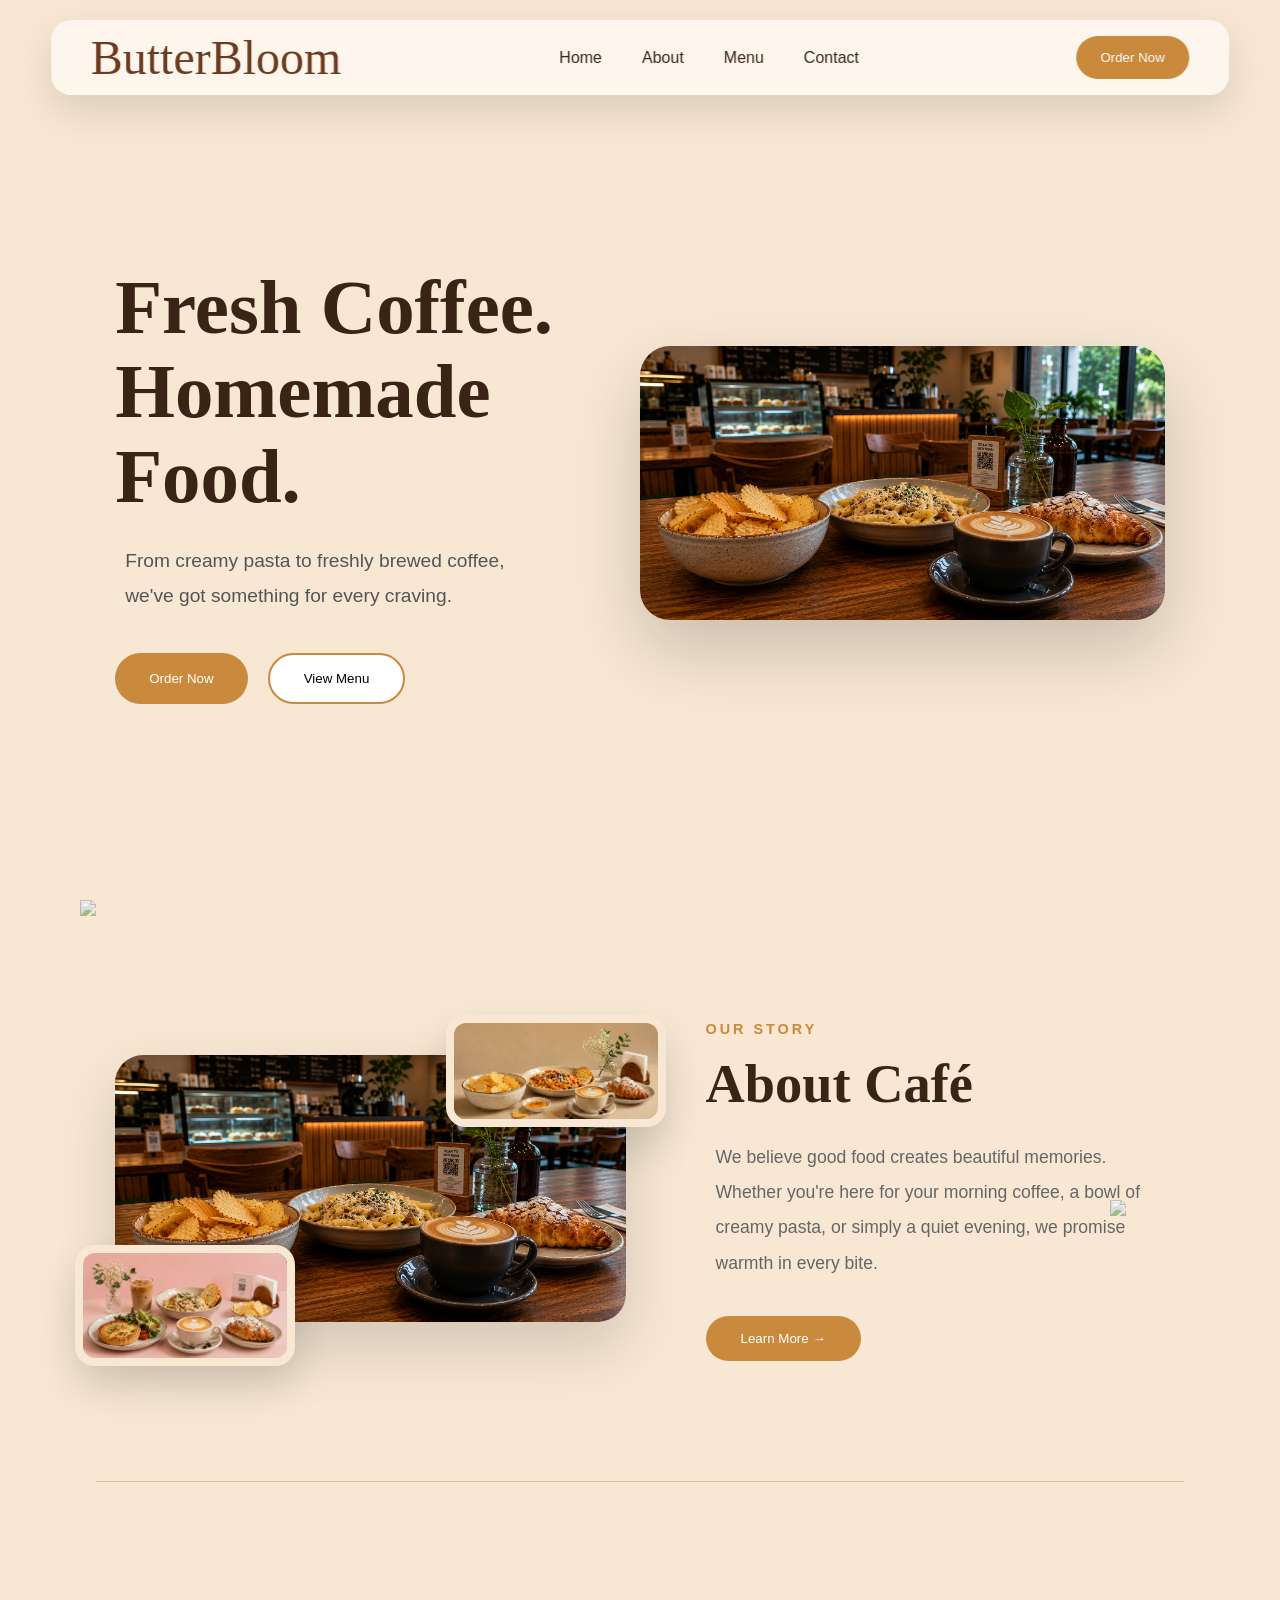
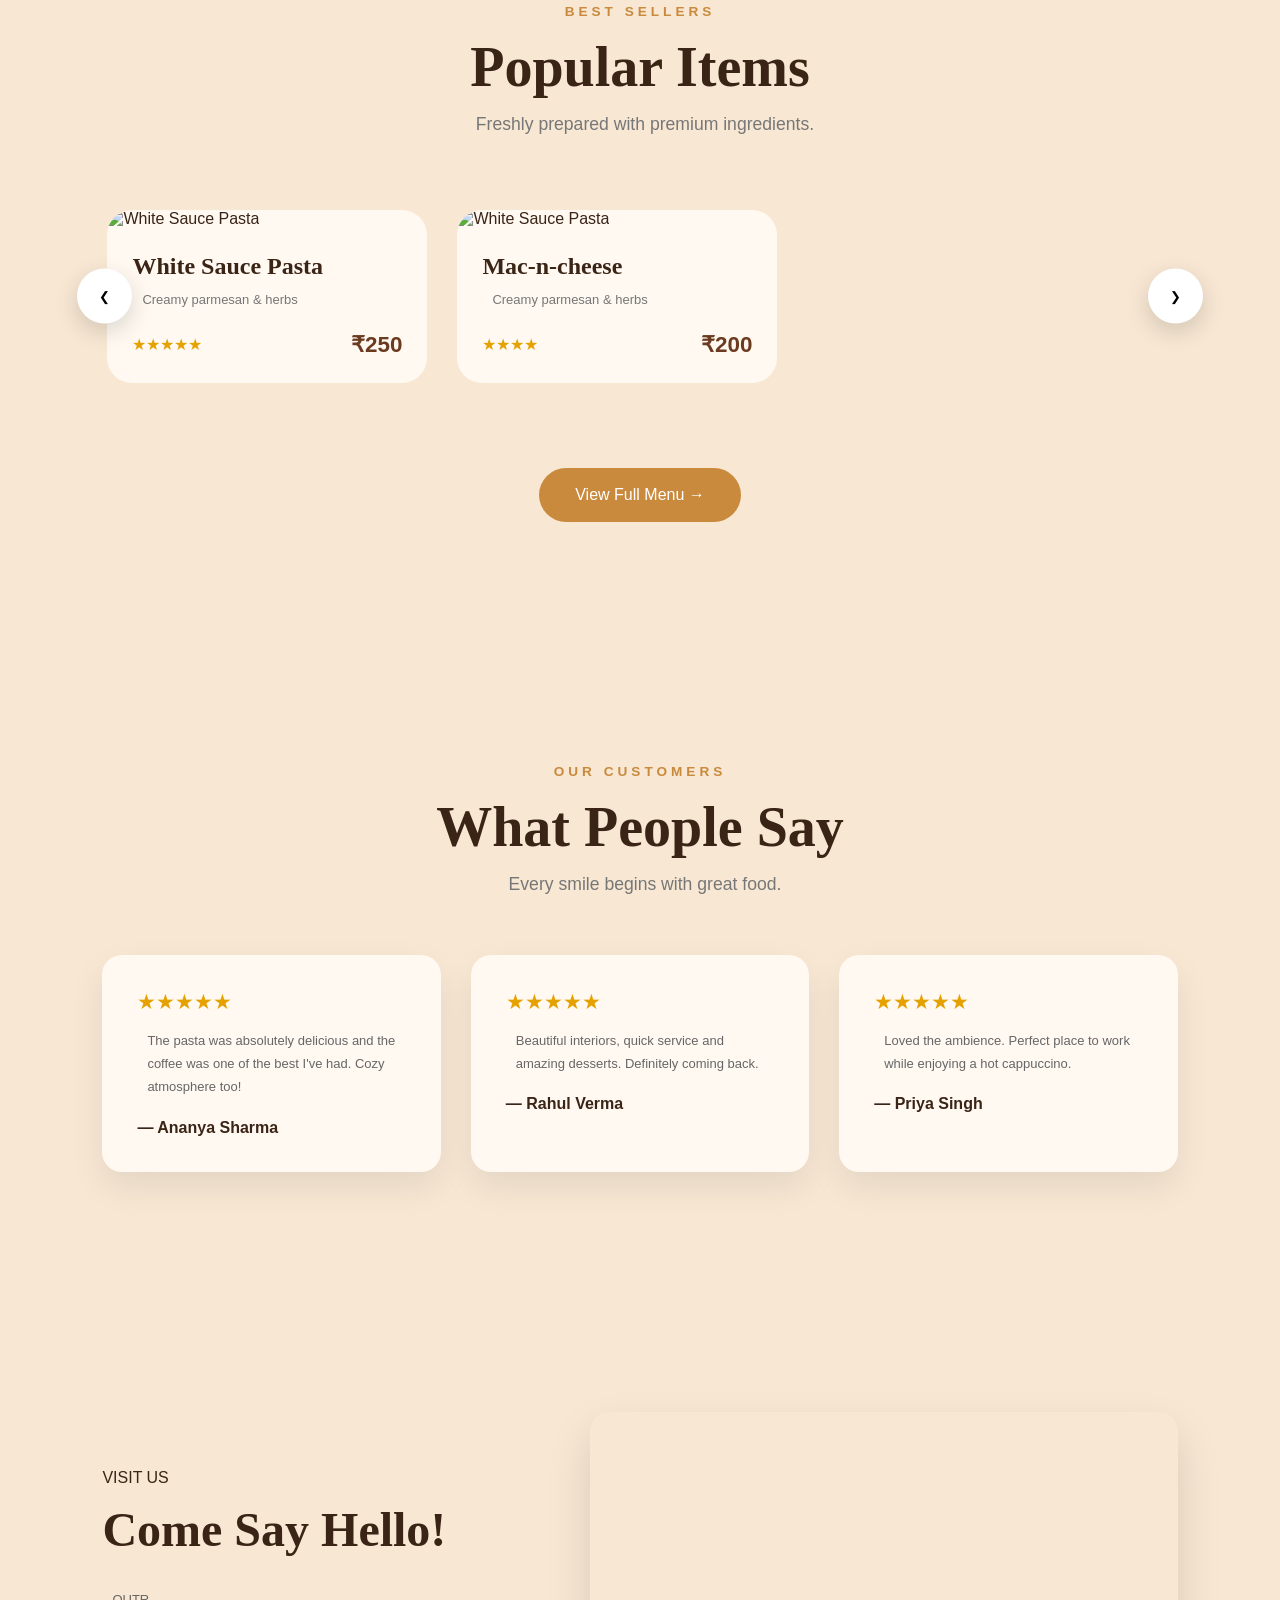
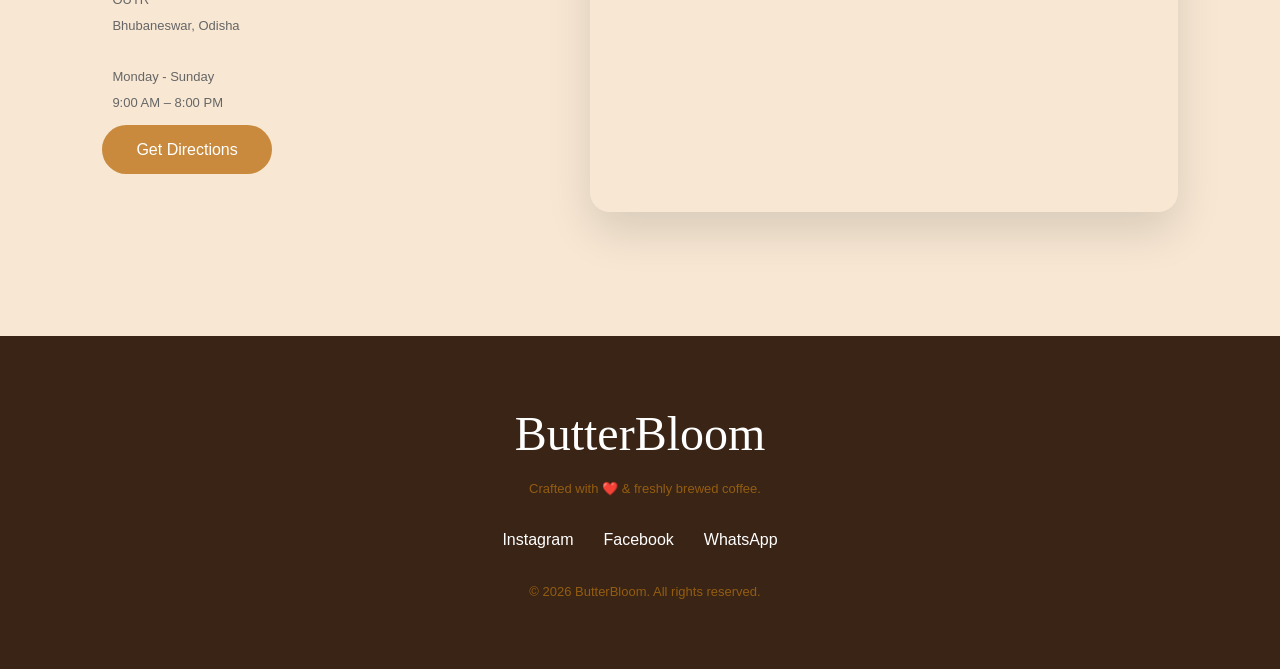
==== zairza-project/index.html @ 31ca37cb "merge anurag branch into menu" ====
<!DOCTYPE html>
<html lang="en">
<head>
    <meta charset="UTF-8">
    <meta name="viewport" content="width=device-width, initial-scale=1.0">
    <title>coffee peena hai yara</title>
    <link rel="preconnect" href="https://fonts.googleapis.com">
<link rel="preconnect" href="https://fonts.gstatic.com" crossorigin>
<link href="https://fonts.googleapis.com/css2?family=Lora:wght@400;500;600;700&display=swap" rel="stylesheet">
    <link rel="stylesheet" href="style.css">
</head>
<body>
    <nav class="navbar">

    <div class="logo">
        ButterBloom
    </div>

    <ul class="nav-links">
        <li><a href="#about">Home</a></li>
        <li><a href="#popular">About</a></li>
        <li><a href="menu.html">Menu</a></li>
        <li><a href="#contact">Contact</a></li>
    </ul>

    <button class="order-btn">
        Order Now
    </button>

</nav>



<section class="hero">

    <div class="hero-left">

        <h1>
            Fresh Coffee.<br>
            Homemade Food.
        </h1>

        <p>

            From creamy pasta to freshly brewed coffee,
            we've got something for every craving.

        </p>

        <div class="hero-buttons">

            <button class="primary">
                Order Now
            </button>

            <button class="secondary">
                View Menu
            </button>

        </div>

    </div>


    <div class="hero-right">

        <img src="images/img1.png">

    </div>

</section>

<section class="about" id="about">

    <div class="about-images reveal">

        <img src="images/img1.png" class="img-big">

        <img src="images/img2.jpeg" class="img-small top">

        <img src="images/img3.jpeg" class="img-small bottom">

    </div>


    <div class="about-content reveal">

        <span class="section-tag">
            OUR STORY
        </span>

        <h2>
            About Café
        </h2>

        <p>

            We believe good food creates beautiful memories.

            Whether you're here for your morning coffee,
            a bowl of creamy pasta,
            or simply a quiet evening,
            we promise warmth in every bite.

        </p>

        <button class="learn-btn">

            Learn More →

        </button>

    </div>

</section>

<div class="divider"></div>

<img src="https://cdn-icons-png.flaticon.com/512/924/924514.png"
class="bean bean1">

<img src="https://cdn-icons-png.flaticon.com/512/924/924514.png"
class="bean bean2">

<section class="popular-section reveal" id="popular">

    <div class="section-header">
        <span>BEST SELLERS</span>
        <h2>Popular Items</h2>
        <p>Freshly prepared with premium ingredients.</p>
    </div>

    <div class="carousel-container">

        <button id="left" class="carousel-nav">&#10094;</button>

        <div class="carousel">

            <div class="card">
                <img src="https://b2958125.smushcdn.com/2958125/wp-content/uploads/white-sauce-pasta-with-cheese.jpg?lossy=1&strip=1&webp=1" alt="White Sauce Pasta">

                <div class="card-content">
                    <h3>White Sauce Pasta</h3>
                    <p>Creamy parmesan & herbs</p>

                    <div class="price-row">
                        <span class="rating">★★★★★</span>
                        <span class="price">₹250</span>
                    </div>
                </div>
            </div>

            <div class="card">
                <img src="https://www.yummytummyaarthi.com/wp-content/uploads/2024/01/mac-and-cheese-1.jpg" alt="White Sauce Pasta">

                <div class="card-content">
                    <h3>Mac-n-cheese</h3>
                    <p>Creamy parmesan & herbs</p>

                    <div class="price-row">
                        <span class="rating">★★★★</span>
                        <span class="price">₹200</span>
                    </div>
                </div>
            </div>


        </div>

        <button id="right" class="carousel-nav">&#10095;</button>

    </div>

    <a href="menu.html" class="menu-btn">
        View Full Menu →
    </a>

</section>

<section class="testimonials reveal">

    <div class="section-header">
        <span>OUR CUSTOMERS</span>
        <h2>What People Say</h2>
        <p>Every smile begins with great food.</p>
    </div>

    <div class="testimonial-grid">

        <div class="testimonial-card">
            <div class="stars">★★★★★</div>

            <p>
                The pasta was absolutely delicious and the coffee was one of the
                best I've had. Cozy atmosphere too!
            </p>

            <h4>— Ananya Sharma</h4>
        </div>

        <div class="testimonial-card">
            <div class="stars">★★★★★</div>

            <p>
                Beautiful interiors, quick service and amazing desserts.
                Definitely coming back.
            </p>

            <h4>— Rahul Verma</h4>
        </div>

        <div class="testimonial-card">
            <div class="stars">★★★★★</div>

            <p>
                Loved the ambience. Perfect place to work while enjoying
                a hot cappuccino.
            </p>

            <h4>— Priya Singh</h4>
        </div>

    </div>

</section>

<section class="location reveal" id="find">

    <div class="location-text">

        <span>VISIT US</span>

        <h2>Come Say Hello!</h2>

        <p>
            OUTR<br>
            Bhubaneswar, Odisha
        </p>

        <p>
            Monday - Sunday<br>
            9:00 AM – 8:00 PM
        </p>

        <a href="https://maps.app.goo.gl/BBpHZrZ3RLoeZN6t5" target="_blank" class="primary">
            Get Directions
        </a>

    </div>

    <div class="location-map">

<iframe src="https://www.google.com/maps/embed?pb=!1m18!1m12!1m3!1d1185.2196387924635!2d85.77643682173945!3d20.27662476105991!2m3!1f0!2f0!3f0!3m2!1i1024!2i768!4f13.1!3m3!1m2!1s0x3a19a7001a814341%3A0x3f0c73b7deecc398!2sNesCafe%20OUTR!5e0!3m2!1sen!2sin!4v1782449483945!5m2!1sen!2sin" width="500" height="300" style="border:0;" allowfullscreen="" loading="lazy" referrerpolicy="strict-origin-when-cross-origin"></iframe>    </div>

</section>

<footer>

    <div class="footer-logo">
        ButterBloom
    </div>

    <p>
        Crafted with ❤️ & freshly brewed coffee.
    </p>

    <div class="footer-links">

        <a href="https://instagram.com" target="_blank">Instagram</a>
        <a href="https://facebook.com" target="_blank">Facebook</a>
        <a href="https://web.whatsapp.com" target="_blank">WhatsApp</a>

    </div>

    <p class="copyright">
        © 2026 ButterBloom. All rights reserved.
    </p>

</footer>

<button id="topBtn">
    ↑
</button>

</body>

<script src="script.js" defer></script>


</html>
---- zairza-project/style.css ----
*{
    margin:0;
    padding:0;
    box-sizing:border-box;
}

html{
    scroll-behavior:smooth;
}

body{

    background:#F7E7D3;

    font-family:'DM Sans',sans-serif;

    color:#3A2416;

    overflow-x:hidden;

}

/* nav bar */

.navbar{

    position:fixed;
    top:20px;
    left:50%;
    transform:translateX(-50%);
    width:92%;
    height:75px;

    display:flex;
    justify-content:space-between;
    align-items:center;
    
    padding:0 40px;
    background:rgba(255,248,240,.85);
    backdrop-filter:blur(5px);
    
    border-radius:20px;
    box-shadow: 0 15px 40px rgba(0,0,0,.12);
    
    z-index:1000;
    transition:.35s;
}

.navbar:hover{

    transform:
    translateX(-50%)
    translateY(-2px);
}

.logo{

    font-family:"Dancing Script",cursive;
    font-size:3rem;
    color:#6b3b20;
}

.nav-links{

    display:flex;
    list-style:none;
    gap:40px;
}

.nav-links a{

    text-decoration:none;
    color:#3A2416;
    font-weight:500;
    transition:.3s;
}

.nav-links a:hover{

    color:#C98A3D;
}

/* order button */

.order-btn{

    border:none;
    padding: 14px 24px;
    border-radius:30px;
    background:#C98A3D;
    color:white;
    cursor:pointer;
    transition:.3s;
}

.order-btn:hover{

    transform:translateY(-1px);
}

/* hero image*/

.hero{

    min-height:100vh;
    display:flex;
    align-items:center;
    justify-content:space-between;
    padding: 130px 9% 60px;
}

.hero-left{

    width:45%;
}

.hero-left h1{

    font-family:"Playfair Display";
    font-size:4.8rem;
    line-height:1.1;
    margin-bottom:25px;
}

.hero-left p{

    font-size:1.2rem;
    line-height:1.8;
    color:#555;
    width:90%;
}

/* buttons */

.hero-buttons{

    display:flex;
    gap:20px;
    margin-top:40px;
}

.primary{

    padding: 16px 34px;
    border:none;
    border-radius:35px;
    background:#C98A3D;
    color:white;
    cursor:pointer;
    text-decoration: none;
}

.secondary{

    padding: 16px 34px;
    border:2px solid #C98A3D;
    background:white;
    border-radius:35px;
    cursor:pointer;
}

.hero-right{

    width:50%;
}

.hero-right img{

    width:100%;
    border-radius:30px;
    box-shadow: 0 30px 70px rgba(0,0,0,.18);
}

/* About */

.about{

    display:flex;
    justify-content:space-between;
    align-items:center;
    padding:120px 9%;
    gap:80px;
}

.about-images{

    width:50%;
    position:relative;
}

.img-big{

    width:100%;
    border-radius:28px;
    box-shadow: 0 25px 60px rgba(0,0,0,.15);
}

.top{

    position:absolute;
    width:220px;
    top:-40px;
    right:-40px;
    border-radius:20px;
    border:8px solid #F7E7D3;
    box-shadow: 0 20px 40px rgba(0,0,0,.15);
}

.bottom{

    position:absolute;
    width:220px;
    bottom:-40px;
    left:-40px;
    border-radius:20px;
    border:8px solid #F7E7D3;
    box-shadow: 0 20px 40px rgba(0,0,0,.15);
}

.about-content{

    width:45%;
}

.section-tag{

    letter-spacing:3px;
    color:#C98A3D;
    font-size:.9rem;
    font-weight:bold;
}

.about-content h2{

    font-family:"Playfair Display";
    font-size:3.4rem;
    margin: 15px 0 25px;
}

.about-content p{

    font-size:1.1rem;
    line-height:2;
    color:#666;
    margin-bottom:35px;
}

.learn-btn{

    background:#C98A3D;
    color:white;
    border:none;
    padding: 15px 35px;
    border-radius:35px;
    cursor:pointer;
    transition:.35s;
}

.learn-btn:hover{

    transform:translateY(-5px);
    box-shadow: 0 15px 30px rgba(0,0,0,.15);
}

/* divider */

.divider{

    width:85%;
    height:1px;
    background:#d9c1a5;
    margin:auto;
}
.ourmenu{
    height:500px;
    display: flex; 
    flex-direction:column;
    align-items: center;
    padding-top:80px;
    background-color:#E3C39D;
}
#mwl{
    margin-bottom: 50px;
    font-family:"Dancing Script", cursive;
    font-size:20px;
}
.menu{
    display:flex;
    flex-direction:row;
    gap:10px;
    font-size:60px;
}
#our{
    font-family:"Playfair Display", serif;
    font-weight: Bold;
    color:black;
    font-size:larger;
}
#menu{
    font-family:"Dancing Script", cursive;
    color: #ff3960;
    font-size:larger;
}
#tagline{
    font-family: "Poppins", sans-serif;
    display:flex;
    flex-direction:column;
    align-items:center;
    margin-top:20px;
    color:#935d11;
    font-weight:normal;
}
#heart{
    height:50px;
    margin-left:10px;
    padding-top:30px;
    size:30px;
}
.header{
    background-color:#E3C39D;

}
.sparkles{
    display:flex;
    flex-direction:row;
    size:30px;
    gap:5px;
}
.buttons{
    display:flex;
    flex-direction:row;
    border-color:#935d11;
    padding-top: 50px;
    gap:50px;
    border-radius:30px;
}
#a{
    width:80px;
    height:40px;
    border-radius:30px;
    background-color:transparent;
    border: 2px solid #ee9a24;
    font-family: "Poppins", sans-serif;
    font-size:18px;
}
#b{
    width:120px;
    height:40px;
    border-radius:30px;
    background-color:transparent;
    border: 2px solid #ee9a24;
     font-family: "Poppins", sans-serif;
    font-size:18px;
}
#c{
    width:130px;
    height:40px;
    border-radius:30px;
    background-color:transparent;
    border: 2px solid #ee9a24;
     font-family: "Poppins", sans-serif;
    font-size:18px;
}#d{
    width:170px;
    height:40px;
    border-radius:30px;
    background-color:transparent;
    border: 2px solid #ee9a24;
     font-family: "Poppins", sans-serif;
    font-size:18px;
}
#e{
    width:120px;
    height:40px;
    border-radius:30px;
    background-color:transparent;
    border: 2px solid #ee9a24;
     font-family: "Poppins", sans-serif;
    font-size:18px;
}#f{
    width:120px;
    height:40px;
    border-radius:30px;
    background-color:transparent;
    border: 2px solid #ee9a24;
     font-family: "Poppins", sans-serif;
    font-size:18px;
}#g{
    width:120px;
    height:40px;
    border-radius:30px;
    background-color:transparent;
    border: 2px solid #ee9a24;
     font-family: "Poppins", sans-serif;
    font-size:18px;
}#h{
    width:130px;
    height:40px;
    border-radius:30px;
    background-color:transparent;
    border: 2px solid #ee9a24;
     font-family: "Poppins", sans-serif;
    font-size:18px;
}
#a:hover{
    background-color:#C98A3D;
    color:white;
}
#b:hover{
    background-color:#C98A3D;
    color:white;
}
#c:hover{
    background-color:#C98A3D;
    color:white;
}
#d:hover{
    background-color:#C98A3D;
    color:white;
}
#e:hover{
    background-color:#C98A3D;
    color:white;
}
#f:hover{
    background-color:#C98A3D;
    color:white;
}
#g:hover{
    background-color:#C98A3D;
    color:white;
}
#h:hover{
    background-color:#C98A3D;
    color:white;
}
#shine{
    height:30px;
}
 .drinks{
    display:flex;
    flex-direction:row;
    margin-top:80px;
    gap:2px;
    margin-left:30px;
    
 }
 #drinks{
    font-family: "Playfair Display", serif;
    color: black;
 }
 #sips{
    font-family:"Dancing Script", cursive;
    color:#ff3960;
 }
 #line{
    flex:1;
    height:1px;
    background-color:#E3C39D;
    margin-left:15px;
    margin-top:15px;
 }
 .drinksandsips{
    display:flex;
    gap:30px;
    flex-direction:row;
    flex-wrap:wrap;
    
 }

 .cappuccino{
    width:350px;
    height:350px;
    box-shadow: 0 10px 30px rgba(216,139,151,0.15);
    border-radius:10%;
    margin-left:30px;
    background-color:white;
    margin-top:30px;

 }
 #cappuccinoimg{
    height: 220px;
    width:350px;
    overflow: hidden;
    object-fit:cover;
    border-top-left-radius:10%;
    border-top-right-radius: 10%;
 }
 #cappuccinotext{
    margin-left:10px;
    font-family:"Playfair Display", serif;
    color:black;
 }
 p{
    color:#935d11;
    padding-left:10px;
    margin-top:10px;
    font-size:small;
 }
 #cappuccinoprice{
    margin-top:20px;
    margin-left:10px;
    color:#fe920e;
    font-weight: bold;
    display:flex;
    flex-direction:row;
    gap:250px;
    
 }
 #plus{
    height:30px;
    width:30px;
    border-radius:50%;
    background-color:#fe920e;
    color:white;
    padding-left: 10px;
    padding-top: 7px;
    padding-right:7px;
    padding-bottom:7px;
    margin-bottom:50px;
 }
 .masalachai{
    width:350px;
    height:350px;
    box-shadow: 0 10px 30px rgba(216,139,151,0.15);
    border-radius:10%;
    margin-left:30px;
    background-color:white;
    margin-top:30px;
 }
 #masalachaiimg{
    height: 220px;
    width:350px;
    overflow: hidden;
    object-fit:cover;
    border-top-left-radius:10%;
    border-top-right-radius: 10%;
 }
 #masalachaitext{
    margin-left:10px;
    font-family:"Playfair Display", serif;
    color:black;
 }
 p{
    color:#935d11;
    padding-left:10px;
    margin-top:10px;
    font-size:small;
 }
 #masalachaiprice{
    margin-top:20px;
    margin-left:10px;
    color:#fe920e;
    font-weight: bold;
    display:flex;
    flex-direction:row;
    gap:250px;
    
 }
 #plus{
    height:30px;
    width:30px;
    border-radius:50%;
    background-color:#fe920e;
    color:white;
    padding-left: 10px;
    padding-top: 7px;
    padding-right:7px;
    padding-bottom:7px;
    margin-bottom:50px;
 }
 .coldcoffee{
    width:350px;
    height:350px;
    box-shadow: 0 10px 30px rgba(216,139,151,0.15);
    border-radius:10%;
    margin-left:30px;
    background-color:white;
    margin-top:30px;
 }
 #coldcoffeeimg{
    height: 220px;
    width:350px;
    overflow: hidden;
    object-fit:cover;
    border-top-left-radius:10%;
    border-top-right-radius: 10%;
 }
 #coldcoffeetext{
    margin-left:10px;
    font-family:"Playfair Display", serif;
    color:black;
 }
 p{
    color:#935d11;
    padding-left:10px;
    margin-top:10px;
    font-size:small;
 }
 #coldcoffeeprice{
    margin-top:20px;
    margin-left:10px;
    color:#fe920e;
    font-weight: bold;
    display:flex;
    flex-direction:row;
    gap:250px;
    
 }
 #plus{
    height:30px;
    width:30px;
    border-radius:50%;
    background-color:#fe920e;
    color:white;
    padding-left: 10px;
    padding-top: 7px;
    padding-right:7px;
    padding-bottom:7px;
    margin-bottom:50px;
 }
 .matcha{
    width:350px;
    height:350px;
    box-shadow: 0 10px 30px rgba(216,139,151,0.15);
    border-radius:10%;
    margin-left:30px;
    background-color:white;
    margin-top:30px;
 }
 #matchaimg{
    height: 220px;
    width:350px;
    overflow: hidden;
    object-fit:cover;
    border-top-left-radius:10%;
    border-top-right-radius: 10%;
 }
 #matchatext{
    margin-left:10px;
    font-family:"Playfair Display", serif;
    color:black;
 }
 p{
    color:#935d11;
    padding-left:10px;
    margin-top:10px;
    font-size:small;
 }
 #matchaprice{
    margin-top:20px;
    margin-left:10px;
    color:#fe920e;
    font-weight: bold;
    display:flex;
    flex-direction:row;
    gap:250px;
    
 }
 #plus{
    height:30px;
    width:30px;
    border-radius:50%;
    background-color:#fe920e;
    color:white;
    padding-left: 10px;
    padding-top: 7px;
    padding-right:7px;
    padding-bottom:7px;
    margin-bottom:50px;
 }
 .americano{
    width:350px;
    height:350px;
    box-shadow: 0 10px 30px rgba(216,139,151,0.15);
    border-radius:10%;
    margin-left:30px;
    background-color:white;
    margin-top:30px;
 }
 #americanoimg{
    height: 220px;
    width:350px;
    overflow: hidden;
    object-fit:cover;
    border-top-left-radius:10%;
    border-top-right-radius: 10%;
 }
 #americanotext{
    margin-left:10px;
    font-family:"Playfair Display", serif;
    color:black;
 }
 p{
    color:#935d11;
    padding-left:10px;
    margin-top:10px;
    font-size:small;
 }
 #americanoprice{
    margin-top:20px;
    margin-left:10px;
    color:#fe920e;
    font-weight: bold;
    display:flex;
    flex-direction:row;
    gap:250px;
    
 }
 #plus{
    height:30px;
    width:30px;
    border-radius:50%;
    background-color:#fe920e;
    color:white;
    padding-left: 10px;
    padding-top: 7px;
    padding-right:7px;
    padding-bottom:7px;
    margin-bottom:50px;
 }
 .burgers{
    display:flex;
    flex-direction:row;
    margin-top:80px;
    gap:2px;
    margin-left:30px;
 }
  #burgers{
    font-family: "Playfair Display", serif;
    color: black;
 }
 #buns{
    font-family:"Dancing Script", cursive;
    color:#ff3960;
 }
 .footer{
    display:flex;
    flex-direction:column;
    align-items: center;
    background-color:#E3C39D;
    height:300px;
    margin-top:100px;

 }
 #hungry{
    margin-top: 30px;
    margin-bottom : 30px;
    font-family: "Dancing Script", cursive;
    font-size:20px;
 }
 #cat{
    margin-bottom:10px;
    font-family:"Display Playfair", serif;
    
 }
 .footerbutton{
    margin-top:30px;
    display:flex;
    flex-direction:row;
    gap:5px;
 }
 #ordernow{
    width:100px;
    height:50px;
    background-color:#C98A3D;
    color:white;
    border-radius:30px ;
 }
 #visitus{
    width:100px;
    height:50px;
    background-color:#C98A3D;
    color:white;
    border-radius:30px ;
 }

/* floating beans */

.bean{

    position:absolute;
    width:50px;
    opacity:.6;
}

.bean1{

    top:900px;
    left:80px;
}

.bean2{

    top:1200px;
    right:120px;
}

/* reveal animation */

.reveal{

    opacity:0;
    transform:translateY(80px);
    transition:1s;
}

.reveal.active{

    opacity:1;
    transform:translateY(0);
}

/* popular items */

.popular-section {
    padding: 120px 8%;
    background: #F7E7D3;
}

.section-header {
    text-align: center;
    margin-bottom: 60px;
}

.section-header span {
    color: #C98A3D;
    letter-spacing: 4px;
    font-size: .85rem;
    font-weight: 700;
}

.section-header h2 {
    font-family: "Playfair Display", serif;
    font-size: 3.5rem;
    margin: 15px 0;
}

.section-header p {
    color: #777;
    font-size: 1.1rem;
}

.carousel-container {
    position: relative;
}

.carousel {
    display: flex;
    gap: 30px;
    overflow-x: auto;
    scroll-behavior: smooth;
    scrollbar-width: none;
    padding: 15px 5px;
}

.carousel::-webkit-scrollbar {
    display: none;
}

.card {
    min-width: 320px;
    background: #FFF9F2;
    border-radius: 25px;
    overflow: hidden;
    flex-shrink: 0;
    /* box-shadow: 0 15px 35px rgba(0,0,0,.08); */
    transition: .35s;
}

.card:hover {
    transform: translateY(-12px);
    box-shadow: 0 10px 20px rgba(0,0,0,.18);
}

.card img {
    width: 100%;
    height: 230px;
    object-fit: cover;
    transition: .4s;
}

.card-content {
    padding: 25px;
}

.card-content h3 {
    font-family: "Playfair Display", serif;
    font-size: 1.5rem;
    margin-bottom: 10px;
}

.card-content p {
    color: #777;
    line-height: 1.6;
    margin-bottom: 20px;
}

.price-row {
    display: flex;
    justify-content: space-between;
    align-items: center;
}

.rating {
    color: #E5A100;
}

.price {
    color: #6B3B20;
    font-size: 1.4rem;
    font-weight: bold;
}

.carousel-nav {
    position: absolute;
    top: 50%;
    transform: translateY(-50%);
    width: 55px;
    height: 55px;
    border: none;
    border-radius: 50%;
    background: white;
    box-shadow: 0 8px 25px rgba(0,0,0,.15);
    cursor: pointer;
    transition: .3s;
    z-index: 10;
}

.carousel-nav:hover {
    background: #C98A3D;
    color: white;
}

#left {
    left: -25px;
}

#right {
    right: -25px;
}

.menu-btn {
    display: block;
    width: fit-content;
    margin: 70px auto 0;
    padding: 18px 36px;
    background: #C98A3D;
    color: white;
    text-decoration: none;
    border-radius: 40px;
    transition: .35s;
}

.menu-btn:hover {
    transform: translateY(-5px);
    box-shadow: 0 15px 30px rgba(0,0,0,.15);
}

/* testimonial */

.testimonials {
    padding: 120px 8%;
}

.testimonial-grid {
    display: flex;
    gap: 30px;
    margin-top: 60px;
}

.testimonial-card {
    flex: 1;
    background: #FFF9F2;
    padding: 35px;
    border-radius: 20px;
    box-shadow: 0 15px 35px rgba(0,0,0,.08);
    transition: .3s;
}

.testimonial-card:hover {
    transform: translateY(-10px);
    box-shadow: 0 20px 45px rgba(0,0,0,.15);
}

.stars {
    color: #E5A100;
    font-size: 1.3rem;
    margin-bottom: 15px;
}

.testimonial-card p {
    color: #666;
    line-height: 1.8;
}

.testimonial-card h4 {
    margin-top: 20px;
    color: #3A2416;
}

/* find us */

.location {
    display: flex;
    justify-content: space-between;
    align-items: center;
    gap: 60px;
    padding: 120px 8%;
}

.location-text {
    width: 40%;
}

.location-text h2 {
    font-family: "Playfair Display", serif;
    font-size: 3rem;
    margin: 15px 0 30px;
}

.location-text p {
    line-height: 2;
    margin-bottom: 25px;
    color: #666;
}

.location-map {
    width: 55%;
}

.location-map iframe {
    width: 100%;
    height: 400px;
    border: none;
    border-radius: 20px;
    box-shadow: 0 20px 45px rgba(0,0,0,.12);
}

/* footer */

footer {
    background: #3A2416;
    color: white;
    text-align: center;
    padding: 70px 20px;
}

.footer-logo {
    font-family: "Story Script";
    font-size: 3rem;
    margin-bottom: 20px;
}

.footer-links {
    display: flex;
    justify-content: center;
    gap: 30px;
    margin: 35px 0;
    cursor: pointer;
}

.footer-links a {
    color: white;
    text-decoration: none;
    transition: .3s;
}

.footer-links a:hover {
    color: #C98A3D;
}

/* back to top */

#topBtn {
    position: fixed;
    right: 30px;
    bottom: 30px;
    width: 55px;
    height: 55px;
    border: none;
    border-radius: 50%;
    background: #C98A3D;
    color: white;
    font-size: 1.4rem;
    cursor: pointer;
    display: none;
    box-shadow: 0 10px 30px rgba(0,0,0,.2);
    transition: 0.2s;
    opacity: 75%;
}

#topBtn:hover {
    opacity: 100%;
}
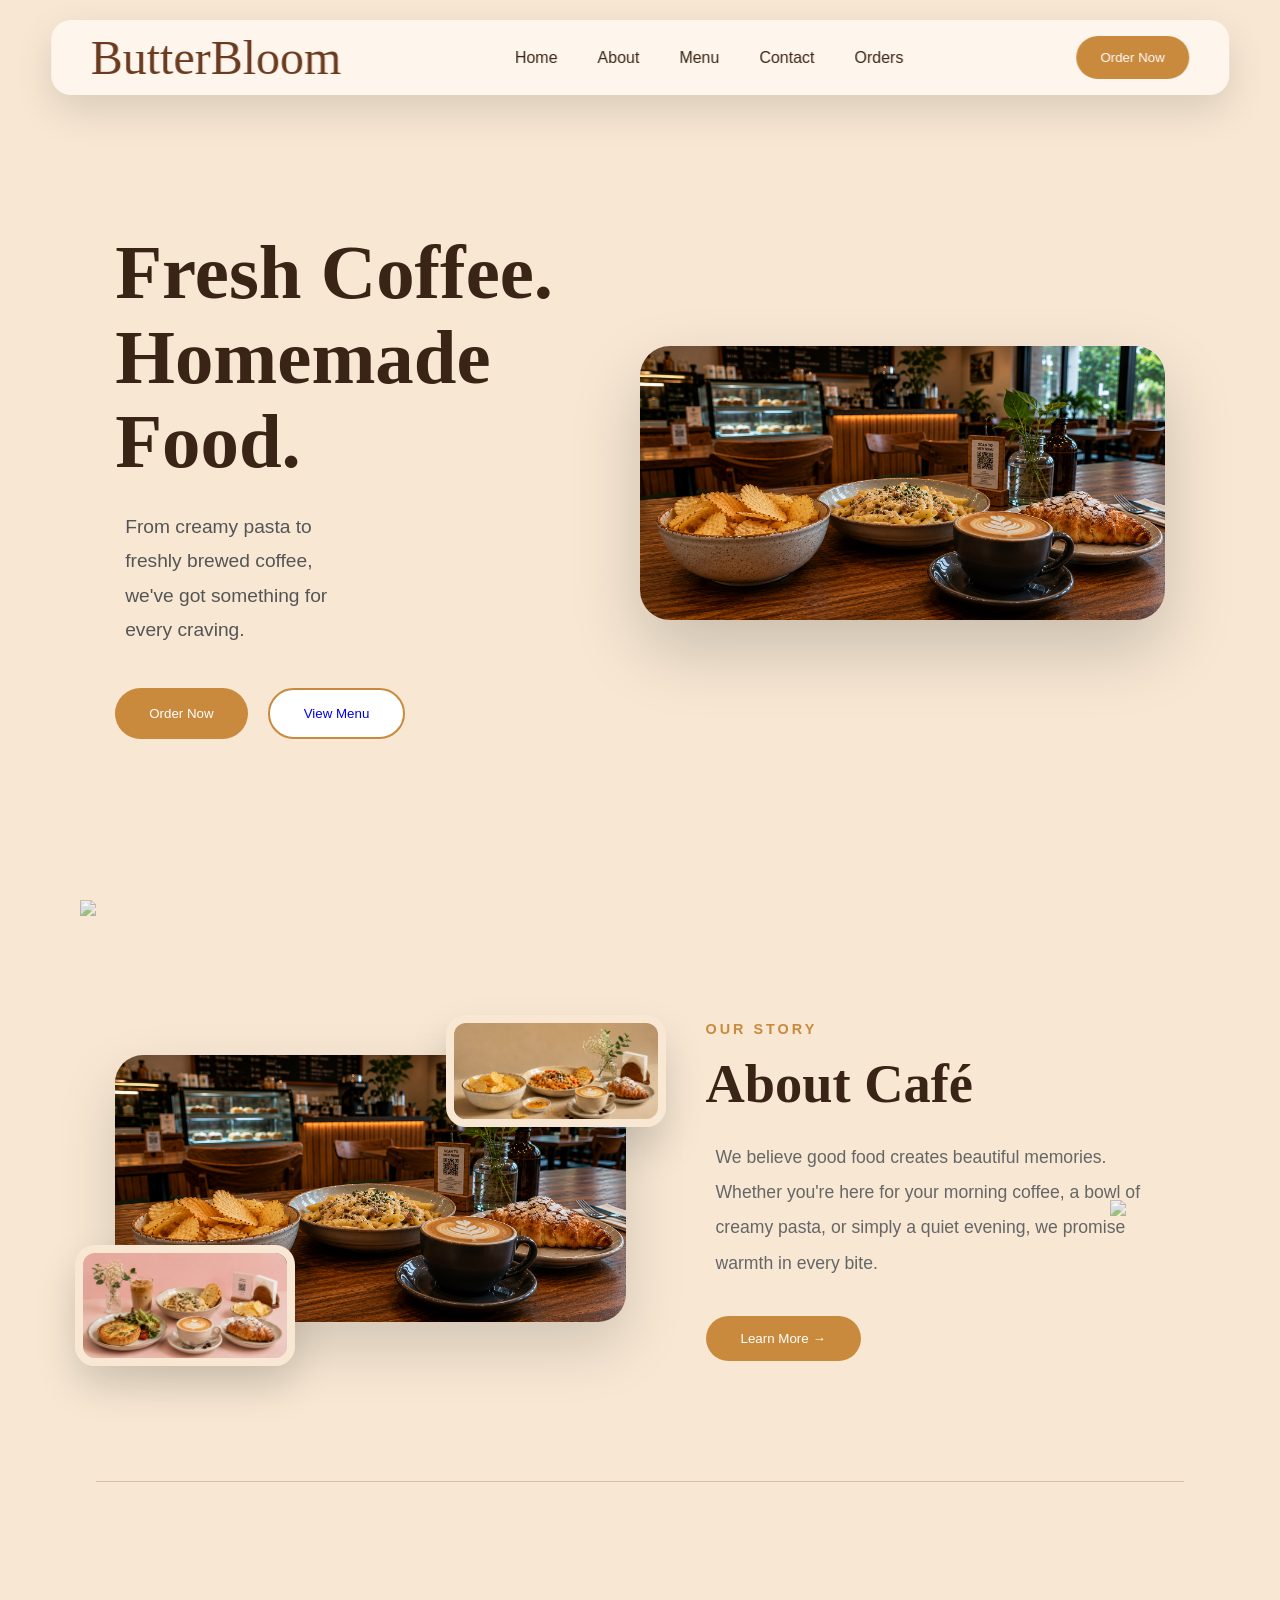
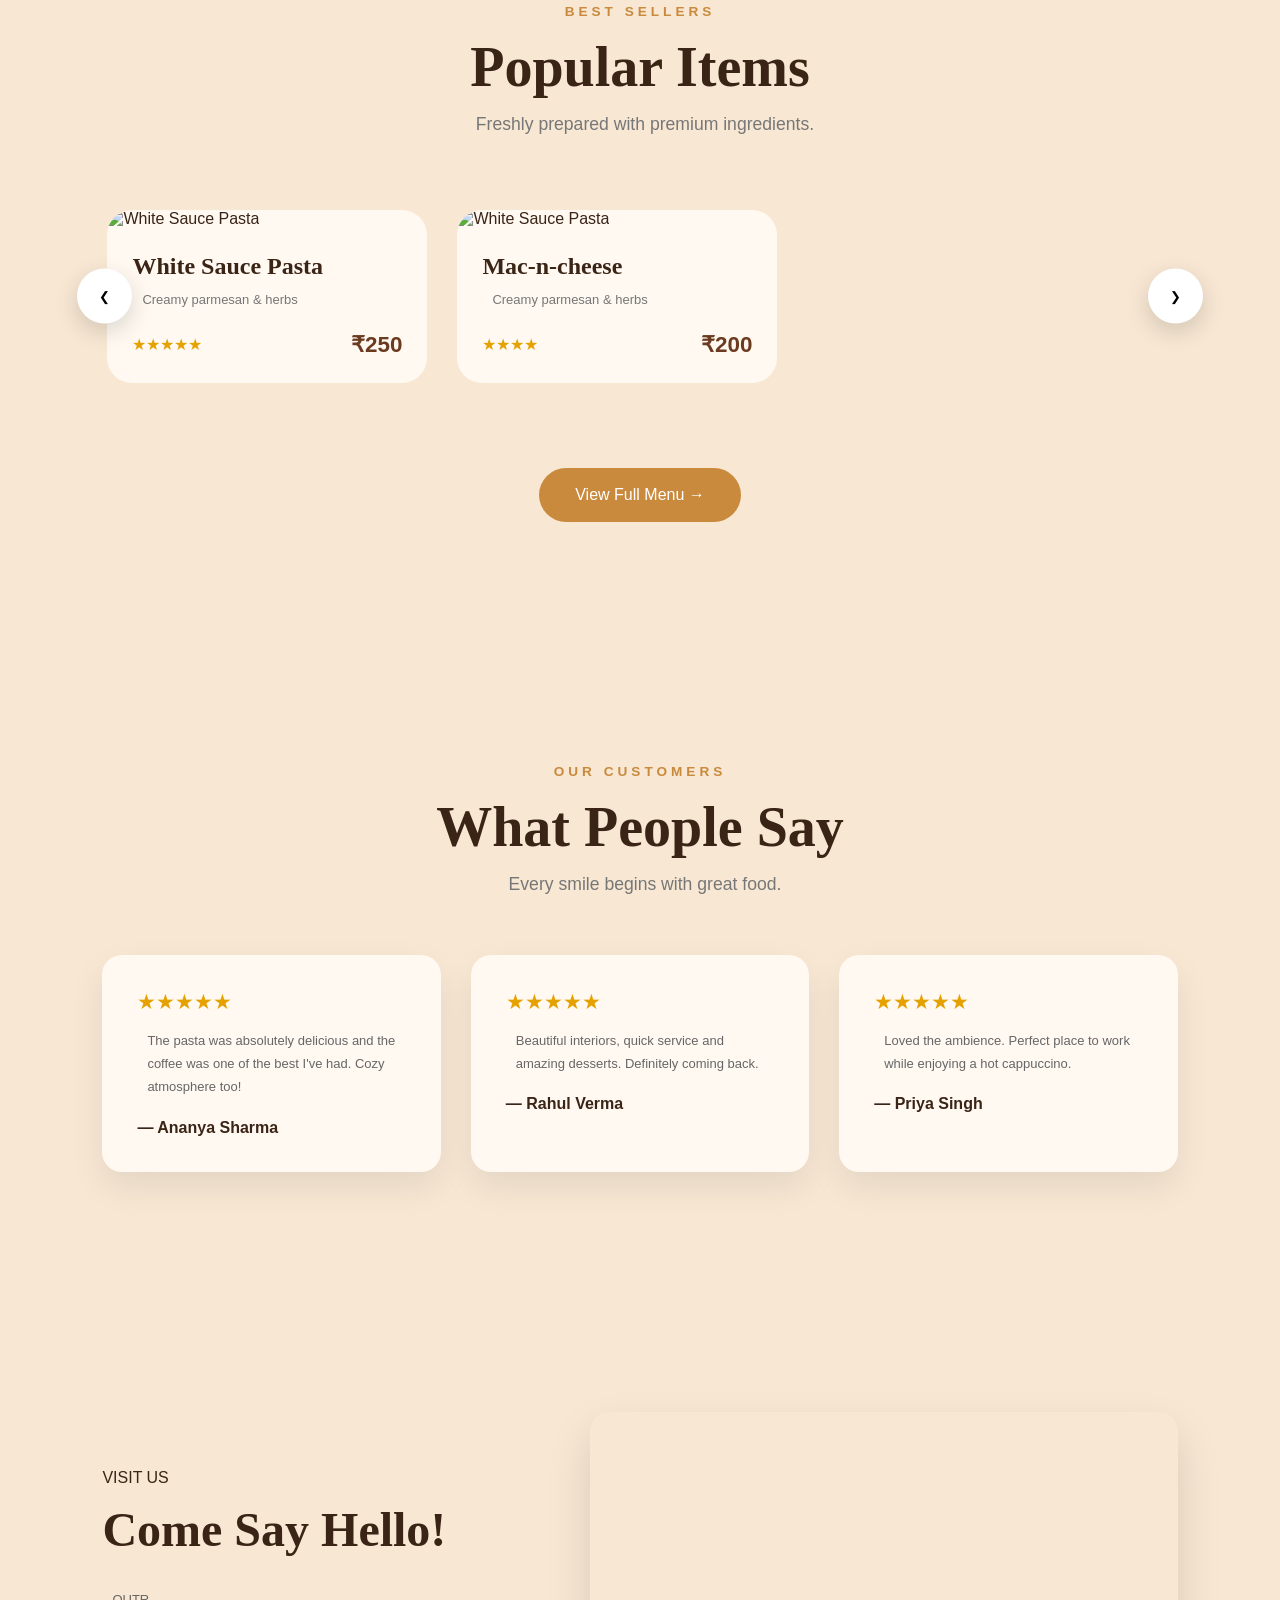
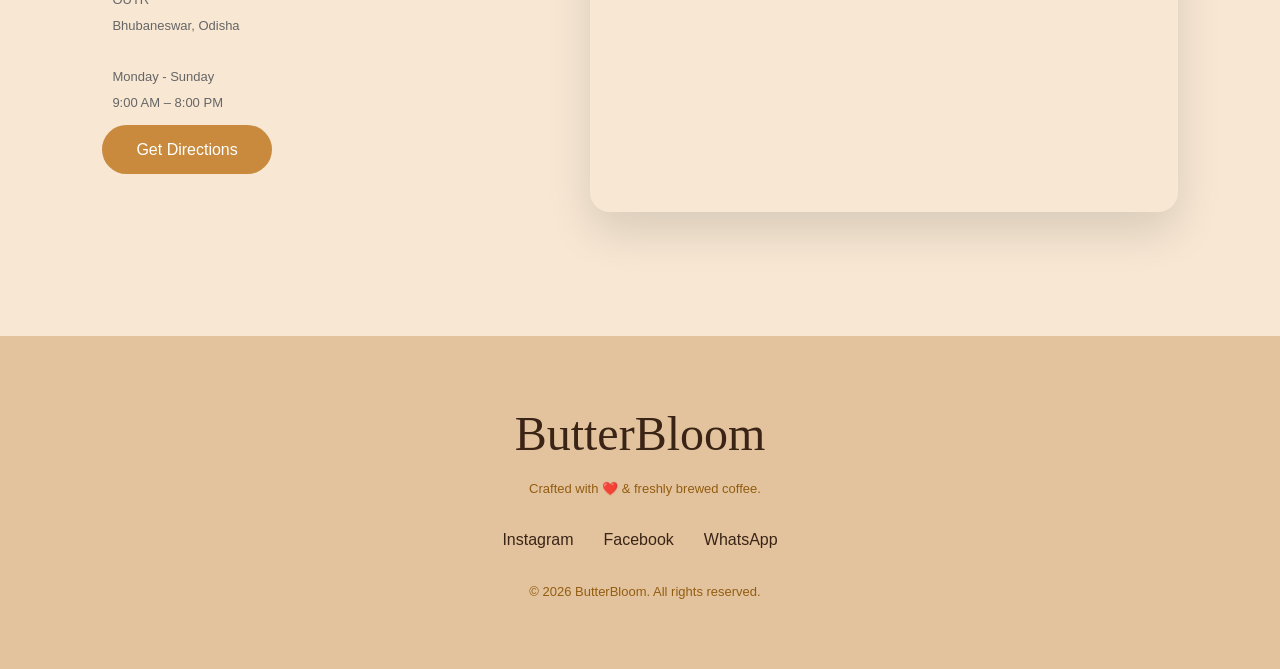
==== commit 400c5f67: "made the home page functional , changed the footer" ====
--- a/zairza-project/index.html
+++ b/zairza-project/index.html
@@ -17,14 +17,15 @@
     </div>
 
     <ul class="nav-links">
-        <li><a href="#about">Home</a></li>
-        <li><a href="#popular">About</a></li>
+        <li><a href="index.html">Home</a></li>
+        <li><a href="#about">About</a></li>
         <li><a href="menu.html">Menu</a></li>
         <li><a href="#contact">Contact</a></li>
+        <li><a href="#orders">Orders</a></li>
     </ul>
 
     <button class="order-btn">
-        Order Now
+      <a href="menu.html">  Order Now </a>
     </button>
 
 </nav>
@@ -33,7 +34,7 @@
 
 <section class="hero">
 
-    <div class="hero-left">
+    <div class="hero-content" >
 
         <h1>
             Fresh Coffee.<br>
@@ -50,11 +51,11 @@
         <div class="hero-buttons">
 
             <button class="primary">
-                Order Now
+             <a href="menu.html"> Order Now</a>
             </button>
 
             <button class="secondary">
-                View Menu
+               <a href="menu.html" >View Menu</a>
             </button>
 
         </div>
@@ -254,7 +255,7 @@
 
 </section>
 
-<footer>
+<footer id="contact">
 
     <div class="footer-logo">
         ButterBloom
--- a/zairza-project/style.css
+++ b/zairza-project/style.css
@@ -55,7 +55,7 @@
 
 .logo{
 
-    font-family:"Dancing Script",cursive;
+    font-family:"Dancing Script";
     font-size:3rem;
     color:#6b3b20;
 }
@@ -91,6 +91,7 @@
     color:white;
     cursor:pointer;
     transition:.3s;
+    text-decoration:none;
 }
 
 .order-btn:hover{
@@ -107,14 +108,16 @@
     align-items:center;
     justify-content:space-between;
     padding: 130px 9% 60px;
-}
-
-.hero-left{
+    position:relative;
+    overflow:hidden;
+}
+
+.hero-content{
 
     width:45%;
 }
 
-.hero-left h1{
+.hero-content h1{
 
     font-family:"Playfair Display";
     font-size:4.8rem;
@@ -122,12 +125,12 @@
     margin-bottom:25px;
 }
 
-.hero-left p{
+.hero-content p{
 
     font-size:1.2rem;
     line-height:1.8;
     color:#555;
-    width:90%;
+    width:50%;
 }
 
 /* buttons */
@@ -163,9 +166,14 @@
 
     width:50%;
 }
+.hero-right{
+    
+    width:50%
+    
+}
 
 .hero-right img{
-
+    
     width:100%;
     border-radius:30px;
     box-shadow: 0 30px 70px rgba(0,0,0,.18);
@@ -1040,16 +1048,17 @@
 /* footer */
 
 footer {
-    background: #3A2416;
+    background-color:#E3C39D;
     color: white;
     text-align: center;
     padding: 70px 20px;
 }
 
 .footer-logo {
-    font-family: "Story Script";
+    font-family: "Dancing Script",cursive;
     font-size: 3rem;
     margin-bottom: 20px;
+    color:#3A2416;
 }
 
 .footer-links {
@@ -1064,6 +1073,7 @@
     color: white;
     text-decoration: none;
     transition: .3s;
+    color:#3A2416;
 }
 
 .footer-links a:hover {
@@ -1093,3 +1103,15 @@
 #topBtn:hover {
     opacity: 100%;
 }
+.order-btn a{
+    text-decoration:none;
+    color:white;
+}
+.primary a{
+    text-decoration:none;
+    color:white;
+}
+.secondary a{
+    text-decoration:none;
+    
+}
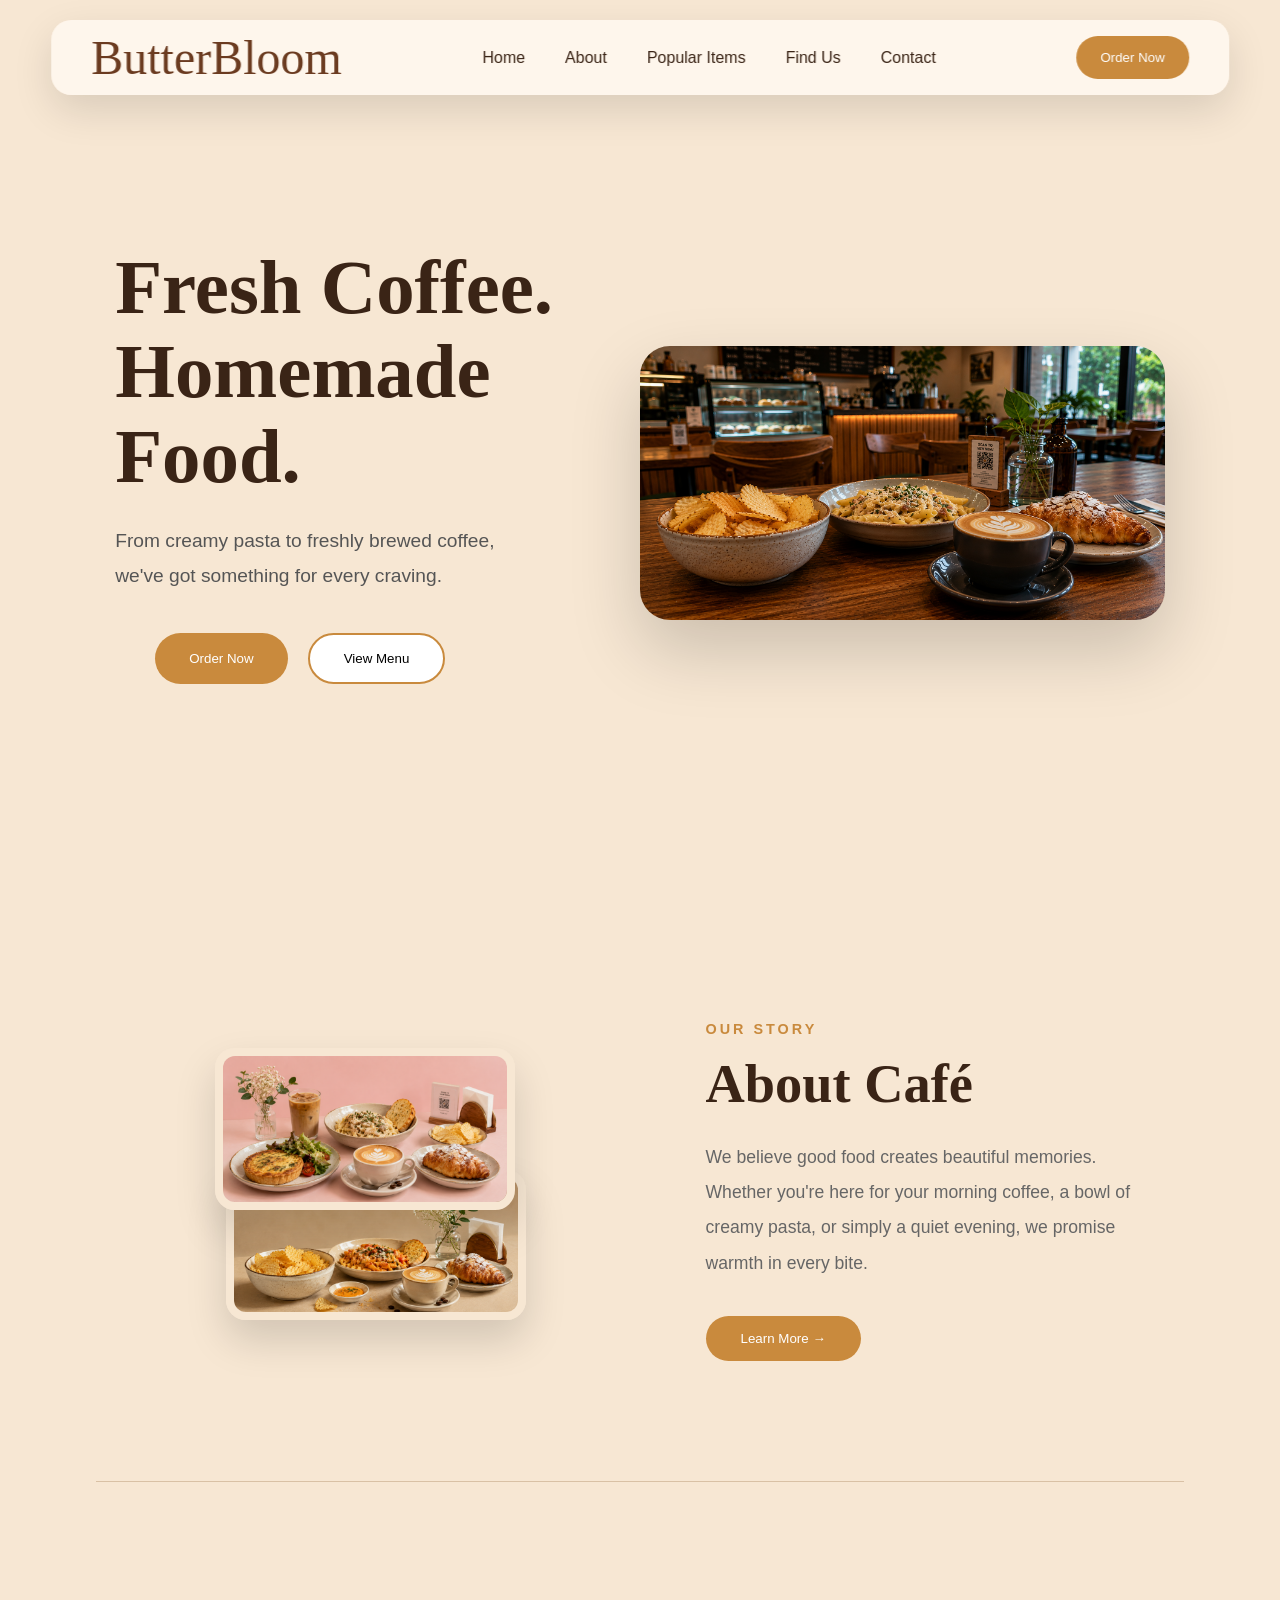
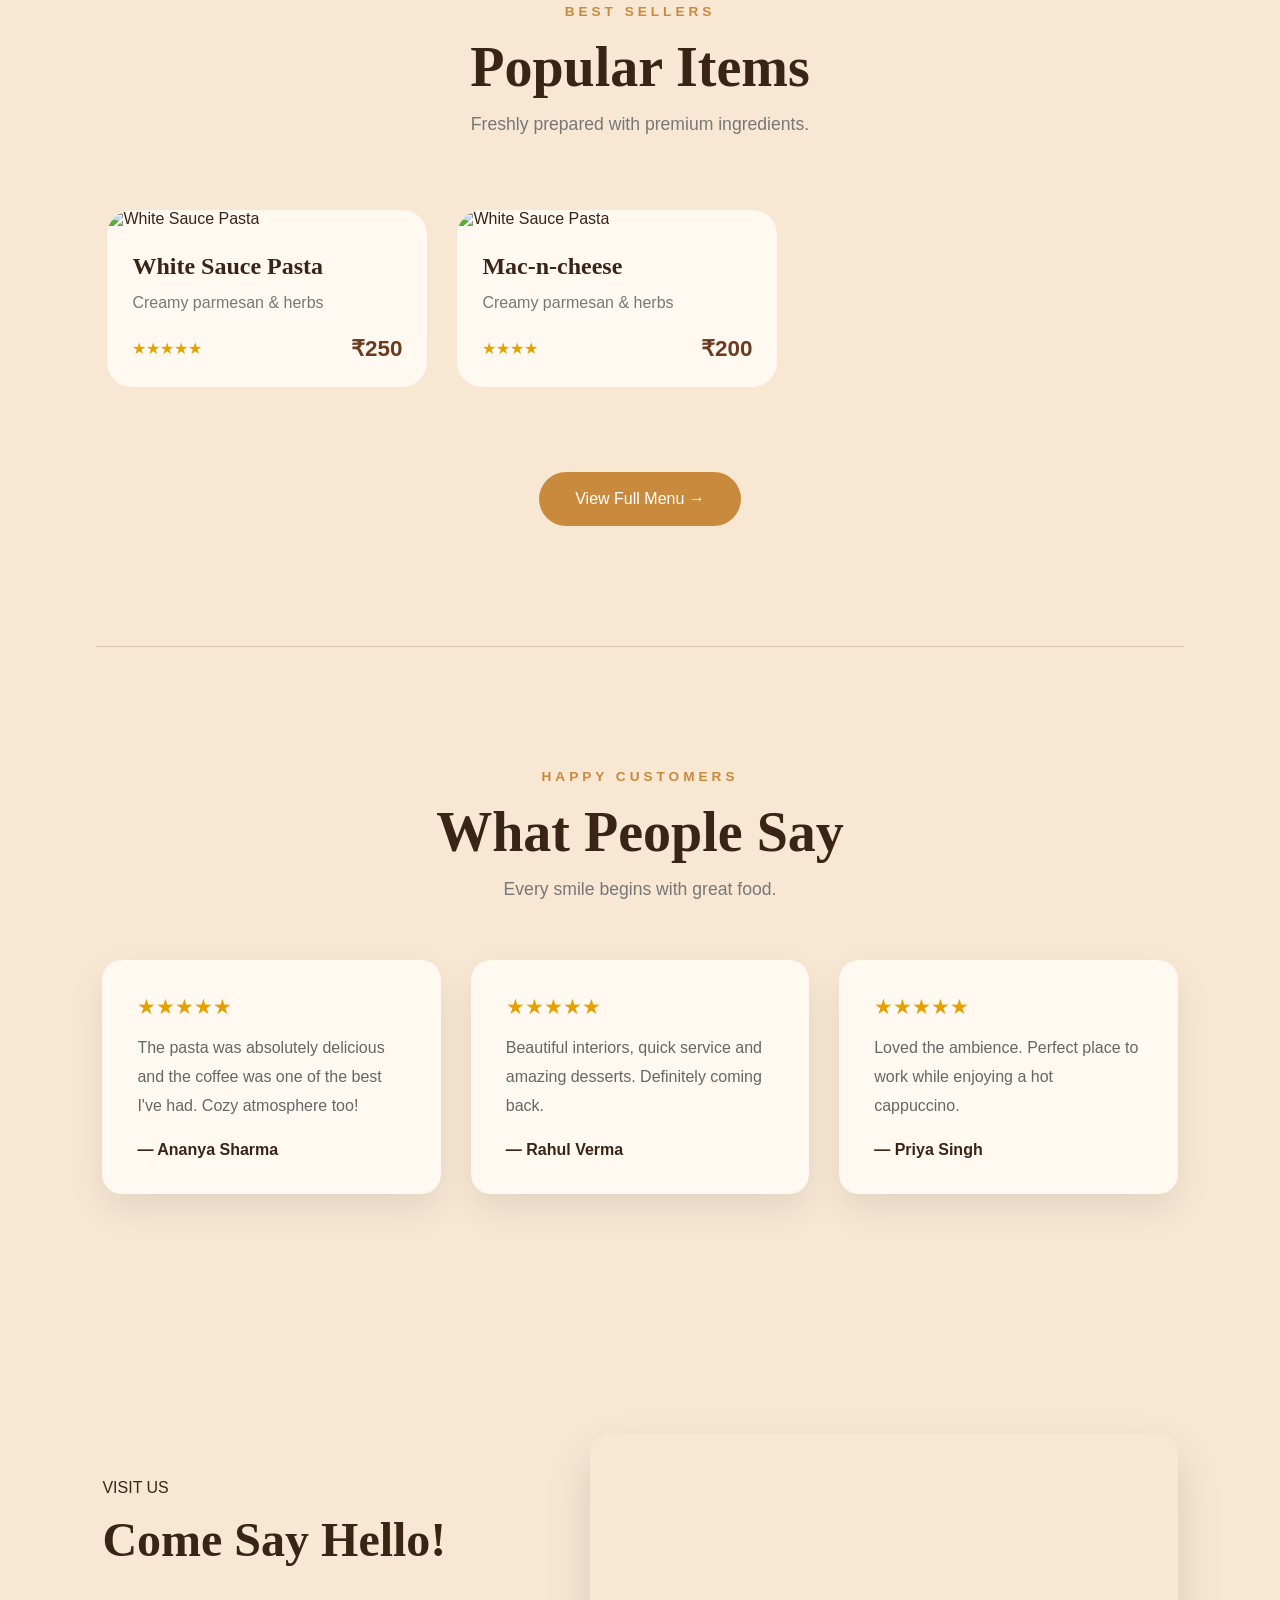
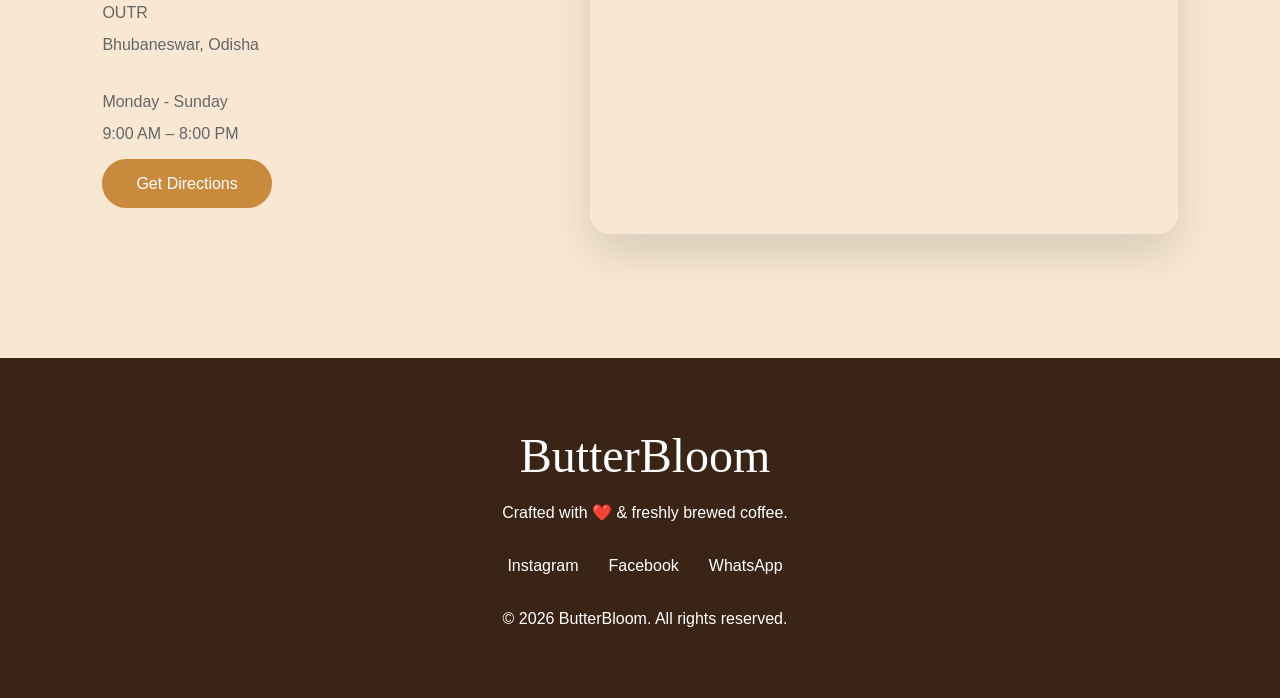
==== commit ca8573d3: "About image - big image removed; improved responsiveness - hamburger menu added, hero image size adj" ====
--- a/zairza-project/index.html
+++ b/zairza-project/index.html
@@ -10,6 +10,8 @@
     <link rel="stylesheet" href="style.css">
 </head>
 <body>
+
+<!-- NAV BAR -->
     <nav class="navbar">
 
     <div class="logo">
@@ -17,24 +19,43 @@
     </div>
 
     <ul class="nav-links">
-        <li><a href="index.html">Home</a></li>
+        <li><a href="#hero">Home</a></li>
         <li><a href="#about">About</a></li>
-        <li><a href="menu.html">Menu</a></li>
+        <li><a href="#popular">Popular Items</a></li>
+        <li><a href="#find">Find Us</a></li>
         <li><a href="#contact">Contact</a></li>
-        <li><a href="#orders">Orders</a></li>
     </ul>
 
     <button class="order-btn">
-      <a href="menu.html">  Order Now </a>
+        Order Now
     </button>
 
 </nav>
 
-
+<!-- HAMBURGER -->
+
+<nav class="hamburger" id="hamburger">
+    <!-- <div class="logo2">ButterBloom</div> -->
+    <button class="hamburger-btn" id="menuToggle" aria-label="Toggle Navigation">
+    <span class="bar"></span>
+    <span class="bar"></span>
+    <span class="bar"></span>
+  </button>
+
+    <!-- <button class="hamburger-btn">☰</button> -->
+    <ul class="ham-nav-links" id="ham-nav-links">
+        <li><a href="#about">About</a></li>
+        <li><a href="#popular">Popular Items</a></li>
+        <li><a href="#find">Find Us</a></li>
+        <li><a href="#contact">Contact</a></li>
+    </ul>
+</nav>
+
+<!-- HERO SECTION -->
 
 <section class="hero">
 
-    <div class="hero-content" >
+    <div class="hero-left">
 
         <h1>
             Fresh Coffee.<br>
@@ -51,11 +72,11 @@
         <div class="hero-buttons">
 
             <button class="primary">
-             <a href="menu.html"> Order Now</a>
+                Order Now
             </button>
 
             <button class="secondary">
-               <a href="menu.html" >View Menu</a>
+                View Menu
             </button>
 
         </div>
@@ -71,11 +92,15 @@
 
 </section>
 
+<div class="divider hero-about-div"></div>
+
+<!-- ABOUT -->
+
 <section class="about" id="about">
 
     <div class="about-images reveal">
 
-        <img src="images/img1.png" class="img-big">
+        <!-- <img src="images/img1.png" class="img-big"> -->
 
         <img src="images/img2.jpeg" class="img-small top">
 
@@ -117,11 +142,15 @@
 
 <div class="divider"></div>
 
-<img src="https://cdn-icons-png.flaticon.com/512/924/924514.png"
+
+<!-- <img src="https://cdn-icons-png.flaticon.com/512/924/924514.png"
 class="bean bean1">
 
-<img src="https://cdn-icons-png.flaticon.com/512/924/924514.png"
-class="bean bean2">
+<img src="https://cdn-icons-png.flaticon.com/512/924/924514.png" 
+class="bean bean2">-->
+
+
+<!-- POPULAR ITEMS -->
 
 <section class="popular-section reveal" id="popular">
 
@@ -133,7 +162,7 @@
 
     <div class="carousel-container">
 
-        <button id="left" class="carousel-nav">&#10094;</button>
+        <!-- <button id="left" class="carousel-nav">&#10094;</button> -->
 
         <div class="carousel">
 
@@ -168,7 +197,7 @@
 
         </div>
 
-        <button id="right" class="carousel-nav">&#10095;</button>
+        <!-- <button id="right" class="carousel-nav">&#10095;</button> -->
 
     </div>
 
@@ -178,10 +207,14 @@
 
 </section>
 
+<div class="divider"></div>
+
+<!-- TESTIMONIALS -->
+
 <section class="testimonials reveal">
 
     <div class="section-header">
-        <span>OUR CUSTOMERS</span>
+        <span>HAPPY CUSTOMERS</span>
         <h2>What People Say</h2>
         <p>Every smile begins with great food.</p>
     </div>
@@ -225,6 +258,8 @@
 
 </section>
 
+<!-- VISIT US -->
+
 <section class="location reveal" id="find">
 
     <div class="location-text">
@@ -255,7 +290,9 @@
 
 </section>
 
-<footer id="contact">
+<!-- FOOTER -->
+
+<footer>
 
     <div class="footer-logo">
         ButterBloom
--- a/zairza-project/style.css
+++ b/zairza-project/style.css
@@ -55,7 +55,7 @@
 
 .logo{
 
-    font-family:"Dancing Script";
+    font-family:"Story Script";
     font-size:3rem;
     color:#6b3b20;
 }
@@ -78,6 +78,39 @@
 .nav-links a:hover{
 
     color:#C98A3D;
+}
+
+@media (max-width: 1000px) {
+    .nav-links {
+        display: none;
+    }
+
+    .order-btn {
+        display: none;
+    }
+
+    .navbar {
+        padding: 0px 20px;
+        height: 70px;
+        width: auto;
+    }
+    
+}
+
+.ham-nav-links {
+    display: none;
+    flex-direction: column;
+}
+
+.ham-nav-links.active {
+    display: flex;
+}
+
+@media (min-width: 1000px) {
+    .hamburger {
+        display: none;
+    }   
+
 }
 
 /* order button */
@@ -91,7 +124,6 @@
     color:white;
     cursor:pointer;
     transition:.3s;
-    text-decoration:none;
 }
 
 .order-btn:hover{
@@ -108,16 +140,14 @@
     align-items:center;
     justify-content:space-between;
     padding: 130px 9% 60px;
-    position:relative;
-    overflow:hidden;
-}
-
-.hero-content{
+}
+
+.hero-left{
 
     width:45%;
 }
 
-.hero-content h1{
+.hero-left h1{
 
     font-family:"Playfair Display";
     font-size:4.8rem;
@@ -125,12 +155,74 @@
     margin-bottom:25px;
 }
 
-.hero-content p{
+.hero-left p{
 
     font-size:1.2rem;
     line-height:1.8;
     color:#555;
+    width:90%;
+}
+
+.hero-right{
+
     width:50%;
+}
+
+.hero-right img{
+
+    width:100%;
+    border-radius:30px;
+    box-shadow: 0 30px 70px rgba(0,0,0,.18);
+}
+
+.hero-about-div {
+    display: none;
+}
+
+@media (max-width: 1000px) {
+
+    .hero {
+        flex-direction: column;
+        text-align: center;
+        gap: 30px;
+        min-width: auto;
+        padding: 120px 30px 60px;
+    }
+
+    .hero-left, .hero-right {
+        width: 100%;
+    }
+
+    .hero-left p{
+        width: 100%;
+    }
+
+    .hero-left h1{
+        font-size: 3rem;
+        justify-content: center;
+    }
+
+    .hero-right {
+        width: 80%;
+    }
+
+    .hero-buttons{
+        flex-direction:row;
+        width:100%;
+        justify-content: center;
+    }
+
+    .primary,
+    .secondary{
+        width:40%;
+        justify-content: center;
+
+    }
+
+    .hero-about-div {
+        display: flex;
+    }
+
 }
 
 /* buttons */
@@ -139,7 +231,7 @@
 
     display:flex;
     gap:20px;
-    margin-top:40px;
+    margin:40px;
 }
 
 .primary{
@@ -162,23 +254,6 @@
     cursor:pointer;
 }
 
-.hero-right{
-
-    width:50%;
-}
-.hero-right{
-    
-    width:50%
-    
-}
-
-.hero-right img{
-    
-    width:100%;
-    border-radius:30px;
-    box-shadow: 0 30px 70px rgba(0,0,0,.18);
-}
-
 /* About */
 
 .about{
@@ -206,9 +281,9 @@
 .top{
 
     position:absolute;
-    width:220px;
-    top:-40px;
-    right:-40px;
+    width:300px;
+    top: -20px;
+    right:100px;
     border-radius:20px;
     border:8px solid #F7E7D3;
     box-shadow: 0 20px 40px rgba(0,0,0,.15);
@@ -217,9 +292,9 @@
 .bottom{
 
     position:absolute;
-    width:220px;
-    bottom:-40px;
-    left:-40px;
+    width:300px;
+    bottom:-20px;
+    left: 100px;
     border-radius:20px;
     border:8px solid #F7E7D3;
     box-shadow: 0 20px 40px rgba(0,0,0,.15);
@@ -270,6 +345,37 @@
     box-shadow: 0 15px 30px rgba(0,0,0,.15);
 }
 
+@media (max-width:1000px){
+
+    .about{
+        flex-direction:column;
+    }
+
+    .about-images,
+    .about-content{
+        width:100%;
+    }
+
+    .about-content{
+        text-align:center;
+    }
+
+    .top, .bottom {
+        position: static;
+        width: 45%;
+        border: none;
+        margin-top: 20px;
+    }
+
+    .about-images {
+        display: flex;
+        flex-direction: column;
+        align-items: center;
+        gap: 20px;
+    }
+
+}
+
 /* divider */
 
 .divider{
@@ -279,513 +385,10 @@
     background:#d9c1a5;
     margin:auto;
 }
-.ourmenu{
-    height:500px;
-    display: flex; 
-    flex-direction:column;
-    align-items: center;
-    padding-top:80px;
-    background-color:#E3C39D;
-}
-#mwl{
-    margin-bottom: 50px;
-    font-family:"Dancing Script", cursive;
-    font-size:20px;
-}
-.menu{
-    display:flex;
-    flex-direction:row;
-    gap:10px;
-    font-size:60px;
-}
-#our{
-    font-family:"Playfair Display", serif;
-    font-weight: Bold;
-    color:black;
-    font-size:larger;
-}
-#menu{
-    font-family:"Dancing Script", cursive;
-    color: #ff3960;
-    font-size:larger;
-}
-#tagline{
-    font-family: "Poppins", sans-serif;
-    display:flex;
-    flex-direction:column;
-    align-items:center;
-    margin-top:20px;
-    color:#935d11;
-    font-weight:normal;
-}
-#heart{
-    height:50px;
-    margin-left:10px;
-    padding-top:30px;
-    size:30px;
-}
-.header{
-    background-color:#E3C39D;
-
-}
-.sparkles{
-    display:flex;
-    flex-direction:row;
-    size:30px;
-    gap:5px;
-}
-.buttons{
-    display:flex;
-    flex-direction:row;
-    border-color:#935d11;
-    padding-top: 50px;
-    gap:50px;
-    border-radius:30px;
-}
-#a{
-    width:80px;
-    height:40px;
-    border-radius:30px;
-    background-color:transparent;
-    border: 2px solid #ee9a24;
-    font-family: "Poppins", sans-serif;
-    font-size:18px;
-}
-#b{
-    width:120px;
-    height:40px;
-    border-radius:30px;
-    background-color:transparent;
-    border: 2px solid #ee9a24;
-     font-family: "Poppins", sans-serif;
-    font-size:18px;
-}
-#c{
-    width:130px;
-    height:40px;
-    border-radius:30px;
-    background-color:transparent;
-    border: 2px solid #ee9a24;
-     font-family: "Poppins", sans-serif;
-    font-size:18px;
-}#d{
-    width:170px;
-    height:40px;
-    border-radius:30px;
-    background-color:transparent;
-    border: 2px solid #ee9a24;
-     font-family: "Poppins", sans-serif;
-    font-size:18px;
-}
-#e{
-    width:120px;
-    height:40px;
-    border-radius:30px;
-    background-color:transparent;
-    border: 2px solid #ee9a24;
-     font-family: "Poppins", sans-serif;
-    font-size:18px;
-}#f{
-    width:120px;
-    height:40px;
-    border-radius:30px;
-    background-color:transparent;
-    border: 2px solid #ee9a24;
-     font-family: "Poppins", sans-serif;
-    font-size:18px;
-}#g{
-    width:120px;
-    height:40px;
-    border-radius:30px;
-    background-color:transparent;
-    border: 2px solid #ee9a24;
-     font-family: "Poppins", sans-serif;
-    font-size:18px;
-}#h{
-    width:130px;
-    height:40px;
-    border-radius:30px;
-    background-color:transparent;
-    border: 2px solid #ee9a24;
-     font-family: "Poppins", sans-serif;
-    font-size:18px;
-}
-#a:hover{
-    background-color:#C98A3D;
-    color:white;
-}
-#b:hover{
-    background-color:#C98A3D;
-    color:white;
-}
-#c:hover{
-    background-color:#C98A3D;
-    color:white;
-}
-#d:hover{
-    background-color:#C98A3D;
-    color:white;
-}
-#e:hover{
-    background-color:#C98A3D;
-    color:white;
-}
-#f:hover{
-    background-color:#C98A3D;
-    color:white;
-}
-#g:hover{
-    background-color:#C98A3D;
-    color:white;
-}
-#h:hover{
-    background-color:#C98A3D;
-    color:white;
-}
-#shine{
-    height:30px;
-}
- .drinks{
-    display:flex;
-    flex-direction:row;
-    margin-top:80px;
-    gap:2px;
-    margin-left:30px;
-    
- }
- #drinks{
-    font-family: "Playfair Display", serif;
-    color: black;
- }
- #sips{
-    font-family:"Dancing Script", cursive;
-    color:#ff3960;
- }
- #line{
-    flex:1;
-    height:1px;
-    background-color:#E3C39D;
-    margin-left:15px;
-    margin-top:15px;
- }
- .drinksandsips{
-    display:flex;
-    gap:30px;
-    flex-direction:row;
-    flex-wrap:wrap;
-    
- }
-
- .cappuccino{
-    width:350px;
-    height:350px;
-    box-shadow: 0 10px 30px rgba(216,139,151,0.15);
-    border-radius:10%;
-    margin-left:30px;
-    background-color:white;
-    margin-top:30px;
-
- }
- #cappuccinoimg{
-    height: 220px;
-    width:350px;
-    overflow: hidden;
-    object-fit:cover;
-    border-top-left-radius:10%;
-    border-top-right-radius: 10%;
- }
- #cappuccinotext{
-    margin-left:10px;
-    font-family:"Playfair Display", serif;
-    color:black;
- }
- p{
-    color:#935d11;
-    padding-left:10px;
-    margin-top:10px;
-    font-size:small;
- }
- #cappuccinoprice{
-    margin-top:20px;
-    margin-left:10px;
-    color:#fe920e;
-    font-weight: bold;
-    display:flex;
-    flex-direction:row;
-    gap:250px;
-    
- }
- #plus{
-    height:30px;
-    width:30px;
-    border-radius:50%;
-    background-color:#fe920e;
-    color:white;
-    padding-left: 10px;
-    padding-top: 7px;
-    padding-right:7px;
-    padding-bottom:7px;
-    margin-bottom:50px;
- }
- .masalachai{
-    width:350px;
-    height:350px;
-    box-shadow: 0 10px 30px rgba(216,139,151,0.15);
-    border-radius:10%;
-    margin-left:30px;
-    background-color:white;
-    margin-top:30px;
- }
- #masalachaiimg{
-    height: 220px;
-    width:350px;
-    overflow: hidden;
-    object-fit:cover;
-    border-top-left-radius:10%;
-    border-top-right-radius: 10%;
- }
- #masalachaitext{
-    margin-left:10px;
-    font-family:"Playfair Display", serif;
-    color:black;
- }
- p{
-    color:#935d11;
-    padding-left:10px;
-    margin-top:10px;
-    font-size:small;
- }
- #masalachaiprice{
-    margin-top:20px;
-    margin-left:10px;
-    color:#fe920e;
-    font-weight: bold;
-    display:flex;
-    flex-direction:row;
-    gap:250px;
-    
- }
- #plus{
-    height:30px;
-    width:30px;
-    border-radius:50%;
-    background-color:#fe920e;
-    color:white;
-    padding-left: 10px;
-    padding-top: 7px;
-    padding-right:7px;
-    padding-bottom:7px;
-    margin-bottom:50px;
- }
- .coldcoffee{
-    width:350px;
-    height:350px;
-    box-shadow: 0 10px 30px rgba(216,139,151,0.15);
-    border-radius:10%;
-    margin-left:30px;
-    background-color:white;
-    margin-top:30px;
- }
- #coldcoffeeimg{
-    height: 220px;
-    width:350px;
-    overflow: hidden;
-    object-fit:cover;
-    border-top-left-radius:10%;
-    border-top-right-radius: 10%;
- }
- #coldcoffeetext{
-    margin-left:10px;
-    font-family:"Playfair Display", serif;
-    color:black;
- }
- p{
-    color:#935d11;
-    padding-left:10px;
-    margin-top:10px;
-    font-size:small;
- }
- #coldcoffeeprice{
-    margin-top:20px;
-    margin-left:10px;
-    color:#fe920e;
-    font-weight: bold;
-    display:flex;
-    flex-direction:row;
-    gap:250px;
-    
- }
- #plus{
-    height:30px;
-    width:30px;
-    border-radius:50%;
-    background-color:#fe920e;
-    color:white;
-    padding-left: 10px;
-    padding-top: 7px;
-    padding-right:7px;
-    padding-bottom:7px;
-    margin-bottom:50px;
- }
- .matcha{
-    width:350px;
-    height:350px;
-    box-shadow: 0 10px 30px rgba(216,139,151,0.15);
-    border-radius:10%;
-    margin-left:30px;
-    background-color:white;
-    margin-top:30px;
- }
- #matchaimg{
-    height: 220px;
-    width:350px;
-    overflow: hidden;
-    object-fit:cover;
-    border-top-left-radius:10%;
-    border-top-right-radius: 10%;
- }
- #matchatext{
-    margin-left:10px;
-    font-family:"Playfair Display", serif;
-    color:black;
- }
- p{
-    color:#935d11;
-    padding-left:10px;
-    margin-top:10px;
-    font-size:small;
- }
- #matchaprice{
-    margin-top:20px;
-    margin-left:10px;
-    color:#fe920e;
-    font-weight: bold;
-    display:flex;
-    flex-direction:row;
-    gap:250px;
-    
- }
- #plus{
-    height:30px;
-    width:30px;
-    border-radius:50%;
-    background-color:#fe920e;
-    color:white;
-    padding-left: 10px;
-    padding-top: 7px;
-    padding-right:7px;
-    padding-bottom:7px;
-    margin-bottom:50px;
- }
- .americano{
-    width:350px;
-    height:350px;
-    box-shadow: 0 10px 30px rgba(216,139,151,0.15);
-    border-radius:10%;
-    margin-left:30px;
-    background-color:white;
-    margin-top:30px;
- }
- #americanoimg{
-    height: 220px;
-    width:350px;
-    overflow: hidden;
-    object-fit:cover;
-    border-top-left-radius:10%;
-    border-top-right-radius: 10%;
- }
- #americanotext{
-    margin-left:10px;
-    font-family:"Playfair Display", serif;
-    color:black;
- }
- p{
-    color:#935d11;
-    padding-left:10px;
-    margin-top:10px;
-    font-size:small;
- }
- #americanoprice{
-    margin-top:20px;
-    margin-left:10px;
-    color:#fe920e;
-    font-weight: bold;
-    display:flex;
-    flex-direction:row;
-    gap:250px;
-    
- }
- #plus{
-    height:30px;
-    width:30px;
-    border-radius:50%;
-    background-color:#fe920e;
-    color:white;
-    padding-left: 10px;
-    padding-top: 7px;
-    padding-right:7px;
-    padding-bottom:7px;
-    margin-bottom:50px;
- }
- .burgers{
-    display:flex;
-    flex-direction:row;
-    margin-top:80px;
-    gap:2px;
-    margin-left:30px;
- }
-  #burgers{
-    font-family: "Playfair Display", serif;
-    color: black;
- }
- #buns{
-    font-family:"Dancing Script", cursive;
-    color:#ff3960;
- }
- .footer{
-    display:flex;
-    flex-direction:column;
-    align-items: center;
-    background-color:#E3C39D;
-    height:300px;
-    margin-top:100px;
-
- }
- #hungry{
-    margin-top: 30px;
-    margin-bottom : 30px;
-    font-family: "Dancing Script", cursive;
-    font-size:20px;
- }
- #cat{
-    margin-bottom:10px;
-    font-family:"Display Playfair", serif;
-    
- }
- .footerbutton{
-    margin-top:30px;
-    display:flex;
-    flex-direction:row;
-    gap:5px;
- }
- #ordernow{
-    width:100px;
-    height:50px;
-    background-color:#C98A3D;
-    color:white;
-    border-radius:30px ;
- }
- #visitus{
-    width:100px;
-    height:50px;
-    background-color:#C98A3D;
-    color:white;
-    border-radius:30px ;
- }
 
 /* floating beans */
 
-.bean{
+/* .bean{
 
     position:absolute;
     width:50px;
@@ -802,7 +405,7 @@
 
     top:1200px;
     right:120px;
-}
+} */
 
 /* reveal animation */
 
@@ -965,6 +568,14 @@
     box-shadow: 0 15px 30px rgba(0,0,0,.15);
 }
 
+@media (max-width:600px){
+
+    .card{
+        min-width:85%;
+    }
+
+}
+
 /* testimonial */
 
 .testimonials {
@@ -1007,6 +618,14 @@
     color: #3A2416;
 }
 
+@media (max-width:900px){
+
+    .testimonial-grid{
+        flex-direction:column;
+    }
+
+}
+
 /* find us */
 
 .location {
@@ -1045,20 +664,33 @@
     box-shadow: 0 20px 45px rgba(0,0,0,.12);
 }
 
+@media (max-width:900px){
+
+    .location{
+        flex-direction:column;
+    }
+
+    .location-text,
+    .location-map{
+        width:100%;
+    }
+
+}
+
 /* footer */
 
 footer {
-    background-color:#E3C39D;
+    background: #3A2416;
     color: white;
     text-align: center;
     padding: 70px 20px;
+    margin-right: -10px;
 }
 
 .footer-logo {
-    font-family: "Dancing Script",cursive;
+    font-family: "Story Script";
     font-size: 3rem;
     margin-bottom: 20px;
-    color:#3A2416;
 }
 
 .footer-links {
@@ -1073,11 +705,19 @@
     color: white;
     text-decoration: none;
     transition: .3s;
-    color:#3A2416;
 }
 
 .footer-links a:hover {
     color: #C98A3D;
+}
+
+@media (max-width:600px){
+
+    .footer-links{
+        flex-direction:column;
+        gap:15px;
+    }
+
 }
 
 /* back to top */
@@ -1103,15 +743,33 @@
 #topBtn:hover {
     opacity: 100%;
 }
-.order-btn a{
-    text-decoration:none;
-    color:white;
-}
-.primary a{
-    text-decoration:none;
-    color:white;
-}
-.secondary a{
-    text-decoration:none;
-    
+
+
+/* for all sections */
+@media (max-width:768px){
+
+    h1{
+        font-size:2.8rem;
+    }
+
+    h2{
+        font-size:2rem;
+    }
+
+}
+
+@media (max-width:1000px){
+
+    section{
+        padding:80px 20px;
+    }
+
+    button{
+
+        min-height:48px;
+        padding:14px 28px;
+    }
+
+
+
 }
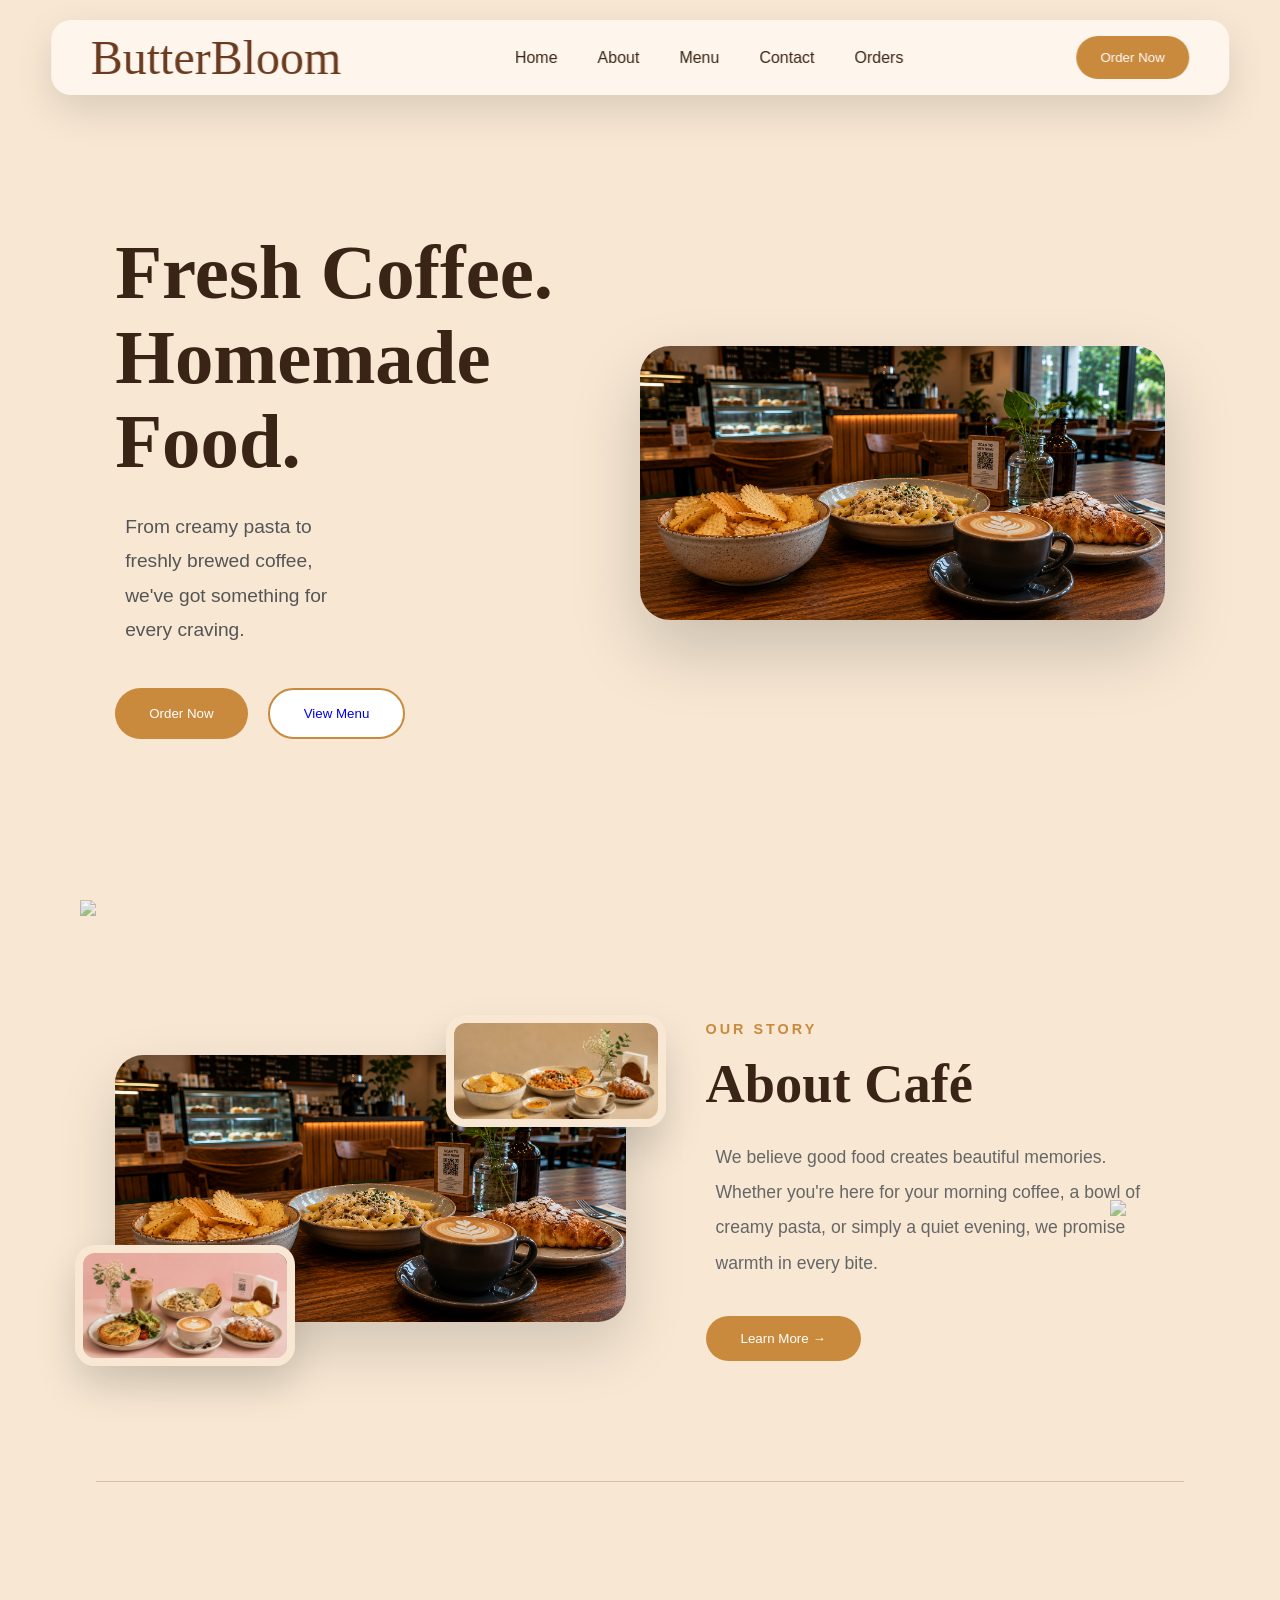
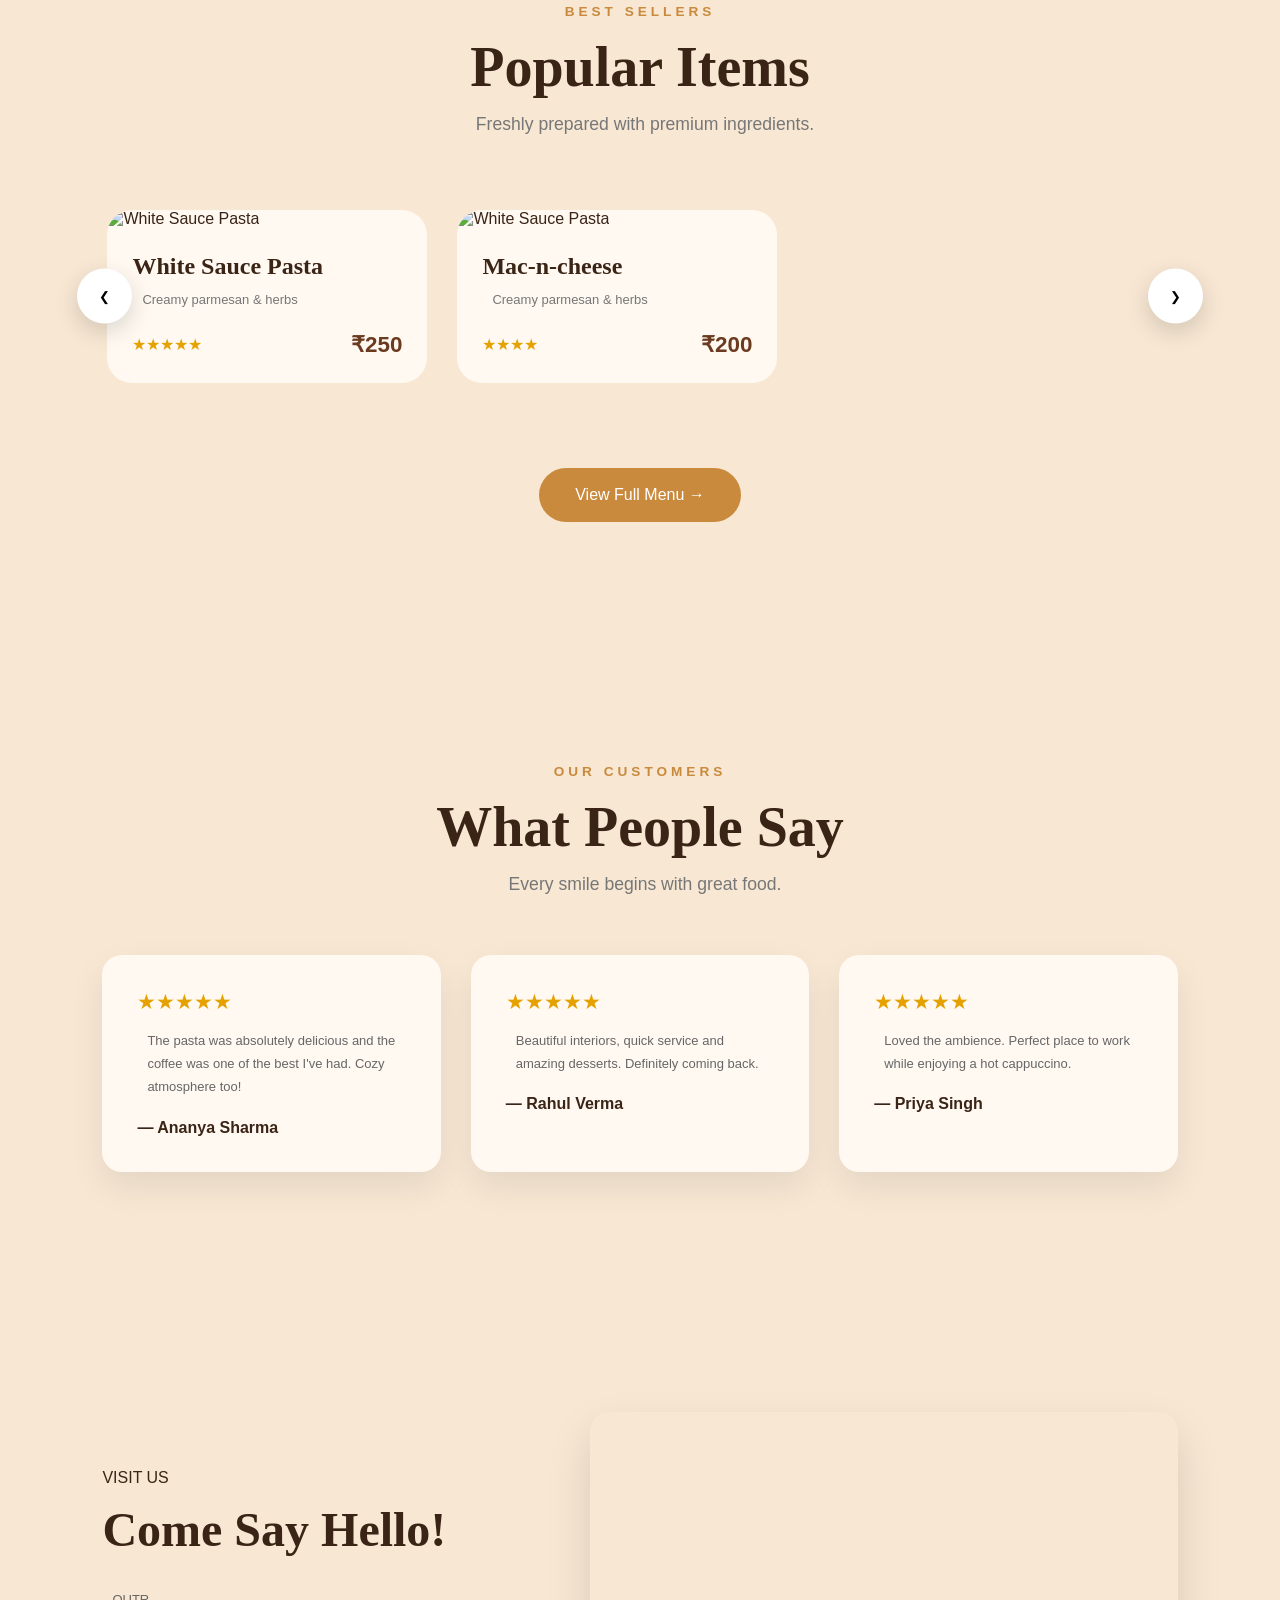
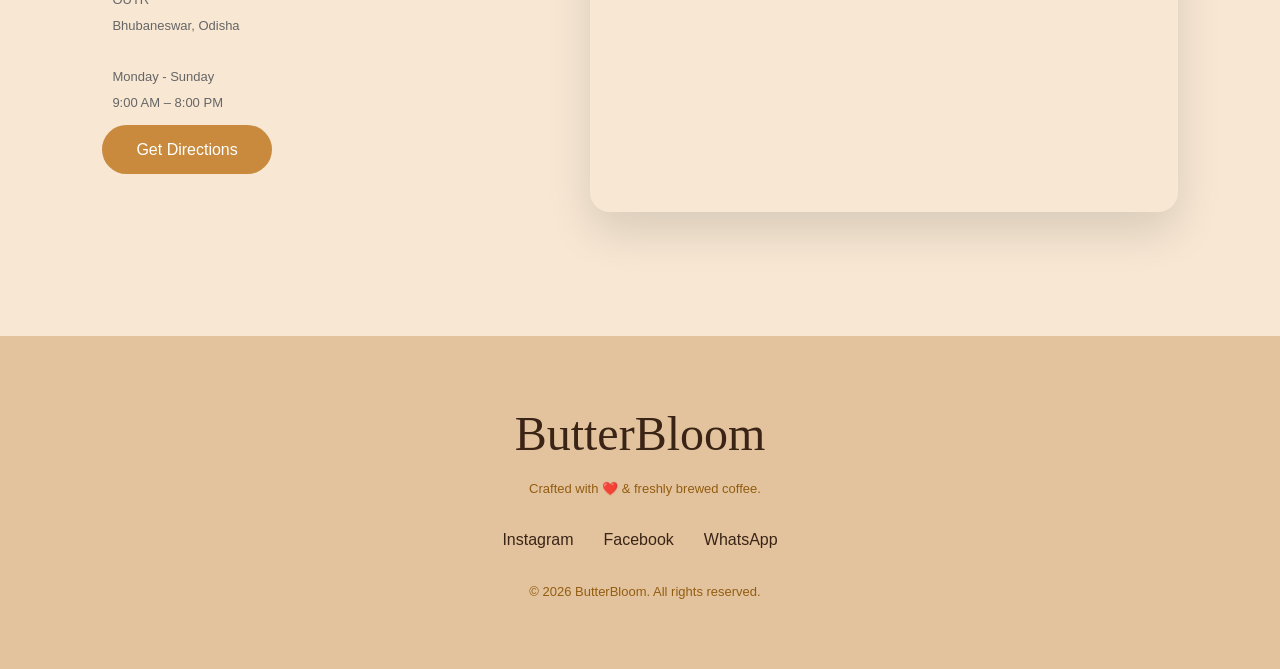
==== commit 27d05717: "made changes in the navbar" ====
--- a/zairza-project/index.html
+++ b/zairza-project/index.html
@@ -10,8 +10,6 @@
     <link rel="stylesheet" href="style.css">
 </head>
 <body>
-
-<!-- NAV BAR -->
     <nav class="navbar">
 
     <div class="logo">
@@ -19,43 +17,24 @@
     </div>
 
     <ul class="nav-links">
-        <li><a href="#hero">Home</a></li>
+        <li><a class="active" href="index.html">Home</a></li>
         <li><a href="#about">About</a></li>
-        <li><a href="#popular">Popular Items</a></li>
-        <li><a href="#find">Find Us</a></li>
+        <li><a  href="menu.html">Menu</a></li>
         <li><a href="#contact">Contact</a></li>
+        <li><a href="orders.html">Orders</a></li>
     </ul>
 
     <button class="order-btn">
-        Order Now
+      <a href="menu.html">  Order Now </a>
     </button>
 
 </nav>
 
-<!-- HAMBURGER -->
-
-<nav class="hamburger" id="hamburger">
-    <!-- <div class="logo2">ButterBloom</div> -->
-    <button class="hamburger-btn" id="menuToggle" aria-label="Toggle Navigation">
-    <span class="bar"></span>
-    <span class="bar"></span>
-    <span class="bar"></span>
-  </button>
-
-    <!-- <button class="hamburger-btn">☰</button> -->
-    <ul class="ham-nav-links" id="ham-nav-links">
-        <li><a href="#about">About</a></li>
-        <li><a href="#popular">Popular Items</a></li>
-        <li><a href="#find">Find Us</a></li>
-        <li><a href="#contact">Contact</a></li>
-    </ul>
-</nav>
-
-<!-- HERO SECTION -->
+
 
 <section class="hero">
 
-    <div class="hero-left">
+    <div class="hero-content" >
 
         <h1>
             Fresh Coffee.<br>
@@ -72,11 +51,11 @@
         <div class="hero-buttons">
 
             <button class="primary">
-                Order Now
+             <a href="menu.html"> Order Now</a>
             </button>
 
             <button class="secondary">
-                View Menu
+               <a href="menu.html" >View Menu</a>
             </button>
 
         </div>
@@ -92,15 +71,11 @@
 
 </section>
 
-<div class="divider hero-about-div"></div>
-
-<!-- ABOUT -->
-
 <section class="about" id="about">
 
     <div class="about-images reveal">
 
-        <!-- <img src="images/img1.png" class="img-big"> -->
+        <img src="images/img1.png" class="img-big">
 
         <img src="images/img2.jpeg" class="img-small top">
 
@@ -142,15 +117,11 @@
 
 <div class="divider"></div>
 
-
-<!-- <img src="https://cdn-icons-png.flaticon.com/512/924/924514.png"
+<img src="https://cdn-icons-png.flaticon.com/512/924/924514.png"
 class="bean bean1">
 
-<img src="https://cdn-icons-png.flaticon.com/512/924/924514.png" 
-class="bean bean2">-->
-
-
-<!-- POPULAR ITEMS -->
+<img src="https://cdn-icons-png.flaticon.com/512/924/924514.png"
+class="bean bean2">
 
 <section class="popular-section reveal" id="popular">
 
@@ -162,7 +133,7 @@
 
     <div class="carousel-container">
 
-        <!-- <button id="left" class="carousel-nav">&#10094;</button> -->
+        <button id="left" class="carousel-nav">&#10094;</button>
 
         <div class="carousel">
 
@@ -197,7 +168,7 @@
 
         </div>
 
-        <!-- <button id="right" class="carousel-nav">&#10095;</button> -->
+        <button id="right" class="carousel-nav">&#10095;</button>
 
     </div>
 
@@ -207,14 +178,10 @@
 
 </section>
 
-<div class="divider"></div>
-
-<!-- TESTIMONIALS -->
-
 <section class="testimonials reveal">
 
     <div class="section-header">
-        <span>HAPPY CUSTOMERS</span>
+        <span>OUR CUSTOMERS</span>
         <h2>What People Say</h2>
         <p>Every smile begins with great food.</p>
     </div>
@@ -258,8 +225,6 @@
 
 </section>
 
-<!-- VISIT US -->
-
 <section class="location reveal" id="find">
 
     <div class="location-text">
@@ -289,10 +254,8 @@
 <iframe src="https://www.google.com/maps/embed?pb=!1m18!1m12!1m3!1d1185.2196387924635!2d85.77643682173945!3d20.27662476105991!2m3!1f0!2f0!3f0!3m2!1i1024!2i768!4f13.1!3m3!1m2!1s0x3a19a7001a814341%3A0x3f0c73b7deecc398!2sNesCafe%20OUTR!5e0!3m2!1sen!2sin!4v1782449483945!5m2!1sen!2sin" width="500" height="300" style="border:0;" allowfullscreen="" loading="lazy" referrerpolicy="strict-origin-when-cross-origin"></iframe>    </div>
 
 </section>
-
-<!-- FOOTER -->
-
-<footer>
+<section id="contact">
+<footer >
 
     <div class="footer-logo">
         ButterBloom
@@ -315,14 +278,47 @@
     </p>
 
 </footer>
-
+</section>
 <button id="topBtn">
     ↑
 </button>
 
+<script src="script.js"></script>
+<script>
+const sections = document.querySelectorAll("section");
+const navLinks = document.querySelectorAll(".nav-links a");
+
+window.addEventListener("scroll", () => {
+
+    let current = "";
+
+    sections.forEach(section => {
+
+        const sectionTop = section.offsetTop - 200;
+        const sectionHeight = section.offsetHeight;
+
+        if (scrollY +300 >= sectionTop && scrollY < sectionTop + sectionHeight) {
+            current = section.id;
+        }
+
+    });
+
+    navLinks.forEach(link => {
+
+        link.classList.remove("active");
+
+        if(link.getAttribute("href") === "#" + current){
+            link.classList.add("active");
+        }
+
+    });
+
+});
+</script>
+
 </body>
 
-<script src="script.js" defer></script>
+
 
 
 </html>
--- a/zairza-project/style.css
+++ b/zairza-project/style.css
@@ -55,7 +55,7 @@
 
 .logo{
 
-    font-family:"Story Script";
+    font-family:"Dancing Script";
     font-size:3rem;
     color:#6b3b20;
 }
@@ -80,39 +80,6 @@
     color:#C98A3D;
 }
 
-@media (max-width: 1000px) {
-    .nav-links {
-        display: none;
-    }
-
-    .order-btn {
-        display: none;
-    }
-
-    .navbar {
-        padding: 0px 20px;
-        height: 70px;
-        width: auto;
-    }
-    
-}
-
-.ham-nav-links {
-    display: none;
-    flex-direction: column;
-}
-
-.ham-nav-links.active {
-    display: flex;
-}
-
-@media (min-width: 1000px) {
-    .hamburger {
-        display: none;
-    }   
-
-}
-
 /* order button */
 
 .order-btn{
@@ -124,6 +91,7 @@
     color:white;
     cursor:pointer;
     transition:.3s;
+    text-decoration:none;
 }
 
 .order-btn:hover{
@@ -140,14 +108,16 @@
     align-items:center;
     justify-content:space-between;
     padding: 130px 9% 60px;
-}
-
-.hero-left{
+    position:relative;
+    overflow:hidden;
+}
+
+.hero-content{
 
     width:45%;
 }
 
-.hero-left h1{
+.hero-content h1{
 
     font-family:"Playfair Display";
     font-size:4.8rem;
@@ -155,83 +125,21 @@
     margin-bottom:25px;
 }
 
-.hero-left p{
+.hero-content p{
 
     font-size:1.2rem;
     line-height:1.8;
     color:#555;
-    width:90%;
-}
-
-.hero-right{
-
     width:50%;
 }
 
-.hero-right img{
-
-    width:100%;
-    border-radius:30px;
-    box-shadow: 0 30px 70px rgba(0,0,0,.18);
-}
-
-.hero-about-div {
-    display: none;
-}
-
-@media (max-width: 1000px) {
-
-    .hero {
-        flex-direction: column;
-        text-align: center;
-        gap: 30px;
-        min-width: auto;
-        padding: 120px 30px 60px;
-    }
-
-    .hero-left, .hero-right {
-        width: 100%;
-    }
-
-    .hero-left p{
-        width: 100%;
-    }
-
-    .hero-left h1{
-        font-size: 3rem;
-        justify-content: center;
-    }
-
-    .hero-right {
-        width: 80%;
-    }
-
-    .hero-buttons{
-        flex-direction:row;
-        width:100%;
-        justify-content: center;
-    }
-
-    .primary,
-    .secondary{
-        width:40%;
-        justify-content: center;
-
-    }
-
-    .hero-about-div {
-        display: flex;
-    }
-
-}
-
 /* buttons */
 
 .hero-buttons{
 
     display:flex;
     gap:20px;
-    margin:40px;
+    margin-top:40px;
 }
 
 .primary{
@@ -254,6 +162,23 @@
     cursor:pointer;
 }
 
+.hero-right{
+
+    width:50%;
+}
+.hero-right{
+    
+    width:50%
+    
+}
+
+.hero-right img{
+    
+    width:100%;
+    border-radius:30px;
+    box-shadow: 0 30px 70px rgba(0,0,0,.18);
+}
+
 /* About */
 
 .about{
@@ -281,9 +206,9 @@
 .top{
 
     position:absolute;
-    width:300px;
-    top: -20px;
-    right:100px;
+    width:220px;
+    top:-40px;
+    right:-40px;
     border-radius:20px;
     border:8px solid #F7E7D3;
     box-shadow: 0 20px 40px rgba(0,0,0,.15);
@@ -292,9 +217,9 @@
 .bottom{
 
     position:absolute;
-    width:300px;
-    bottom:-20px;
-    left: 100px;
+    width:220px;
+    bottom:-40px;
+    left:-40px;
     border-radius:20px;
     border:8px solid #F7E7D3;
     box-shadow: 0 20px 40px rgba(0,0,0,.15);
@@ -345,37 +270,6 @@
     box-shadow: 0 15px 30px rgba(0,0,0,.15);
 }
 
-@media (max-width:1000px){
-
-    .about{
-        flex-direction:column;
-    }
-
-    .about-images,
-    .about-content{
-        width:100%;
-    }
-
-    .about-content{
-        text-align:center;
-    }
-
-    .top, .bottom {
-        position: static;
-        width: 45%;
-        border: none;
-        margin-top: 20px;
-    }
-
-    .about-images {
-        display: flex;
-        flex-direction: column;
-        align-items: center;
-        gap: 20px;
-    }
-
-}
-
 /* divider */
 
 .divider{
@@ -385,10 +279,513 @@
     background:#d9c1a5;
     margin:auto;
 }
+.ourmenu{
+    height:500px;
+    display: flex; 
+    flex-direction:column;
+    align-items: center;
+    padding-top:80px;
+    background-color:#E3C39D;
+}
+#mwl{
+    margin-bottom: 50px;
+    font-family:"Dancing Script", cursive;
+    font-size:20px;
+}
+.menu{
+    display:flex;
+    flex-direction:row;
+    gap:10px;
+    font-size:60px;
+}
+#our{
+    font-family:"Playfair Display", serif;
+    font-weight: Bold;
+    color:black;
+    font-size:larger;
+}
+#menu{
+    font-family:"Dancing Script", cursive;
+    color: #ff3960;
+    font-size:larger;
+}
+#tagline{
+    font-family: "Poppins", sans-serif;
+    display:flex;
+    flex-direction:column;
+    align-items:center;
+    margin-top:20px;
+    color:#935d11;
+    font-weight:normal;
+}
+#heart{
+    height:50px;
+    margin-left:10px;
+    padding-top:30px;
+    size:30px;
+}
+.header{
+    background-color:#E3C39D;
+
+}
+.sparkles{
+    display:flex;
+    flex-direction:row;
+    size:30px;
+    gap:5px;
+}
+.buttons{
+    display:flex;
+    flex-direction:row;
+    border-color:#935d11;
+    padding-top: 50px;
+    gap:50px;
+    border-radius:30px;
+}
+#a{
+    width:80px;
+    height:40px;
+    border-radius:30px;
+    background-color:transparent;
+    border: 2px solid #ee9a24;
+    font-family: "Poppins", sans-serif;
+    font-size:18px;
+}
+#b{
+    width:120px;
+    height:40px;
+    border-radius:30px;
+    background-color:transparent;
+    border: 2px solid #ee9a24;
+     font-family: "Poppins", sans-serif;
+    font-size:18px;
+}
+#c{
+    width:130px;
+    height:40px;
+    border-radius:30px;
+    background-color:transparent;
+    border: 2px solid #ee9a24;
+     font-family: "Poppins", sans-serif;
+    font-size:18px;
+}#d{
+    width:170px;
+    height:40px;
+    border-radius:30px;
+    background-color:transparent;
+    border: 2px solid #ee9a24;
+     font-family: "Poppins", sans-serif;
+    font-size:18px;
+}
+#e{
+    width:120px;
+    height:40px;
+    border-radius:30px;
+    background-color:transparent;
+    border: 2px solid #ee9a24;
+     font-family: "Poppins", sans-serif;
+    font-size:18px;
+}#f{
+    width:120px;
+    height:40px;
+    border-radius:30px;
+    background-color:transparent;
+    border: 2px solid #ee9a24;
+     font-family: "Poppins", sans-serif;
+    font-size:18px;
+}#g{
+    width:120px;
+    height:40px;
+    border-radius:30px;
+    background-color:transparent;
+    border: 2px solid #ee9a24;
+     font-family: "Poppins", sans-serif;
+    font-size:18px;
+}#h{
+    width:130px;
+    height:40px;
+    border-radius:30px;
+    background-color:transparent;
+    border: 2px solid #ee9a24;
+     font-family: "Poppins", sans-serif;
+    font-size:18px;
+}
+#a:hover{
+    background-color:#C98A3D;
+    color:white;
+}
+#b:hover{
+    background-color:#C98A3D;
+    color:white;
+}
+#c:hover{
+    background-color:#C98A3D;
+    color:white;
+}
+#d:hover{
+    background-color:#C98A3D;
+    color:white;
+}
+#e:hover{
+    background-color:#C98A3D;
+    color:white;
+}
+#f:hover{
+    background-color:#C98A3D;
+    color:white;
+}
+#g:hover{
+    background-color:#C98A3D;
+    color:white;
+}
+#h:hover{
+    background-color:#C98A3D;
+    color:white;
+}
+#shine{
+    height:30px;
+}
+ .drinks{
+    display:flex;
+    flex-direction:row;
+    margin-top:80px;
+    gap:2px;
+    margin-left:30px;
+    
+ }
+ #drinks{
+    font-family: "Playfair Display", serif;
+    color: black;
+ }
+ #sips{
+    font-family:"Dancing Script", cursive;
+    color:#ff3960;
+ }
+ #line{
+    flex:1;
+    height:1px;
+    background-color:#E3C39D;
+    margin-left:15px;
+    margin-top:15px;
+ }
+ .drinksandsips{
+    display:flex;
+    gap:30px;
+    flex-direction:row;
+    flex-wrap:wrap;
+    
+ }
+
+ .cappuccino{
+    width:350px;
+    height:350px;
+    box-shadow: 0 10px 30px rgba(216,139,151,0.15);
+    border-radius:10%;
+    margin-left:30px;
+    background-color:white;
+    margin-top:30px;
+
+ }
+ #cappuccinoimg{
+    height: 220px;
+    width:350px;
+    overflow: hidden;
+    object-fit:cover;
+    border-top-left-radius:10%;
+    border-top-right-radius: 10%;
+ }
+ #cappuccinotext{
+    margin-left:10px;
+    font-family:"Playfair Display", serif;
+    color:black;
+ }
+ p{
+    color:#935d11;
+    padding-left:10px;
+    margin-top:10px;
+    font-size:small;
+ }
+ #cappuccinoprice{
+    margin-top:20px;
+    margin-left:10px;
+    color:#fe920e;
+    font-weight: bold;
+    display:flex;
+    flex-direction:row;
+    gap:250px;
+    
+ }
+ #plus{
+    height:30px;
+    width:30px;
+    border-radius:50%;
+    background-color:#fe920e;
+    color:white;
+    padding-left: 10px;
+    padding-top: 7px;
+    padding-right:7px;
+    padding-bottom:7px;
+    margin-bottom:50px;
+ }
+ .masalachai{
+    width:350px;
+    height:350px;
+    box-shadow: 0 10px 30px rgba(216,139,151,0.15);
+    border-radius:10%;
+    margin-left:30px;
+    background-color:white;
+    margin-top:30px;
+ }
+ #masalachaiimg{
+    height: 220px;
+    width:350px;
+    overflow: hidden;
+    object-fit:cover;
+    border-top-left-radius:10%;
+    border-top-right-radius: 10%;
+ }
+ #masalachaitext{
+    margin-left:10px;
+    font-family:"Playfair Display", serif;
+    color:black;
+ }
+ p{
+    color:#935d11;
+    padding-left:10px;
+    margin-top:10px;
+    font-size:small;
+ }
+ #masalachaiprice{
+    margin-top:20px;
+    margin-left:10px;
+    color:#fe920e;
+    font-weight: bold;
+    display:flex;
+    flex-direction:row;
+    gap:250px;
+    
+ }
+ #plus{
+    height:30px;
+    width:30px;
+    border-radius:50%;
+    background-color:#fe920e;
+    color:white;
+    padding-left: 10px;
+    padding-top: 7px;
+    padding-right:7px;
+    padding-bottom:7px;
+    margin-bottom:50px;
+ }
+ .coldcoffee{
+    width:350px;
+    height:350px;
+    box-shadow: 0 10px 30px rgba(216,139,151,0.15);
+    border-radius:10%;
+    margin-left:30px;
+    background-color:white;
+    margin-top:30px;
+ }
+ #coldcoffeeimg{
+    height: 220px;
+    width:350px;
+    overflow: hidden;
+    object-fit:cover;
+    border-top-left-radius:10%;
+    border-top-right-radius: 10%;
+ }
+ #coldcoffeetext{
+    margin-left:10px;
+    font-family:"Playfair Display", serif;
+    color:black;
+ }
+ p{
+    color:#935d11;
+    padding-left:10px;
+    margin-top:10px;
+    font-size:small;
+ }
+ #coldcoffeeprice{
+    margin-top:20px;
+    margin-left:10px;
+    color:#fe920e;
+    font-weight: bold;
+    display:flex;
+    flex-direction:row;
+    gap:250px;
+    
+ }
+ #plus{
+    height:30px;
+    width:30px;
+    border-radius:50%;
+    background-color:#fe920e;
+    color:white;
+    padding-left: 10px;
+    padding-top: 7px;
+    padding-right:7px;
+    padding-bottom:7px;
+    margin-bottom:50px;
+ }
+ .matcha{
+    width:350px;
+    height:350px;
+    box-shadow: 0 10px 30px rgba(216,139,151,0.15);
+    border-radius:10%;
+    margin-left:30px;
+    background-color:white;
+    margin-top:30px;
+ }
+ #matchaimg{
+    height: 220px;
+    width:350px;
+    overflow: hidden;
+    object-fit:cover;
+    border-top-left-radius:10%;
+    border-top-right-radius: 10%;
+ }
+ #matchatext{
+    margin-left:10px;
+    font-family:"Playfair Display", serif;
+    color:black;
+ }
+ p{
+    color:#935d11;
+    padding-left:10px;
+    margin-top:10px;
+    font-size:small;
+ }
+ #matchaprice{
+    margin-top:20px;
+    margin-left:10px;
+    color:#fe920e;
+    font-weight: bold;
+    display:flex;
+    flex-direction:row;
+    gap:250px;
+    
+ }
+ #plus{
+    height:30px;
+    width:30px;
+    border-radius:50%;
+    background-color:#fe920e;
+    color:white;
+    padding-left: 10px;
+    padding-top: 7px;
+    padding-right:7px;
+    padding-bottom:7px;
+    margin-bottom:50px;
+ }
+ .americano{
+    width:350px;
+    height:350px;
+    box-shadow: 0 10px 30px rgba(216,139,151,0.15);
+    border-radius:10%;
+    margin-left:30px;
+    background-color:white;
+    margin-top:30px;
+ }
+ #americanoimg{
+    height: 220px;
+    width:350px;
+    overflow: hidden;
+    object-fit:cover;
+    border-top-left-radius:10%;
+    border-top-right-radius: 10%;
+ }
+ #americanotext{
+    margin-left:10px;
+    font-family:"Playfair Display", serif;
+    color:black;
+ }
+ p{
+    color:#935d11;
+    padding-left:10px;
+    margin-top:10px;
+    font-size:small;
+ }
+ #americanoprice{
+    margin-top:20px;
+    margin-left:10px;
+    color:#fe920e;
+    font-weight: bold;
+    display:flex;
+    flex-direction:row;
+    gap:250px;
+    
+ }
+ #plus{
+    height:30px;
+    width:30px;
+    border-radius:50%;
+    background-color:#fe920e;
+    color:white;
+    padding-left: 10px;
+    padding-top: 7px;
+    padding-right:7px;
+    padding-bottom:7px;
+    margin-bottom:50px;
+ }
+ .burgers{
+    display:flex;
+    flex-direction:row;
+    margin-top:80px;
+    gap:2px;
+    margin-left:30px;
+ }
+  #burgers{
+    font-family: "Playfair Display", serif;
+    color: black;
+ }
+ #buns{
+    font-family:"Dancing Script", cursive;
+    color:#ff3960;
+ }
+ .footer{
+    display:flex;
+    flex-direction:column;
+    align-items: center;
+    background-color:#E3C39D;
+    height:300px;
+    margin-top:100px;
+
+ }
+ #hungry{
+    margin-top: 30px;
+    margin-bottom : 30px;
+    font-family: "Dancing Script", cursive;
+    font-size:20px;
+ }
+ #cat{
+    margin-bottom:10px;
+    font-family:"Display Playfair", serif;
+    
+ }
+ .footerbutton{
+    margin-top:30px;
+    display:flex;
+    flex-direction:row;
+    gap:5px;
+ }
+ #ordernow{
+    width:100px;
+    height:50px;
+    background-color:#C98A3D;
+    color:white;
+    border-radius:30px ;
+ }
+ #visitus{
+    width:100px;
+    height:50px;
+    background-color:#C98A3D;
+    color:white;
+    border-radius:30px ;
+ }
 
 /* floating beans */
 
-/* .bean{
+.bean{
 
     position:absolute;
     width:50px;
@@ -405,7 +802,7 @@
 
     top:1200px;
     right:120px;
-} */
+}
 
 /* reveal animation */
 
@@ -568,14 +965,6 @@
     box-shadow: 0 15px 30px rgba(0,0,0,.15);
 }
 
-@media (max-width:600px){
-
-    .card{
-        min-width:85%;
-    }
-
-}
-
 /* testimonial */
 
 .testimonials {
@@ -618,14 +1007,6 @@
     color: #3A2416;
 }
 
-@media (max-width:900px){
-
-    .testimonial-grid{
-        flex-direction:column;
-    }
-
-}
-
 /* find us */
 
 .location {
@@ -664,33 +1045,20 @@
     box-shadow: 0 20px 45px rgba(0,0,0,.12);
 }
 
-@media (max-width:900px){
-
-    .location{
-        flex-direction:column;
-    }
-
-    .location-text,
-    .location-map{
-        width:100%;
-    }
-
-}
-
 /* footer */
 
 footer {
-    background: #3A2416;
+    background-color:#E3C39D;
     color: white;
     text-align: center;
     padding: 70px 20px;
-    margin-right: -10px;
 }
 
 .footer-logo {
-    font-family: "Story Script";
+    font-family: "Dancing Script",cursive;
     font-size: 3rem;
     margin-bottom: 20px;
+    color:#3A2416;
 }
 
 .footer-links {
@@ -705,19 +1073,11 @@
     color: white;
     text-decoration: none;
     transition: .3s;
+    color:#3A2416;
 }
 
 .footer-links a:hover {
     color: #C98A3D;
-}
-
-@media (max-width:600px){
-
-    .footer-links{
-        flex-direction:column;
-        gap:15px;
-    }
-
 }
 
 /* back to top */
@@ -743,33 +1103,39 @@
 #topBtn:hover {
     opacity: 100%;
 }
-
-
-/* for all sections */
-@media (max-width:768px){
-
-    h1{
-        font-size:2.8rem;
-    }
-
-    h2{
-        font-size:2rem;
-    }
-
-}
-
-@media (max-width:1000px){
-
-    section{
-        padding:80px 20px;
-    }
-
-    button{
-
-        min-height:48px;
-        padding:14px 28px;
-    }
-
-
-
+.order-btn a{
+    text-decoration:none;
+    color:white;
+}
+.primary a{
+    text-decoration:none;
+    color:white;
+}
+.secondary a{
+    text-decoration:none;
+    
+}
+.filter-btn {
+  padding: 10px 16px;
+  border: none;
+  background: transparent;
+  cursor: pointer;
+  transition: 0.3s;
+  border: 2px solid #C98A3D;
+  border-radius:20px;
+}
+
+.filter-btn:hover {
+  color: #C98A3D; ; /*  order-now color */
+}
+
+.filter-btn.active {
+  background-color:#C98A3D;
+  color: white;
+  border-radius: 20px;
+}
+.nav-links a.active{
+    color: #B65E3C;
+    font-weight:600;
+    position:relative;
 }
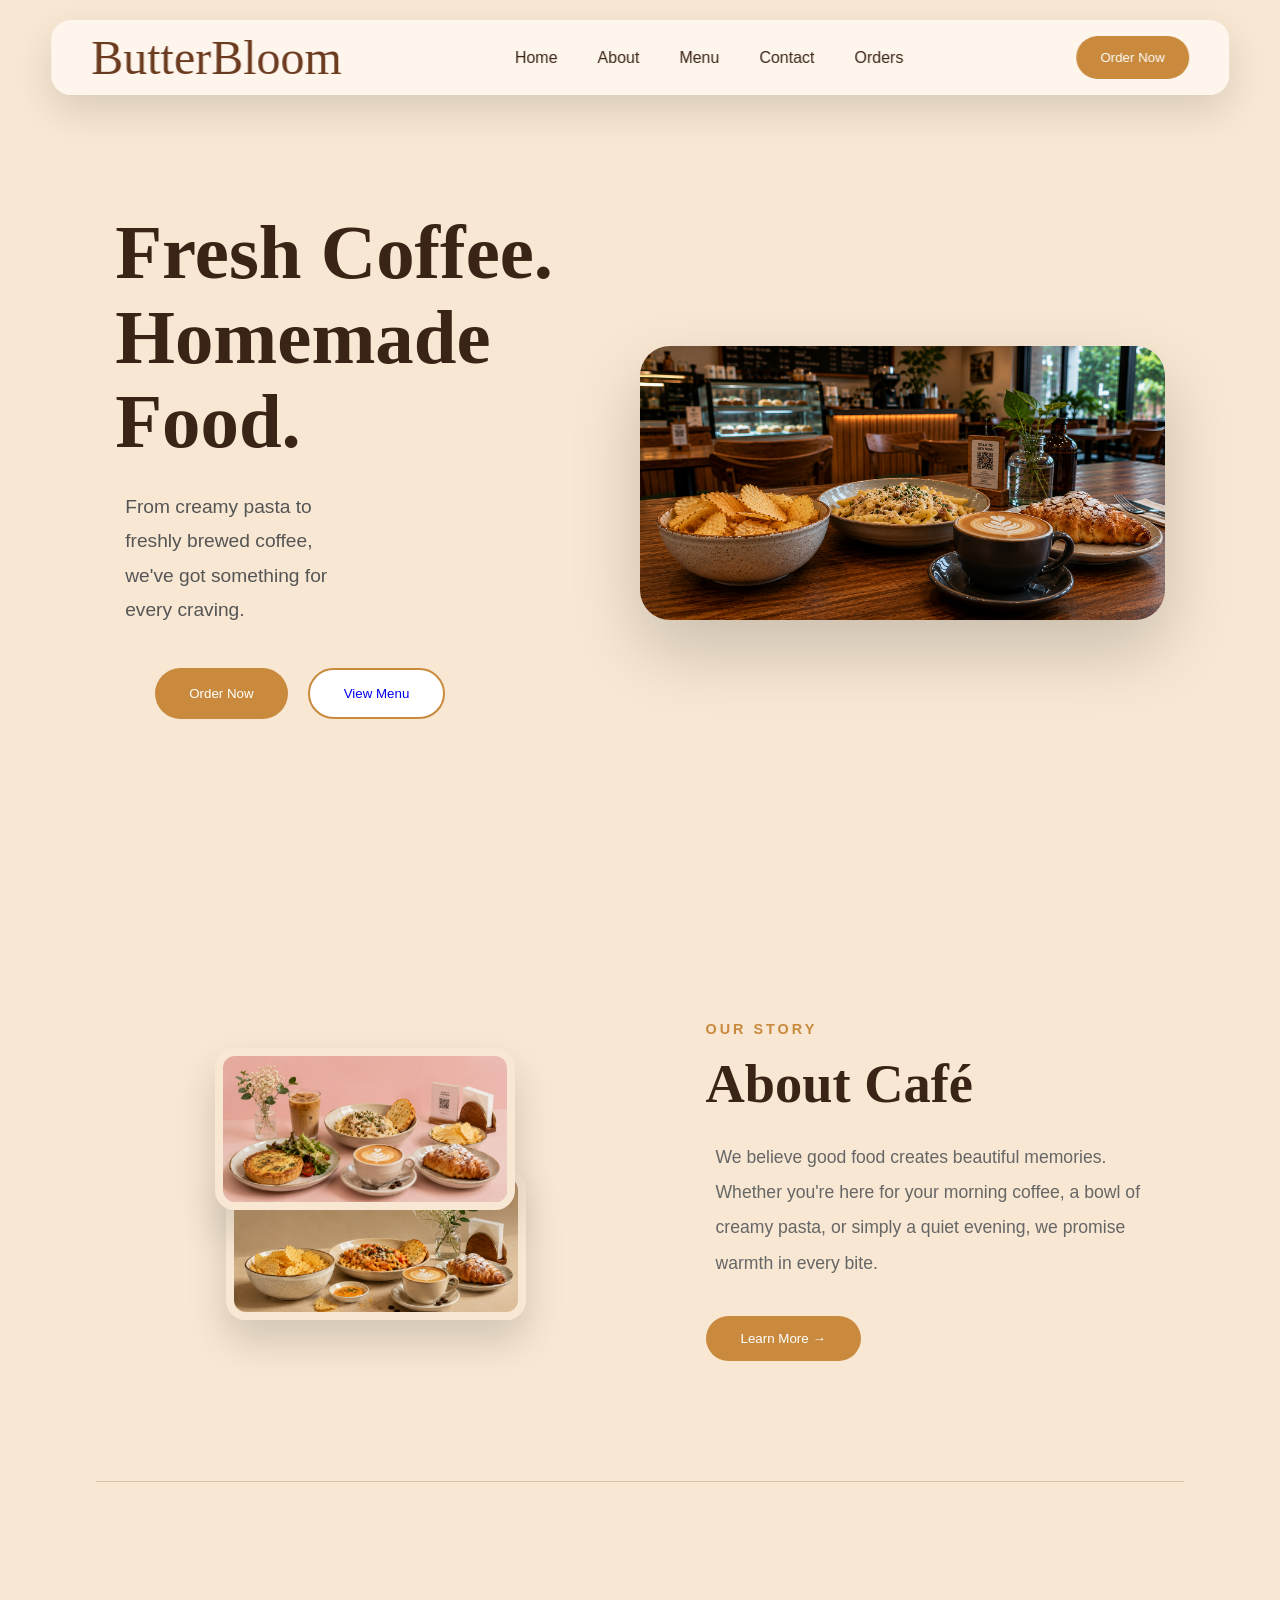
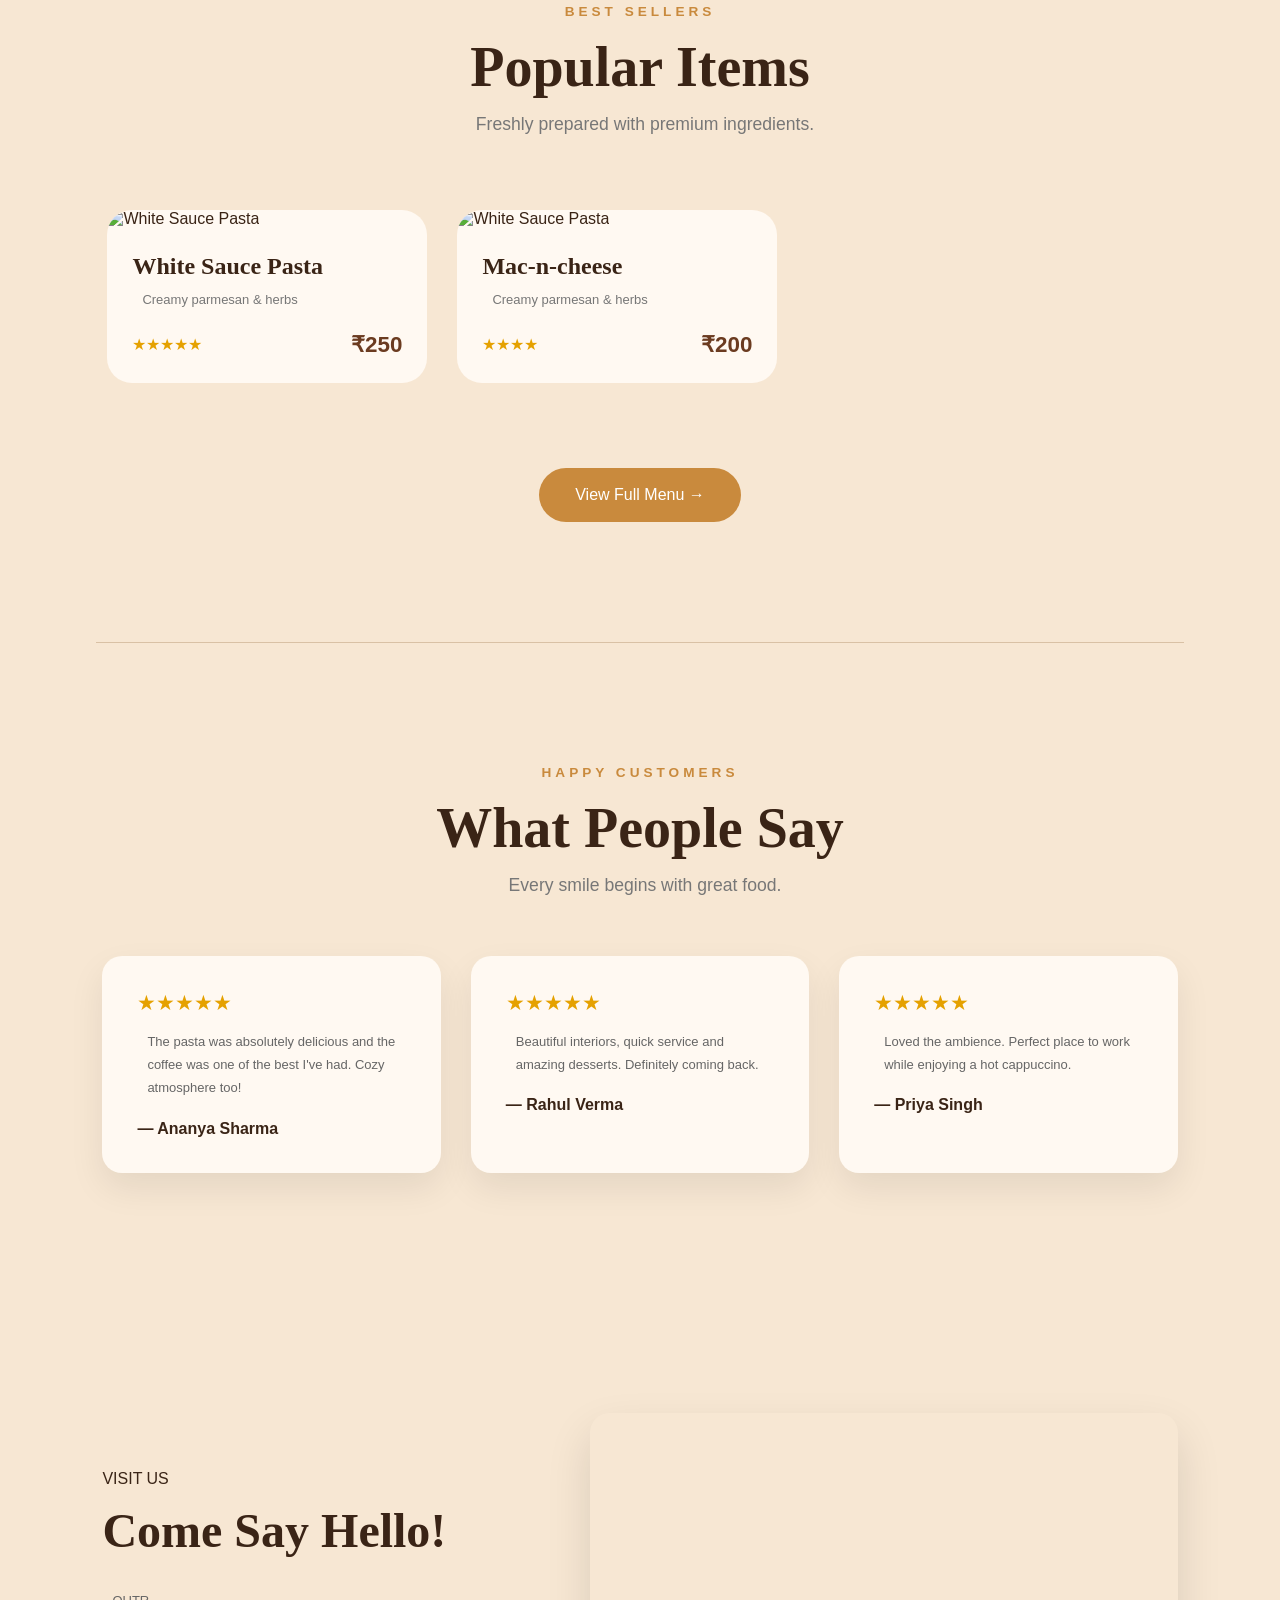
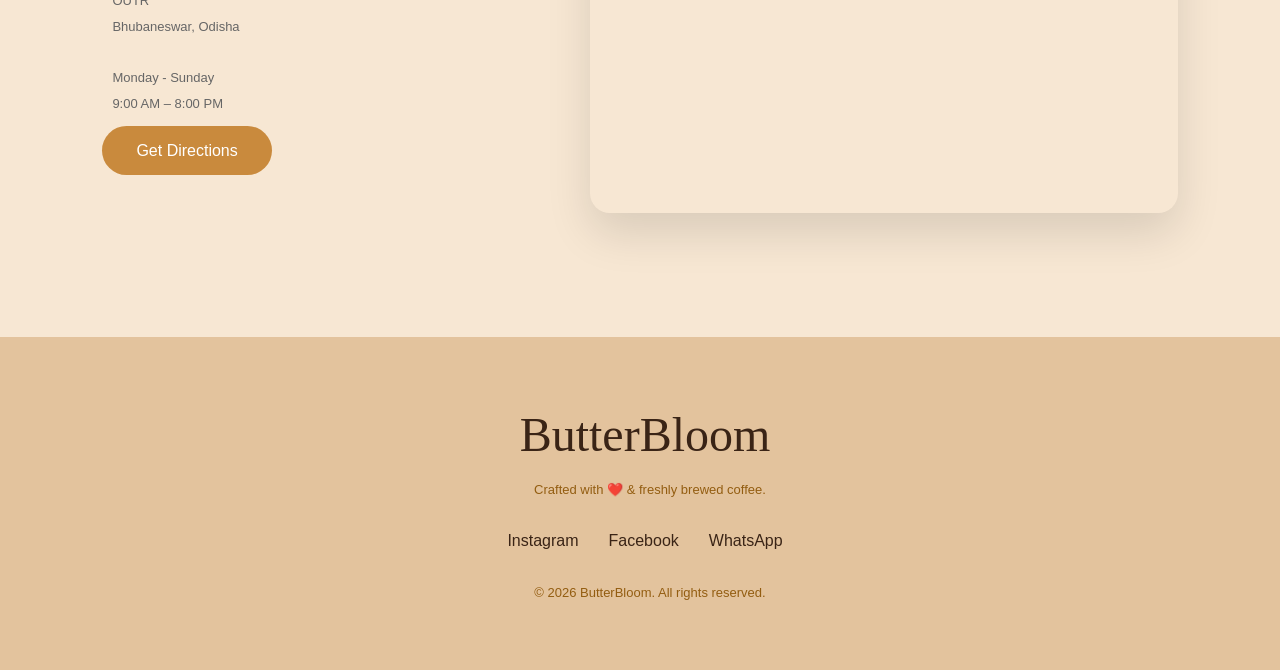
==== commit f07c67c4: "Merge branch 'anurag' into main" ====
--- a/zairza-project/index.html
+++ b/zairza-project/index.html
@@ -10,6 +10,8 @@
     <link rel="stylesheet" href="style.css">
 </head>
 <body>
+
+<!-- NAV BAR -->
     <nav class="navbar">
 
     <div class="logo">
@@ -30,7 +32,26 @@
 
 </nav>
 
-
+<!-- HAMBURGER -->
+
+<nav class="hamburger" id="hamburger">
+    <!-- <div class="logo2">ButterBloom</div> -->
+    <button class="hamburger-btn" id="menuToggle" aria-label="Toggle Navigation">
+    <span class="bar"></span>
+    <span class="bar"></span>
+    <span class="bar"></span>
+  </button>
+
+    <!-- <button class="hamburger-btn">☰</button> -->
+    <ul class="ham-nav-links" id="ham-nav-links">
+        <li><a href="#about">About</a></li>
+        <li><a href="#popular">Popular Items</a></li>
+        <li><a href="#find">Find Us</a></li>
+        <li><a href="#contact">Contact</a></li>
+    </ul>
+</nav>
+
+<!-- HERO SECTION -->
 
 <section class="hero">
 
@@ -71,11 +92,15 @@
 
 </section>
 
+<div class="divider hero-about-div"></div>
+
+<!-- ABOUT -->
+
 <section class="about" id="about">
 
     <div class="about-images reveal">
 
-        <img src="images/img1.png" class="img-big">
+        <!-- <img src="images/img1.png" class="img-big"> -->
 
         <img src="images/img2.jpeg" class="img-small top">
 
@@ -117,11 +142,15 @@
 
 <div class="divider"></div>
 
-<img src="https://cdn-icons-png.flaticon.com/512/924/924514.png"
+
+<!-- <img src="https://cdn-icons-png.flaticon.com/512/924/924514.png"
 class="bean bean1">
 
-<img src="https://cdn-icons-png.flaticon.com/512/924/924514.png"
-class="bean bean2">
+<img src="https://cdn-icons-png.flaticon.com/512/924/924514.png" 
+class="bean bean2">-->
+
+
+<!-- POPULAR ITEMS -->
 
 <section class="popular-section reveal" id="popular">
 
@@ -133,7 +162,7 @@
 
     <div class="carousel-container">
 
-        <button id="left" class="carousel-nav">&#10094;</button>
+        <!-- <button id="left" class="carousel-nav">&#10094;</button> -->
 
         <div class="carousel">
 
@@ -168,7 +197,7 @@
 
         </div>
 
-        <button id="right" class="carousel-nav">&#10095;</button>
+        <!-- <button id="right" class="carousel-nav">&#10095;</button> -->
 
     </div>
 
@@ -178,10 +207,14 @@
 
 </section>
 
+<div class="divider"></div>
+
+<!-- TESTIMONIALS -->
+
 <section class="testimonials reveal">
 
     <div class="section-header">
-        <span>OUR CUSTOMERS</span>
+        <span>HAPPY CUSTOMERS</span>
         <h2>What People Say</h2>
         <p>Every smile begins with great food.</p>
     </div>
@@ -225,6 +258,8 @@
 
 </section>
 
+<!-- VISIT US -->
+
 <section class="location reveal" id="find">
 
     <div class="location-text">
@@ -254,8 +289,10 @@
 <iframe src="https://www.google.com/maps/embed?pb=!1m18!1m12!1m3!1d1185.2196387924635!2d85.77643682173945!3d20.27662476105991!2m3!1f0!2f0!3f0!3m2!1i1024!2i768!4f13.1!3m3!1m2!1s0x3a19a7001a814341%3A0x3f0c73b7deecc398!2sNesCafe%20OUTR!5e0!3m2!1sen!2sin!4v1782449483945!5m2!1sen!2sin" width="500" height="300" style="border:0;" allowfullscreen="" loading="lazy" referrerpolicy="strict-origin-when-cross-origin"></iframe>    </div>
 
 </section>
-<section id="contact">
-<footer >
+
+<!-- FOOTER -->
+
+<footer>
 
     <div class="footer-logo">
         ButterBloom
--- a/zairza-project/style.css
+++ b/zairza-project/style.css
@@ -80,6 +80,39 @@
     color:#C98A3D;
 }
 
+@media (max-width: 1000px) {
+    .nav-links {
+        display: none;
+    }
+
+    .order-btn {
+        display: none;
+    }
+
+    .navbar {
+        padding: 0px 20px;
+        height: 70px;
+        width: auto;
+    }
+    
+}
+
+.ham-nav-links {
+    display: none;
+    flex-direction: column;
+}
+
+.ham-nav-links.active {
+    display: flex;
+}
+
+@media (min-width: 1000px) {
+    .hamburger {
+        display: none;
+    }   
+
+}
+
 /* order button */
 
 .order-btn{
@@ -133,13 +166,75 @@
     width:50%;
 }
 
+.hero-right{
+
+    width:50%;
+}
+
+.hero-right img{
+
+    width:100%;
+    border-radius:30px;
+    box-shadow: 0 30px 70px rgba(0,0,0,.18);
+}
+
+.hero-about-div {
+    display: none;
+}
+
+@media (max-width: 1000px) {
+
+    .hero {
+        flex-direction: column;
+        text-align: center;
+        gap: 30px;
+        min-width: auto;
+        padding: 120px 30px 60px;
+    }
+
+    .hero-left, .hero-right {
+        width: 100%;
+    }
+
+    .hero-left p{
+        width: 100%;
+    }
+
+    .hero-left h1{
+        font-size: 3rem;
+        justify-content: center;
+    }
+
+    .hero-right {
+        width: 80%;
+    }
+
+    .hero-buttons{
+        flex-direction:row;
+        width:100%;
+        justify-content: center;
+    }
+
+    .primary,
+    .secondary{
+        width:40%;
+        justify-content: center;
+
+    }
+
+    .hero-about-div {
+        display: flex;
+    }
+
+}
+
 /* buttons */
 
 .hero-buttons{
 
     display:flex;
     gap:20px;
-    margin-top:40px;
+    margin:40px;
 }
 
 .primary{
@@ -162,23 +257,6 @@
     cursor:pointer;
 }
 
-.hero-right{
-
-    width:50%;
-}
-.hero-right{
-    
-    width:50%
-    
-}
-
-.hero-right img{
-    
-    width:100%;
-    border-radius:30px;
-    box-shadow: 0 30px 70px rgba(0,0,0,.18);
-}
-
 /* About */
 
 .about{
@@ -206,9 +284,9 @@
 .top{
 
     position:absolute;
-    width:220px;
-    top:-40px;
-    right:-40px;
+    width:300px;
+    top: -20px;
+    right:100px;
     border-radius:20px;
     border:8px solid #F7E7D3;
     box-shadow: 0 20px 40px rgba(0,0,0,.15);
@@ -217,9 +295,9 @@
 .bottom{
 
     position:absolute;
-    width:220px;
-    bottom:-40px;
-    left:-40px;
+    width:300px;
+    bottom:-20px;
+    left: 100px;
     border-radius:20px;
     border:8px solid #F7E7D3;
     box-shadow: 0 20px 40px rgba(0,0,0,.15);
@@ -268,6 +346,37 @@
 
     transform:translateY(-5px);
     box-shadow: 0 15px 30px rgba(0,0,0,.15);
+}
+
+@media (max-width:1000px){
+
+    .about{
+        flex-direction:column;
+    }
+
+    .about-images,
+    .about-content{
+        width:100%;
+    }
+
+    .about-content{
+        text-align:center;
+    }
+
+    .top, .bottom {
+        position: static;
+        width: 45%;
+        border: none;
+        margin-top: 20px;
+    }
+
+    .about-images {
+        display: flex;
+        flex-direction: column;
+        align-items: center;
+        gap: 20px;
+    }
+
 }
 
 /* divider */
@@ -785,7 +894,7 @@
 
 /* floating beans */
 
-.bean{
+/* .bean{
 
     position:absolute;
     width:50px;
@@ -802,7 +911,7 @@
 
     top:1200px;
     right:120px;
-}
+} */
 
 /* reveal animation */
 
@@ -965,6 +1074,14 @@
     box-shadow: 0 15px 30px rgba(0,0,0,.15);
 }
 
+@media (max-width:600px){
+
+    .card{
+        min-width:85%;
+    }
+
+}
+
 /* testimonial */
 
 .testimonials {
@@ -1007,6 +1124,14 @@
     color: #3A2416;
 }
 
+@media (max-width:900px){
+
+    .testimonial-grid{
+        flex-direction:column;
+    }
+
+}
+
 /* find us */
 
 .location {
@@ -1045,6 +1170,19 @@
     box-shadow: 0 20px 45px rgba(0,0,0,.12);
 }
 
+@media (max-width:900px){
+
+    .location{
+        flex-direction:column;
+    }
+
+    .location-text,
+    .location-map{
+        width:100%;
+    }
+
+}
+
 /* footer */
 
 footer {
@@ -1052,6 +1190,7 @@
     color: white;
     text-align: center;
     padding: 70px 20px;
+    margin-right: -10px;
 }
 
 .footer-logo {
@@ -1078,6 +1217,15 @@
 
 .footer-links a:hover {
     color: #C98A3D;
+}
+
+@media (max-width:600px){
+
+    .footer-links{
+        flex-direction:column;
+        gap:15px;
+    }
+
 }
 
 /* back to top */
@@ -1138,4 +1286,33 @@
     color: #B65E3C;
     font-weight:600;
     position:relative;
+
+
+/* for all sections */
+@media (max-width:768px){
+
+    h1{
+        font-size:2.8rem;
+    }
+
+    h2{
+        font-size:2rem;
+    }
+
+}
+
+@media (max-width:1000px){
+
+    section{
+        padding:80px 20px;
+    }
+
+    button{
+
+        min-height:48px;
+        padding:14px 28px;
+    }
+
+
+
 }
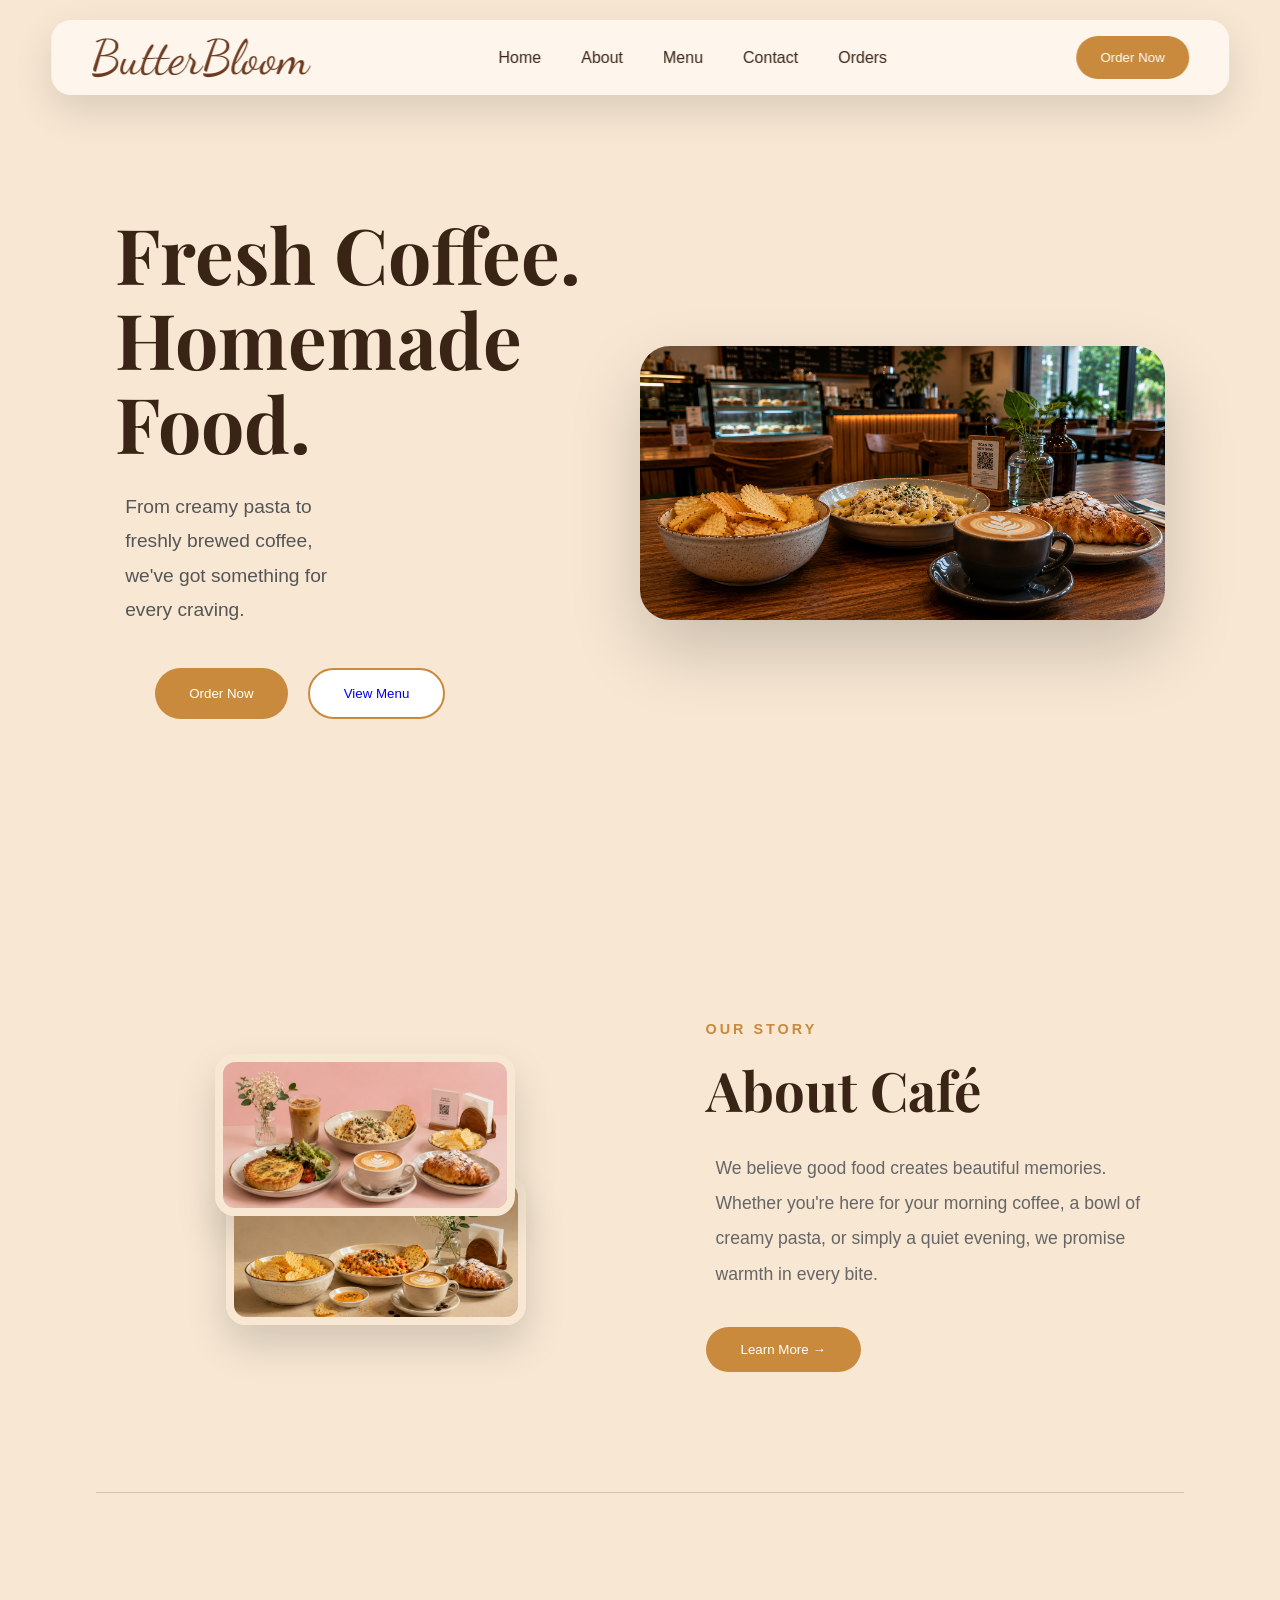
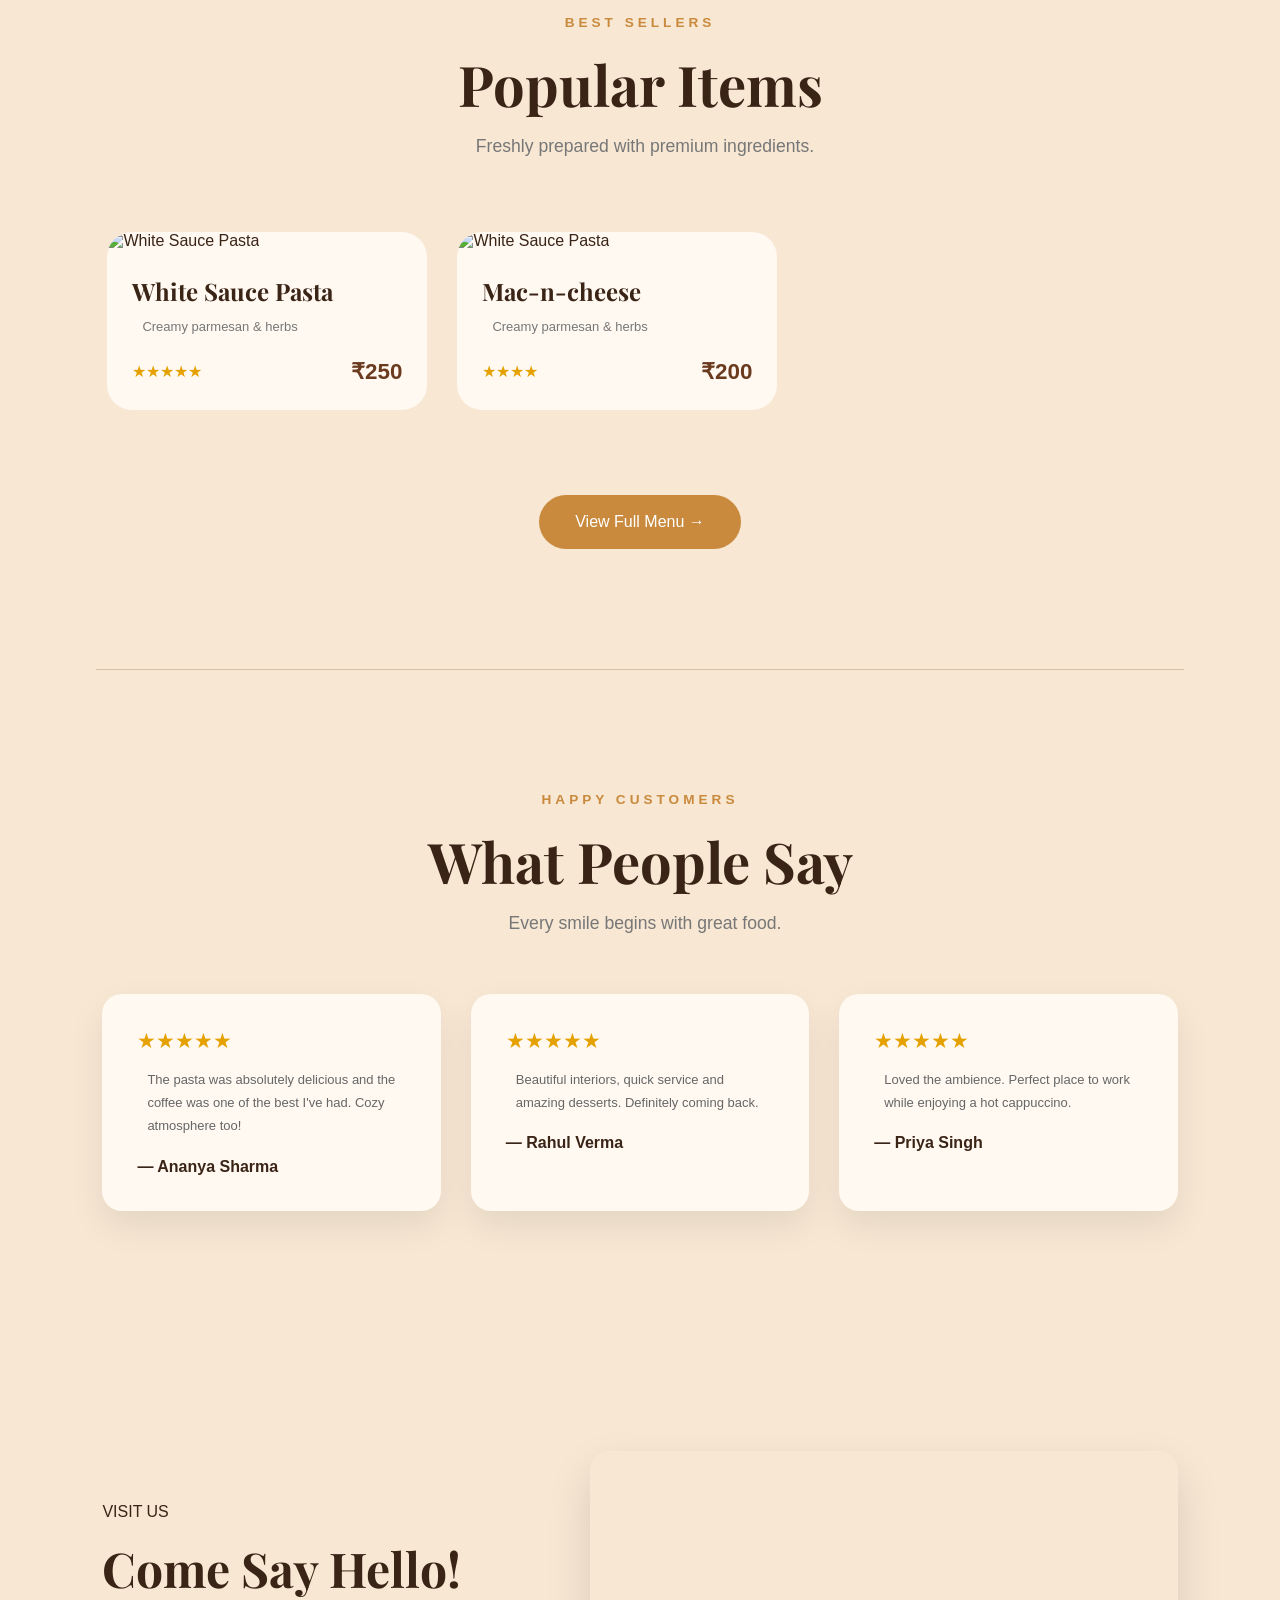
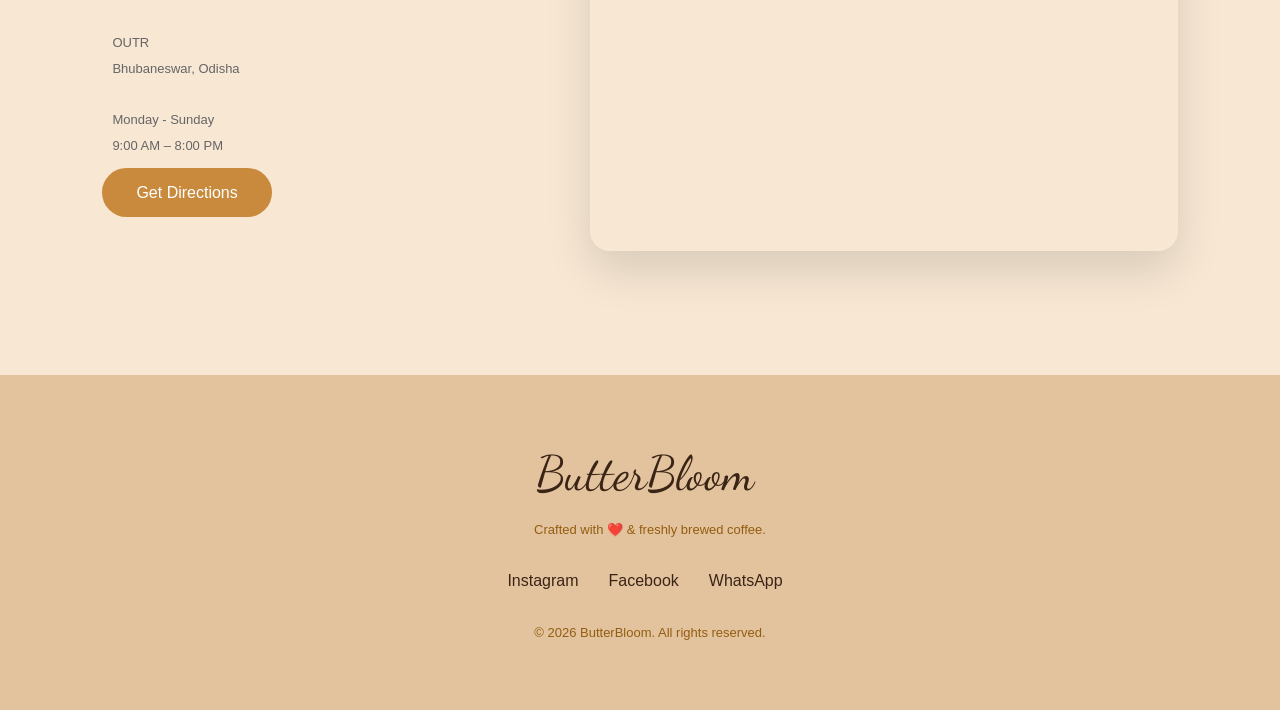
==== commit b720ea6d: "added missing google font links in index.html" ====
--- a/zairza-project/index.html
+++ b/zairza-project/index.html
@@ -8,6 +8,20 @@
 <link rel="preconnect" href="https://fonts.gstatic.com" crossorigin>
 <link href="https://fonts.googleapis.com/css2?family=Lora:wght@400;500;600;700&display=swap" rel="stylesheet">
     <link rel="stylesheet" href="style.css">
+    
+   <link rel="preconnect" href="https://fonts.googleapis.com">
+<link rel="preconnect" href="https://fonts.gstatic.com" crossorigin>
+<link href="https://fonts.googleapis.com/css2?family=Lora:wght@400;500;600;700&display=swap" rel="stylesheet">
+    <link rel="stylesheet" href="style.css">
+    <link rel="preconnect" href="https://fonts.googleapis.com">
+<link rel="preconnect" href="https://fonts.gstatic.com" crossorigin>
+<link href="https://fonts.googleapis.com/css2?family=Playfair+Display:ital,wght@0,400..900;1,400..900&display=swap" rel="stylesheet">
+<link rel="preconnect" href="https://fonts.googleapis.com">
+<link rel="preconnect" href="https://fonts.gstatic.com" crossorigin>
+<link href="https://fonts.googleapis.com/css2?family=Dancing+Script:wght@400..700&display=swap" rel="stylesheet">
+<link rel="preconnect" href="https://fonts.googleapis.com">
+<link rel="preconnect" href="https://fonts.gstatic.com" crossorigin>
+<link href="https://fonts.googleapis.com/css2?family=Poppins:ital,wght@0,100;0,200;0,300;0,400;0,500;0,600;0,700;0,800;0,900;1,100;1,200;1,300;1,400;1,500;1,600;1,700;1,800;1,900&display=swap" rel="stylesheet">
 </head>
 <body>
 
--- a/zairza-project/style.css
+++ b/zairza-project/style.css
@@ -55,7 +55,7 @@
 
 .logo{
 
-    font-family:"Dancing Script";
+    font-family:"Dancing Script",cursive;
     font-size:3rem;
     color:#6b3b20;
 }
@@ -1287,7 +1287,7 @@
     font-weight:600;
     position:relative;
 
-
+}
 /* for all sections */
 @media (max-width:768px){
 
@@ -1315,4 +1315,125 @@
 
 
 
+}
+.top-two{
+    display:flex;
+    flex-direction:row;
+    gap:80px;
+}
+.top-left{
+display:flex;
+flex-direction:column;
+height:500px;
+width:330px;
+margin-top:200px;
+margin-left:70px;
+}
+.top-left h1{
+    color: #3A2416;
+    font-family:"Playfair Display", sans-serif;
+    font-size:40px;
+}
+.need-help{
+    display:flex;
+    flex-direction:column;
+    background-color:white;
+    color:black;
+    margin-top:30px;
+    width:280px;
+    height:140px;
+    border-radius:20px;
+    box-shadow: 0 10px 30px rgba(0,0,0,.2);
+    padding-top:30px;
+    align-items:center;
+    font-family:"Playfair Display", sans-serif;
+    font-weight: bold;
+}
+#contact-us{
+    margin-top:20px;
+    border-radius:30px;
+    background-color:#f6d2a5;
+    color : #C98A3D;
+    width:120px;
+    height:40px;
+    font-weight:bolder;
+    border-color: #ffebd2;
+}
+#top-left-tag{
+    font-family:"Poppins", serif;
+}
+.top-right{
+    margin-top:200px;
+    background-color:transparent;
+    box-shadow: 0 10px 30px rgba(0,0,0,.2);
+    width:1200px;
+    height:600px;
+    border-radius:20px;
+}
+.top-right-btn{
+    display:flex;
+    flex-direction:row;
+    gap:20px;
+    margin-top:10px;
+    margin-left:30px;
+}
+.tab{
+    border-radius:30px;
+    background-color:transparent;
+    color : rgb(149, 145, 145);
+    width:120px;
+    height:40px;
+    font-weight:bolder;
+    border-color:transparent;
+}
+.tab:hover{
+    color:#ec8f1d;
+}
+.tab.active{
+    background:#c6730e;
+    color:white;
+    box-shadow:0 4px 12px rgba(201,110,47,0.25);
+}
+.last{
+    width:1350px;
+    height:300px;
+    box-shadow: 0 10px 30px rgba(0,0,0,.2);
+    background-color:transparent;
+    display:flex;
+    flex-direction:row;
+    margin-top:50px;
+    margin-left:90px;
+    border-radius:20px;
+}
+#last-img{
+    width:600px;
+    object-fit:cover;
+    height:300px;
+    border-radius:5px;
+    padding:20px;
+}
+.last-right{
+    display:flex;
+    flex-direction:column;
+    gap:20px;
+    padding-top:100px;
+    margin-left:50px;
+}
+#good-food{
+    font-family:"Playfair Display", sans-serif;
+    font-size:35px;
+}
+#last-tagline{
+    font-size:medium;
+    font-weight:light;
+    font-family:"Poppins",serif;
+}
+.order-button{
+  background-color:#c6730e;
+  color:white;
+  width:100px;
+  height:50px;
+  border-radius:30px;
+   box-shadow: 0 10px 30px rgba(0,0,0,.2);
+   border-color:transparent;
 }
--- a/zairza-project/style.css
+++ b/zairza-project/style.css
@@ -55,7 +55,7 @@
 
 .logo{
 
-    font-family:"Dancing Script";
+    font-family:"Dancing Script",cursive;
     font-size:3rem;
     color:#6b3b20;
 }
@@ -1287,7 +1287,7 @@
     font-weight:600;
     position:relative;
 
-
+}
 /* for all sections */
 @media (max-width:768px){
 
@@ -1315,4 +1315,125 @@
 
 
 
+}
+.top-two{
+    display:flex;
+    flex-direction:row;
+    gap:80px;
+}
+.top-left{
+display:flex;
+flex-direction:column;
+height:500px;
+width:330px;
+margin-top:200px;
+margin-left:70px;
+}
+.top-left h1{
+    color: #3A2416;
+    font-family:"Playfair Display", sans-serif;
+    font-size:40px;
+}
+.need-help{
+    display:flex;
+    flex-direction:column;
+    background-color:white;
+    color:black;
+    margin-top:30px;
+    width:280px;
+    height:140px;
+    border-radius:20px;
+    box-shadow: 0 10px 30px rgba(0,0,0,.2);
+    padding-top:30px;
+    align-items:center;
+    font-family:"Playfair Display", sans-serif;
+    font-weight: bold;
+}
+#contact-us{
+    margin-top:20px;
+    border-radius:30px;
+    background-color:#f6d2a5;
+    color : #C98A3D;
+    width:120px;
+    height:40px;
+    font-weight:bolder;
+    border-color: #ffebd2;
+}
+#top-left-tag{
+    font-family:"Poppins", serif;
+}
+.top-right{
+    margin-top:200px;
+    background-color:transparent;
+    box-shadow: 0 10px 30px rgba(0,0,0,.2);
+    width:1200px;
+    height:600px;
+    border-radius:20px;
+}
+.top-right-btn{
+    display:flex;
+    flex-direction:row;
+    gap:20px;
+    margin-top:10px;
+    margin-left:30px;
+}
+.tab{
+    border-radius:30px;
+    background-color:transparent;
+    color : rgb(149, 145, 145);
+    width:120px;
+    height:40px;
+    font-weight:bolder;
+    border-color:transparent;
+}
+.tab:hover{
+    color:#ec8f1d;
+}
+.tab.active{
+    background:#c6730e;
+    color:white;
+    box-shadow:0 4px 12px rgba(201,110,47,0.25);
+}
+.last{
+    width:1350px;
+    height:300px;
+    box-shadow: 0 10px 30px rgba(0,0,0,.2);
+    background-color:transparent;
+    display:flex;
+    flex-direction:row;
+    margin-top:50px;
+    margin-left:90px;
+    border-radius:20px;
+}
+#last-img{
+    width:600px;
+    object-fit:cover;
+    height:300px;
+    border-radius:5px;
+    padding:20px;
+}
+.last-right{
+    display:flex;
+    flex-direction:column;
+    gap:20px;
+    padding-top:100px;
+    margin-left:50px;
+}
+#good-food{
+    font-family:"Playfair Display", sans-serif;
+    font-size:35px;
+}
+#last-tagline{
+    font-size:medium;
+    font-weight:light;
+    font-family:"Poppins",serif;
+}
+.order-button{
+  background-color:#c6730e;
+  color:white;
+  width:100px;
+  height:50px;
+  border-radius:30px;
+   box-shadow: 0 10px 30px rgba(0,0,0,.2);
+   border-color:transparent;
 }
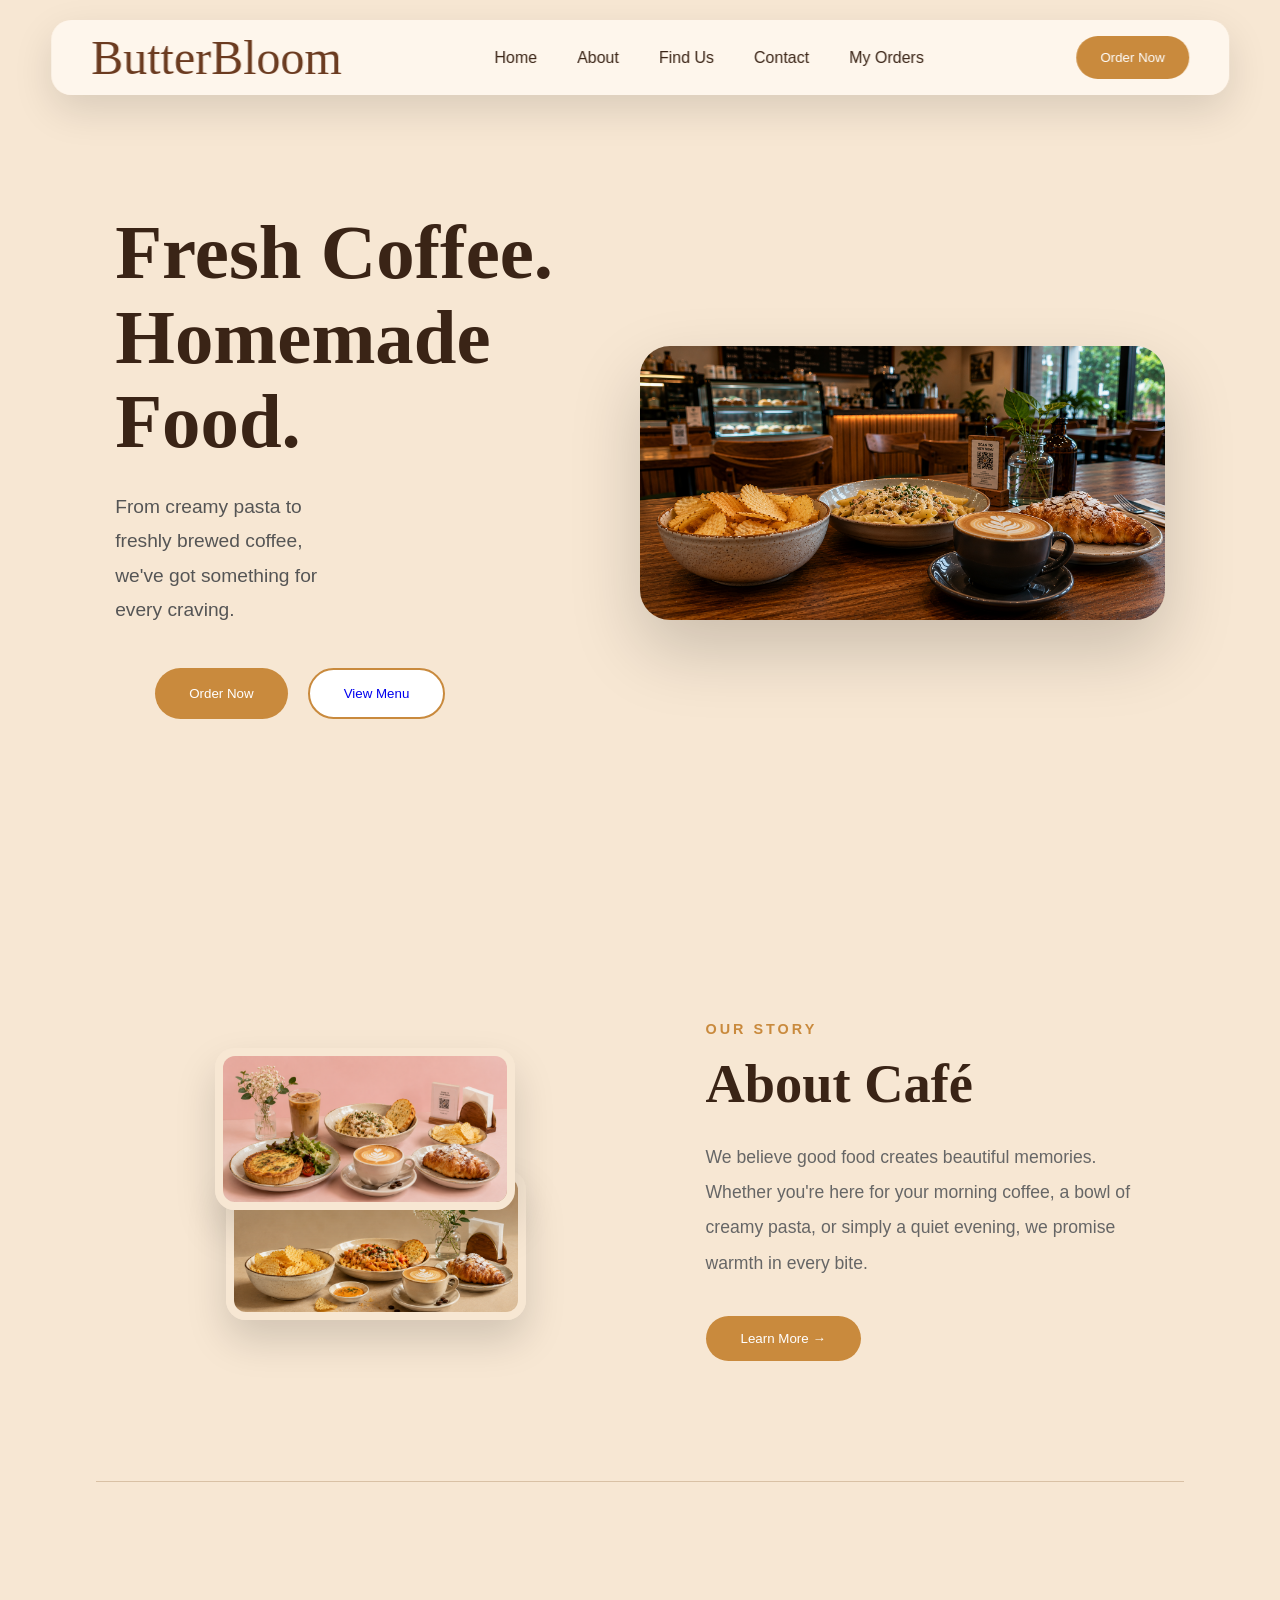
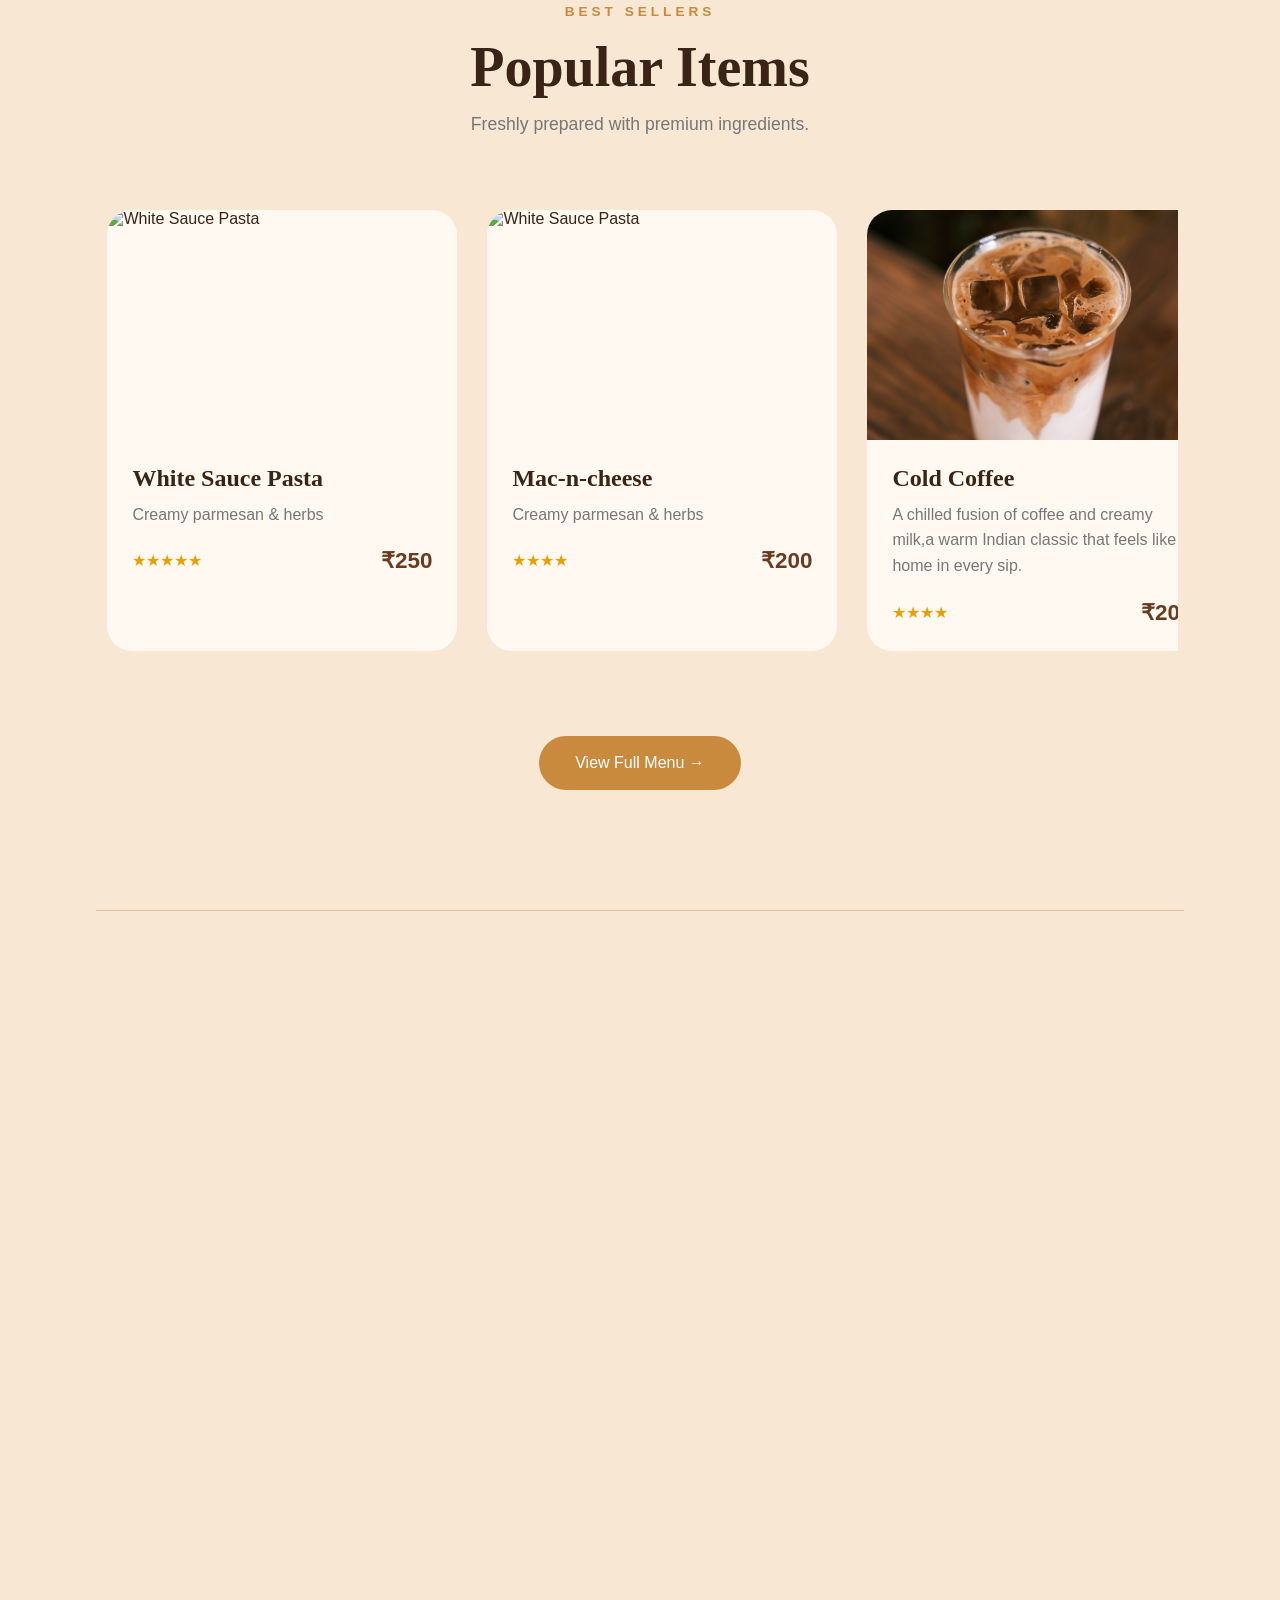
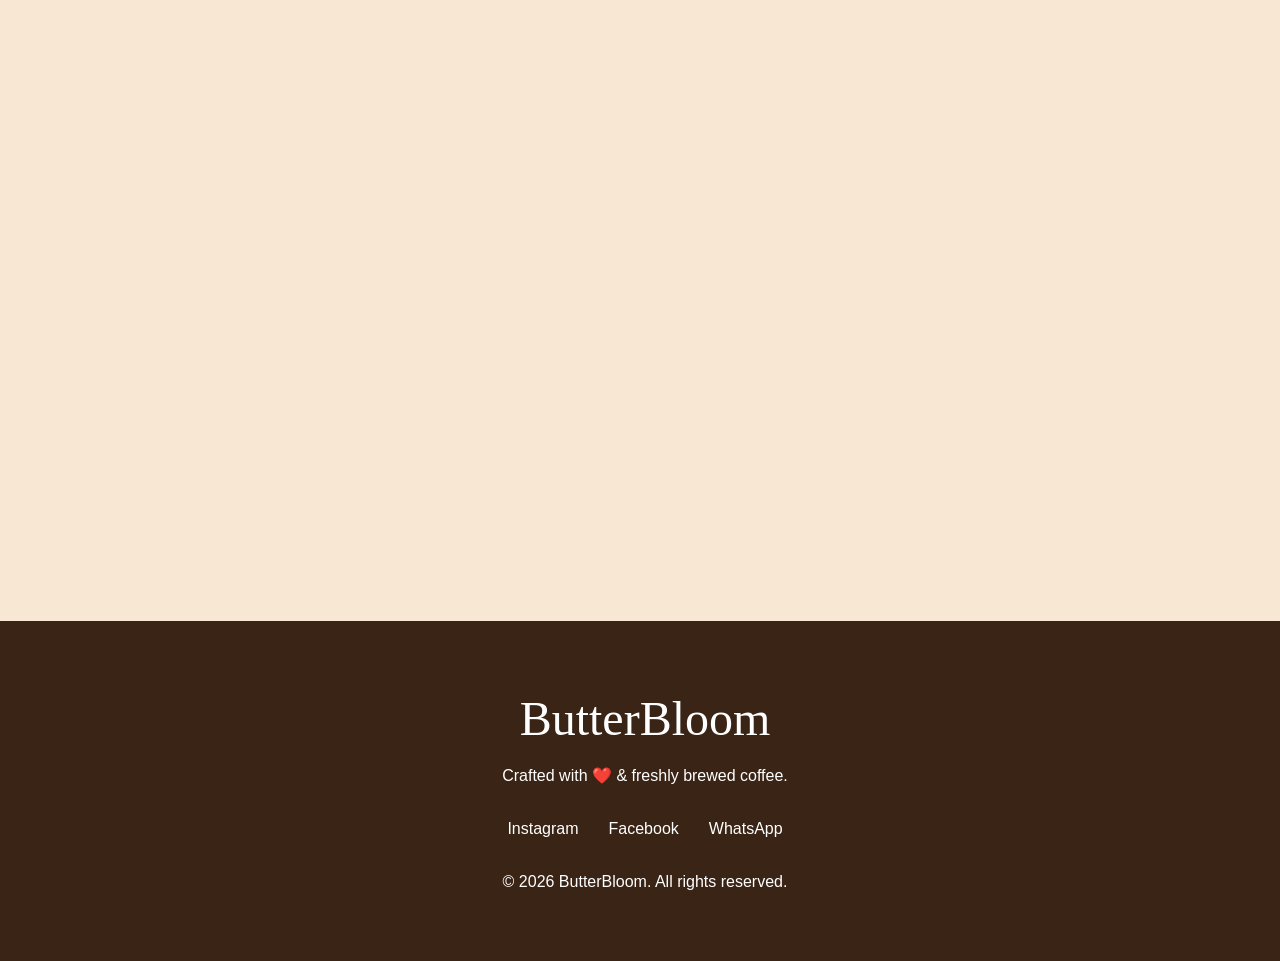
==== commit fa229e1a: "i don't even remember the things i added and fixed" ====
--- a/zairza-project/index.html
+++ b/zairza-project/index.html
@@ -3,25 +3,11 @@
 <head>
     <meta charset="UTF-8">
     <meta name="viewport" content="width=device-width, initial-scale=1.0">
-    <title>coffee peena hai yara</title>
+    <title>ButterBloom</title>
     <link rel="preconnect" href="https://fonts.googleapis.com">
 <link rel="preconnect" href="https://fonts.gstatic.com" crossorigin>
 <link href="https://fonts.googleapis.com/css2?family=Lora:wght@400;500;600;700&display=swap" rel="stylesheet">
     <link rel="stylesheet" href="style.css">
-    
-   <link rel="preconnect" href="https://fonts.googleapis.com">
-<link rel="preconnect" href="https://fonts.gstatic.com" crossorigin>
-<link href="https://fonts.googleapis.com/css2?family=Lora:wght@400;500;600;700&display=swap" rel="stylesheet">
-    <link rel="stylesheet" href="style.css">
-    <link rel="preconnect" href="https://fonts.googleapis.com">
-<link rel="preconnect" href="https://fonts.gstatic.com" crossorigin>
-<link href="https://fonts.googleapis.com/css2?family=Playfair+Display:ital,wght@0,400..900;1,400..900&display=swap" rel="stylesheet">
-<link rel="preconnect" href="https://fonts.googleapis.com">
-<link rel="preconnect" href="https://fonts.gstatic.com" crossorigin>
-<link href="https://fonts.googleapis.com/css2?family=Dancing+Script:wght@400..700&display=swap" rel="stylesheet">
-<link rel="preconnect" href="https://fonts.googleapis.com">
-<link rel="preconnect" href="https://fonts.gstatic.com" crossorigin>
-<link href="https://fonts.googleapis.com/css2?family=Poppins:ital,wght@0,100;0,200;0,300;0,400;0,500;0,600;0,700;0,800;0,900;1,100;1,200;1,300;1,400;1,500;1,600;1,700;1,800;1,900&display=swap" rel="stylesheet">
 </head>
 <body>
 
@@ -35,9 +21,9 @@
     <ul class="nav-links">
         <li><a class="active" href="index.html">Home</a></li>
         <li><a href="#about">About</a></li>
-        <li><a  href="menu.html">Menu</a></li>
+        <li><a  href="#find">Find Us</a></li>
         <li><a href="#contact">Contact</a></li>
-        <li><a href="orders.html">Orders</a></li>
+        <li><a href="orders.html">My Orders</a></li>
     </ul>
 
     <button class="order-btn">
@@ -50,7 +36,7 @@
 
 <nav class="hamburger" id="hamburger">
     <!-- <div class="logo2">ButterBloom</div> -->
-    <button class="hamburger-btn" id="menuToggle" aria-label="Toggle Navigation">
+    <button class="hamburger-btn" id="menuToggle" aria-label="Toggle Navigation" aria-expanded="false">
     <span class="bar"></span>
     <span class="bar"></span>
     <span class="bar"></span>
@@ -58,10 +44,11 @@
 
     <!-- <button class="hamburger-btn">☰</button> -->
     <ul class="ham-nav-links" id="ham-nav-links">
+        <li><a href="index.html">Home</a></li>
         <li><a href="#about">About</a></li>
-        <li><a href="#popular">Popular Items</a></li>
-        <li><a href="#find">Find Us</a></li>
+        <li><a href="menu.html">Menu</a></li>
         <li><a href="#contact">Contact</a></li>
+        <li><a href="orders.html">Orders</a></li>
     </ul>
 </nav>
 
@@ -208,6 +195,20 @@
                 </div>
             </div>
 
+            <div class="card">
+                <img src="images/drinks/coldcoffee.jpg" alt="White Sauce Pasta">
+
+                <div class="card-content">
+                    <h3>Cold Coffee</h3>
+                    <p>A chilled fusion of coffee and creamy milk,a warm Indian classic that feels like home in every sip.</p>
+
+                    <div class="price-row">
+                        <span class="rating">★★★★</span>
+                        <span class="price">₹200</span>
+                    </div>
+                </div>
+            </div>
+
 
         </div>
 
@@ -335,41 +336,10 @@
 </button>
 
 <script src="script.js"></script>
-<script>
-const sections = document.querySelectorAll("section");
-const navLinks = document.querySelectorAll(".nav-links a");
-
-window.addEventListener("scroll", () => {
-
-    let current = "";
-
-    sections.forEach(section => {
-
-        const sectionTop = section.offsetTop - 200;
-        const sectionHeight = section.offsetHeight;
-
-        if (scrollY +300 >= sectionTop && scrollY < sectionTop + sectionHeight) {
-            current = section.id;
-        }
-
-    });
-
-    navLinks.forEach(link => {
-
-        link.classList.remove("active");
-
-        if(link.getAttribute("href") === "#" + current){
-            link.classList.add("active");
-        }
-
-    });
-
-});
-</script>
 
 </body>
 
 
 
 
-</html>+</html>
--- a/zairza-project/style.css
+++ b/zairza-project/style.css
@@ -97,20 +97,100 @@
     
 }
 
+.hamburger{
+    display:none;
+}
+
+.hamburger-btn{
+    position:fixed;
+    top:28px;
+    right:28px;
+    z-index:1201;
+    width:52px;
+    height:52px;
+    border:none;
+    border-radius:50%;
+    background:#C98A3D;
+    box-shadow:0 12px 28px rgba(0,0,0,.22);
+    cursor:pointer;
+    align-items:center;
+    justify-content:center;
+    flex-direction:column;
+    gap:6px;
+}
+
+.bar{
+    display:block;
+    width:24px;
+    height:3px;
+    border-radius:999px;
+    background:white;
+    transition:.28s ease;
+}
+
+.hamburger.open .bar:nth-child(1){
+    transform:translateY(9px) rotate(45deg);
+}
+
+.hamburger.open .bar:nth-child(2){
+    opacity:0;
+}
+
+.hamburger.open .bar:nth-child(3){
+    transform:translateY(-9px) rotate(-45deg);
+}
+
 .ham-nav-links {
-    display: none;
-    flex-direction: column;
+    position:fixed;
+    top:92px;
+    right:28px;
+    z-index:1200;
+    display:flex;
+    flex-direction:column;
+    gap:6px;
+    width:220px;
+    list-style:none;
+    padding:14px;
+    border-radius:18px;
+    background:rgba(255,248,240,.96);
+    box-shadow:0 18px 42px rgba(0,0,0,.2);
+    backdrop-filter:blur(8px);
+    opacity:0;
+    transform:translateY(-12px) scale(.96);
+    pointer-events:none;
+    transition:.28s ease;
 }
 
 .ham-nav-links.active {
-    display: flex;
-}
-
-@media (min-width: 1000px) {
+    opacity:1;
+    transform:translateY(0) scale(1);
+    pointer-events:auto;
+}
+
+.ham-nav-links a{
+    display:block;
+    color:#3A2416;
+    text-decoration:none;
+    font-family:"Poppins", sans-serif;
+    font-weight:600;
+    padding:12px 14px;
+    border-radius:12px;
+    transition:.25s ease;
+}
+
+.ham-nav-links a:hover{
+    background:#f6d2a5;
+    color:#8a520d;
+}
+
+@media (max-width: 1000px) {
     .hamburger {
-        display: none;
-    }   
-
+        display:block;
+    }
+
+    .hamburger-btn{
+        display:flex;
+    }
 }
 
 /* order button */
@@ -388,509 +468,8 @@
     background:#d9c1a5;
     margin:auto;
 }
-.ourmenu{
-    height:500px;
-    display: flex; 
-    flex-direction:column;
-    align-items: center;
-    padding-top:80px;
-    background-color:#E3C39D;
-}
-#mwl{
-    margin-bottom: 50px;
-    font-family:"Dancing Script", cursive;
-    font-size:20px;
-}
-.menu{
-    display:flex;
-    flex-direction:row;
-    gap:10px;
-    font-size:60px;
-}
-#our{
-    font-family:"Playfair Display", serif;
-    font-weight: Bold;
-    color:black;
-    font-size:larger;
-}
-#menu{
-    font-family:"Dancing Script", cursive;
-    color: #ff3960;
-    font-size:larger;
-}
-#tagline{
-    font-family: "Poppins", sans-serif;
-    display:flex;
-    flex-direction:column;
-    align-items:center;
-    margin-top:20px;
-    color:#935d11;
-    font-weight:normal;
-}
-#heart{
-    height:50px;
-    margin-left:10px;
-    padding-top:30px;
-    size:30px;
-}
-.header{
-    background-color:#E3C39D;
-
-}
-.sparkles{
-    display:flex;
-    flex-direction:row;
-    size:30px;
-    gap:5px;
-}
-.buttons{
-    display:flex;
-    flex-direction:row;
-    border-color:#935d11;
-    padding-top: 50px;
-    gap:50px;
-    border-radius:30px;
-}
-#a{
-    width:80px;
-    height:40px;
-    border-radius:30px;
-    background-color:transparent;
-    border: 2px solid #ee9a24;
-    font-family: "Poppins", sans-serif;
-    font-size:18px;
-}
-#b{
-    width:120px;
-    height:40px;
-    border-radius:30px;
-    background-color:transparent;
-    border: 2px solid #ee9a24;
-     font-family: "Poppins", sans-serif;
-    font-size:18px;
-}
-#c{
-    width:130px;
-    height:40px;
-    border-radius:30px;
-    background-color:transparent;
-    border: 2px solid #ee9a24;
-     font-family: "Poppins", sans-serif;
-    font-size:18px;
-}#d{
-    width:170px;
-    height:40px;
-    border-radius:30px;
-    background-color:transparent;
-    border: 2px solid #ee9a24;
-     font-family: "Poppins", sans-serif;
-    font-size:18px;
-}
-#e{
-    width:120px;
-    height:40px;
-    border-radius:30px;
-    background-color:transparent;
-    border: 2px solid #ee9a24;
-     font-family: "Poppins", sans-serif;
-    font-size:18px;
-}#f{
-    width:120px;
-    height:40px;
-    border-radius:30px;
-    background-color:transparent;
-    border: 2px solid #ee9a24;
-     font-family: "Poppins", sans-serif;
-    font-size:18px;
-}#g{
-    width:120px;
-    height:40px;
-    border-radius:30px;
-    background-color:transparent;
-    border: 2px solid #ee9a24;
-     font-family: "Poppins", sans-serif;
-    font-size:18px;
-}#h{
-    width:130px;
-    height:40px;
-    border-radius:30px;
-    background-color:transparent;
-    border: 2px solid #ee9a24;
-     font-family: "Poppins", sans-serif;
-    font-size:18px;
-}
-#a:hover{
-    background-color:#C98A3D;
-    color:white;
-}
-#b:hover{
-    background-color:#C98A3D;
-    color:white;
-}
-#c:hover{
-    background-color:#C98A3D;
-    color:white;
-}
-#d:hover{
-    background-color:#C98A3D;
-    color:white;
-}
-#e:hover{
-    background-color:#C98A3D;
-    color:white;
-}
-#f:hover{
-    background-color:#C98A3D;
-    color:white;
-}
-#g:hover{
-    background-color:#C98A3D;
-    color:white;
-}
-#h:hover{
-    background-color:#C98A3D;
-    color:white;
-}
-#shine{
-    height:30px;
-}
- .drinks{
-    display:flex;
-    flex-direction:row;
-    margin-top:80px;
-    gap:2px;
-    margin-left:30px;
-    
- }
- #drinks{
-    font-family: "Playfair Display", serif;
-    color: black;
- }
- #sips{
-    font-family:"Dancing Script", cursive;
-    color:#ff3960;
- }
- #line{
-    flex:1;
-    height:1px;
-    background-color:#E3C39D;
-    margin-left:15px;
-    margin-top:15px;
- }
- .drinksandsips{
-    display:flex;
-    gap:30px;
-    flex-direction:row;
-    flex-wrap:wrap;
-    
- }
-
- .cappuccino{
-    width:350px;
-    height:350px;
-    box-shadow: 0 10px 30px rgba(216,139,151,0.15);
-    border-radius:10%;
-    margin-left:30px;
-    background-color:white;
-    margin-top:30px;
-
- }
- #cappuccinoimg{
-    height: 220px;
-    width:350px;
-    overflow: hidden;
-    object-fit:cover;
-    border-top-left-radius:10%;
-    border-top-right-radius: 10%;
- }
- #cappuccinotext{
-    margin-left:10px;
-    font-family:"Playfair Display", serif;
-    color:black;
- }
- p{
-    color:#935d11;
-    padding-left:10px;
-    margin-top:10px;
-    font-size:small;
- }
- #cappuccinoprice{
-    margin-top:20px;
-    margin-left:10px;
-    color:#fe920e;
-    font-weight: bold;
-    display:flex;
-    flex-direction:row;
-    gap:250px;
-    
- }
- #plus{
-    height:30px;
-    width:30px;
-    border-radius:50%;
-    background-color:#fe920e;
-    color:white;
-    padding-left: 10px;
-    padding-top: 7px;
-    padding-right:7px;
-    padding-bottom:7px;
-    margin-bottom:50px;
- }
- .masalachai{
-    width:350px;
-    height:350px;
-    box-shadow: 0 10px 30px rgba(216,139,151,0.15);
-    border-radius:10%;
-    margin-left:30px;
-    background-color:white;
-    margin-top:30px;
- }
- #masalachaiimg{
-    height: 220px;
-    width:350px;
-    overflow: hidden;
-    object-fit:cover;
-    border-top-left-radius:10%;
-    border-top-right-radius: 10%;
- }
- #masalachaitext{
-    margin-left:10px;
-    font-family:"Playfair Display", serif;
-    color:black;
- }
- p{
-    color:#935d11;
-    padding-left:10px;
-    margin-top:10px;
-    font-size:small;
- }
- #masalachaiprice{
-    margin-top:20px;
-    margin-left:10px;
-    color:#fe920e;
-    font-weight: bold;
-    display:flex;
-    flex-direction:row;
-    gap:250px;
-    
- }
- #plus{
-    height:30px;
-    width:30px;
-    border-radius:50%;
-    background-color:#fe920e;
-    color:white;
-    padding-left: 10px;
-    padding-top: 7px;
-    padding-right:7px;
-    padding-bottom:7px;
-    margin-bottom:50px;
- }
- .coldcoffee{
-    width:350px;
-    height:350px;
-    box-shadow: 0 10px 30px rgba(216,139,151,0.15);
-    border-radius:10%;
-    margin-left:30px;
-    background-color:white;
-    margin-top:30px;
- }
- #coldcoffeeimg{
-    height: 220px;
-    width:350px;
-    overflow: hidden;
-    object-fit:cover;
-    border-top-left-radius:10%;
-    border-top-right-radius: 10%;
- }
- #coldcoffeetext{
-    margin-left:10px;
-    font-family:"Playfair Display", serif;
-    color:black;
- }
- p{
-    color:#935d11;
-    padding-left:10px;
-    margin-top:10px;
-    font-size:small;
- }
- #coldcoffeeprice{
-    margin-top:20px;
-    margin-left:10px;
-    color:#fe920e;
-    font-weight: bold;
-    display:flex;
-    flex-direction:row;
-    gap:250px;
-    
- }
- #plus{
-    height:30px;
-    width:30px;
-    border-radius:50%;
-    background-color:#fe920e;
-    color:white;
-    padding-left: 10px;
-    padding-top: 7px;
-    padding-right:7px;
-    padding-bottom:7px;
-    margin-bottom:50px;
- }
- .matcha{
-    width:350px;
-    height:350px;
-    box-shadow: 0 10px 30px rgba(216,139,151,0.15);
-    border-radius:10%;
-    margin-left:30px;
-    background-color:white;
-    margin-top:30px;
- }
- #matchaimg{
-    height: 220px;
-    width:350px;
-    overflow: hidden;
-    object-fit:cover;
-    border-top-left-radius:10%;
-    border-top-right-radius: 10%;
- }
- #matchatext{
-    margin-left:10px;
-    font-family:"Playfair Display", serif;
-    color:black;
- }
- p{
-    color:#935d11;
-    padding-left:10px;
-    margin-top:10px;
-    font-size:small;
- }
- #matchaprice{
-    margin-top:20px;
-    margin-left:10px;
-    color:#fe920e;
-    font-weight: bold;
-    display:flex;
-    flex-direction:row;
-    gap:250px;
-    
- }
- #plus{
-    height:30px;
-    width:30px;
-    border-radius:50%;
-    background-color:#fe920e;
-    color:white;
-    padding-left: 10px;
-    padding-top: 7px;
-    padding-right:7px;
-    padding-bottom:7px;
-    margin-bottom:50px;
- }
- .americano{
-    width:350px;
-    height:350px;
-    box-shadow: 0 10px 30px rgba(216,139,151,0.15);
-    border-radius:10%;
-    margin-left:30px;
-    background-color:white;
-    margin-top:30px;
- }
- #americanoimg{
-    height: 220px;
-    width:350px;
-    overflow: hidden;
-    object-fit:cover;
-    border-top-left-radius:10%;
-    border-top-right-radius: 10%;
- }
- #americanotext{
-    margin-left:10px;
-    font-family:"Playfair Display", serif;
-    color:black;
- }
- p{
-    color:#935d11;
-    padding-left:10px;
-    margin-top:10px;
-    font-size:small;
- }
- #americanoprice{
-    margin-top:20px;
-    margin-left:10px;
-    color:#fe920e;
-    font-weight: bold;
-    display:flex;
-    flex-direction:row;
-    gap:250px;
-    
- }
- #plus{
-    height:30px;
-    width:30px;
-    border-radius:50%;
-    background-color:#fe920e;
-    color:white;
-    padding-left: 10px;
-    padding-top: 7px;
-    padding-right:7px;
-    padding-bottom:7px;
-    margin-bottom:50px;
- }
- .burgers{
-    display:flex;
-    flex-direction:row;
-    margin-top:80px;
-    gap:2px;
-    margin-left:30px;
- }
-  #burgers{
-    font-family: "Playfair Display", serif;
-    color: black;
- }
- #buns{
-    font-family:"Dancing Script", cursive;
-    color:#ff3960;
- }
- .footer{
-    display:flex;
-    flex-direction:column;
-    align-items: center;
-    background-color:#E3C39D;
-    height:300px;
-    margin-top:100px;
-
- }
- #hungry{
-    margin-top: 30px;
-    margin-bottom : 30px;
-    font-family: "Dancing Script", cursive;
-    font-size:20px;
- }
- #cat{
-    margin-bottom:10px;
-    font-family:"Display Playfair", serif;
-    
- }
- .footerbutton{
-    margin-top:30px;
-    display:flex;
-    flex-direction:row;
-    gap:5px;
- }
- #ordernow{
-    width:100px;
-    height:50px;
-    background-color:#C98A3D;
-    color:white;
-    border-radius:30px ;
- }
- #visitus{
-    width:100px;
-    height:50px;
-    background-color:#C98A3D;
-    color:white;
-    border-radius:30px ;
- }
+
+
 
 /* floating beans */
 
@@ -976,13 +555,19 @@
 }
 
 .card {
-    min-width: 320px;
+    min-width: 350px;
     background: #FFF9F2;
     border-radius: 25px;
     overflow: hidden;
     flex-shrink: 0;
     /* box-shadow: 0 15px 35px rgba(0,0,0,.08); */
     transition: .35s;
+    overflow-wrap: break-word;
+    max-width: 350px;
+    
+    display: flex;
+    flex-direction: column;
+    flex: 1;
 }
 
 .card:hover {
@@ -1186,7 +771,7 @@
 /* footer */
 
 footer {
-    background-color:#E3C39D;
+    background-color:#3A2416;
     color: white;
     text-align: center;
     padding: 70px 20px;
@@ -1197,7 +782,7 @@
     font-family: "Dancing Script",cursive;
     font-size: 3rem;
     margin-bottom: 20px;
-    color:#3A2416;
+    /* color:#3A2416; */
 }
 
 .footer-links {
@@ -1212,7 +797,7 @@
     color: white;
     text-decoration: none;
     transition: .3s;
-    color:#3A2416;
+    /* color:#3A2416; */
 }
 
 .footer-links a:hover {
@@ -1251,18 +836,22 @@
 #topBtn:hover {
     opacity: 100%;
 }
+
 .order-btn a{
     text-decoration:none;
     color:white;
 }
+
 .primary a{
     text-decoration:none;
     color:white;
 }
+
 .secondary a{
     text-decoration:none;
     
 }
+
 .filter-btn {
   padding: 10px 16px;
   border: none;
@@ -1282,14 +871,16 @@
   color: white;
   border-radius: 20px;
 }
+
 .nav-links a.active{
     color: #B65E3C;
     font-weight:600;
     position:relative;
 
 }
+
 /* for all sections */
-@media (max-width:768px){
+@media (max-width:768px) {
 
     h1{
         font-size:2.8rem;
@@ -1313,127 +904,4 @@
         padding:14px 28px;
     }
 
-
-
-}
-.top-two{
-    display:flex;
-    flex-direction:row;
-    gap:80px;
-}
-.top-left{
-display:flex;
-flex-direction:column;
-height:500px;
-width:330px;
-margin-top:200px;
-margin-left:70px;
-}
-.top-left h1{
-    color: #3A2416;
-    font-family:"Playfair Display", sans-serif;
-    font-size:40px;
-}
-.need-help{
-    display:flex;
-    flex-direction:column;
-    background-color:white;
-    color:black;
-    margin-top:30px;
-    width:280px;
-    height:140px;
-    border-radius:20px;
-    box-shadow: 0 10px 30px rgba(0,0,0,.2);
-    padding-top:30px;
-    align-items:center;
-    font-family:"Playfair Display", sans-serif;
-    font-weight: bold;
-}
-#contact-us{
-    margin-top:20px;
-    border-radius:30px;
-    background-color:#f6d2a5;
-    color : #C98A3D;
-    width:120px;
-    height:40px;
-    font-weight:bolder;
-    border-color: #ffebd2;
-}
-#top-left-tag{
-    font-family:"Poppins", serif;
-}
-.top-right{
-    margin-top:200px;
-    background-color:transparent;
-    box-shadow: 0 10px 30px rgba(0,0,0,.2);
-    width:1200px;
-    height:600px;
-    border-radius:20px;
-}
-.top-right-btn{
-    display:flex;
-    flex-direction:row;
-    gap:20px;
-    margin-top:10px;
-    margin-left:30px;
-}
-.tab{
-    border-radius:30px;
-    background-color:transparent;
-    color : rgb(149, 145, 145);
-    width:120px;
-    height:40px;
-    font-weight:bolder;
-    border-color:transparent;
-}
-.tab:hover{
-    color:#ec8f1d;
-}
-.tab.active{
-    background:#c6730e;
-    color:white;
-    box-shadow:0 4px 12px rgba(201,110,47,0.25);
-}
-.last{
-    width:1350px;
-    height:300px;
-    box-shadow: 0 10px 30px rgba(0,0,0,.2);
-    background-color:transparent;
-    display:flex;
-    flex-direction:row;
-    margin-top:50px;
-    margin-left:90px;
-    border-radius:20px;
-}
-#last-img{
-    width:600px;
-    object-fit:cover;
-    height:300px;
-    border-radius:5px;
-    padding:20px;
-}
-.last-right{
-    display:flex;
-    flex-direction:column;
-    gap:20px;
-    padding-top:100px;
-    margin-left:50px;
-}
-#good-food{
-    font-family:"Playfair Display", sans-serif;
-    font-size:35px;
-}
-#last-tagline{
-    font-size:medium;
-    font-weight:light;
-    font-family:"Poppins",serif;
-}
-.order-button{
-  background-color:#c6730e;
-  color:white;
-  width:100px;
-  height:50px;
-  border-radius:30px;
-   box-shadow: 0 10px 30px rgba(0,0,0,.2);
-   border-color:transparent;
-}+}
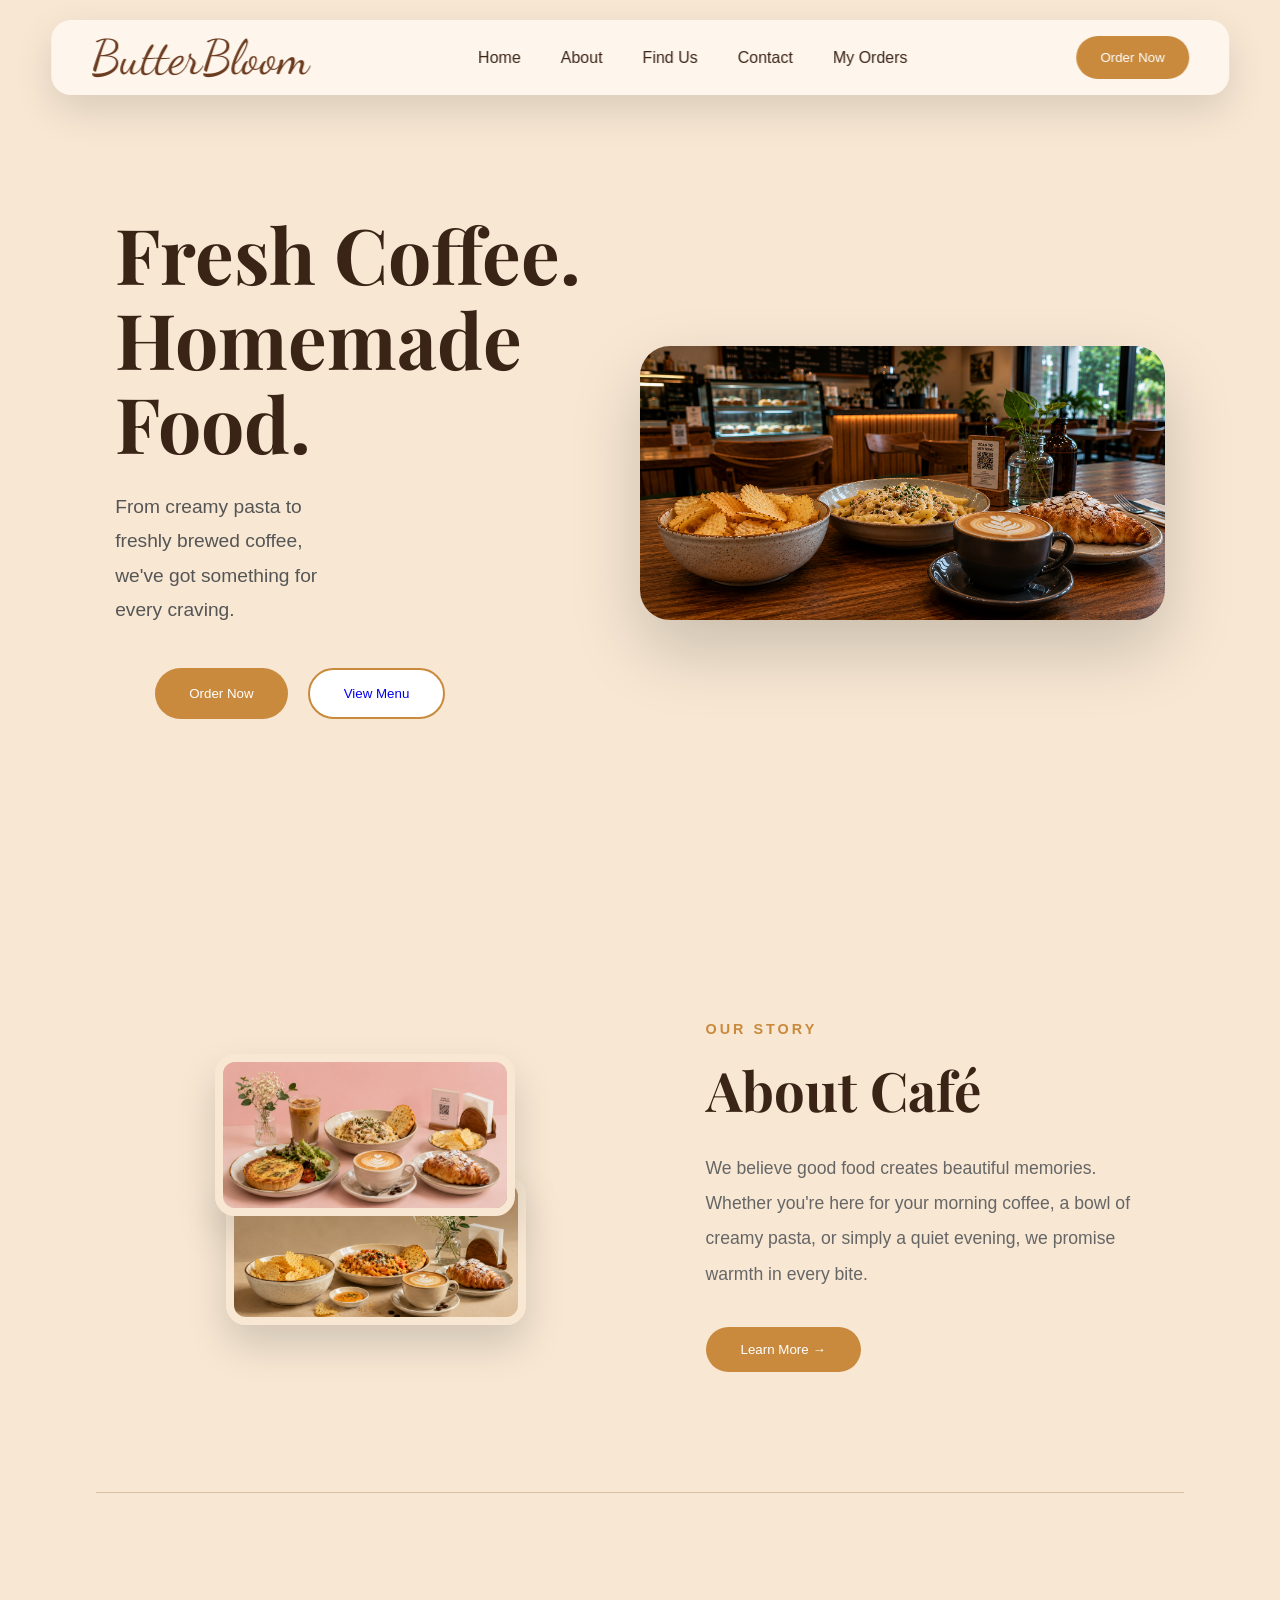
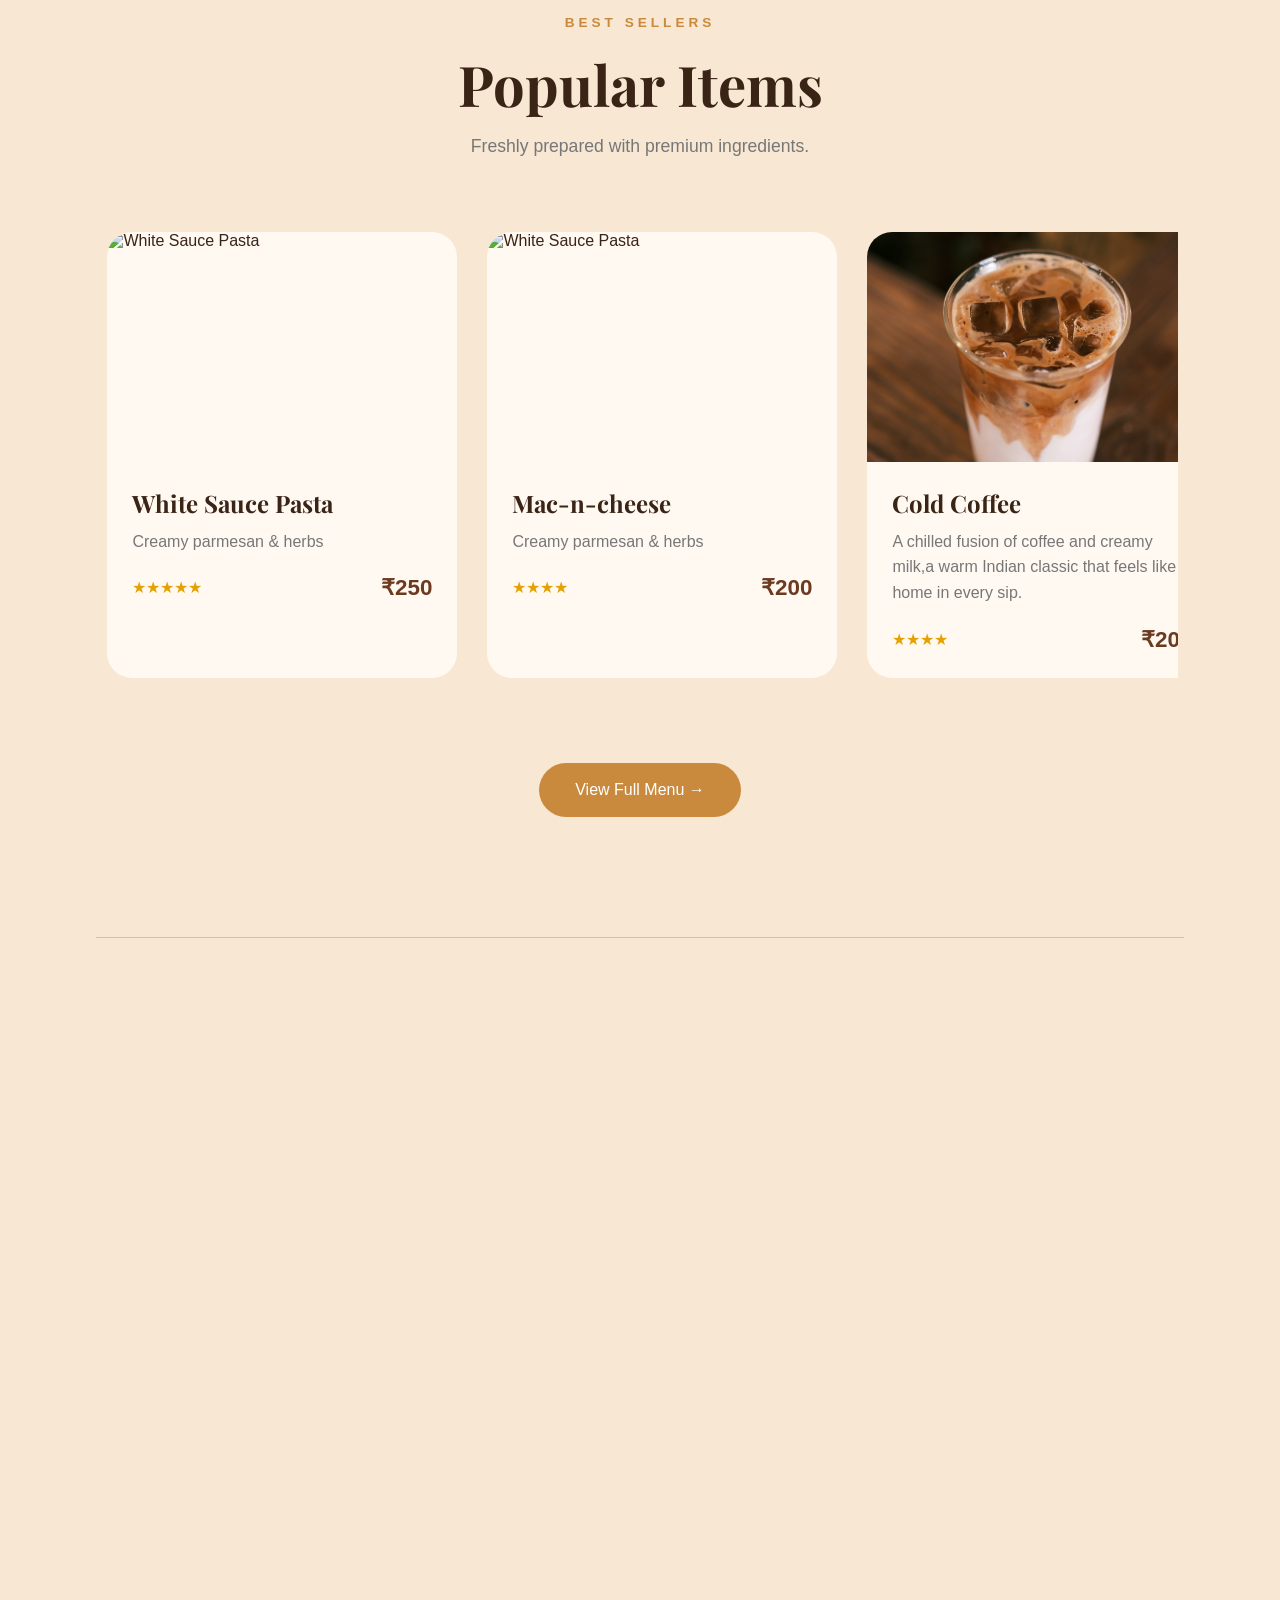
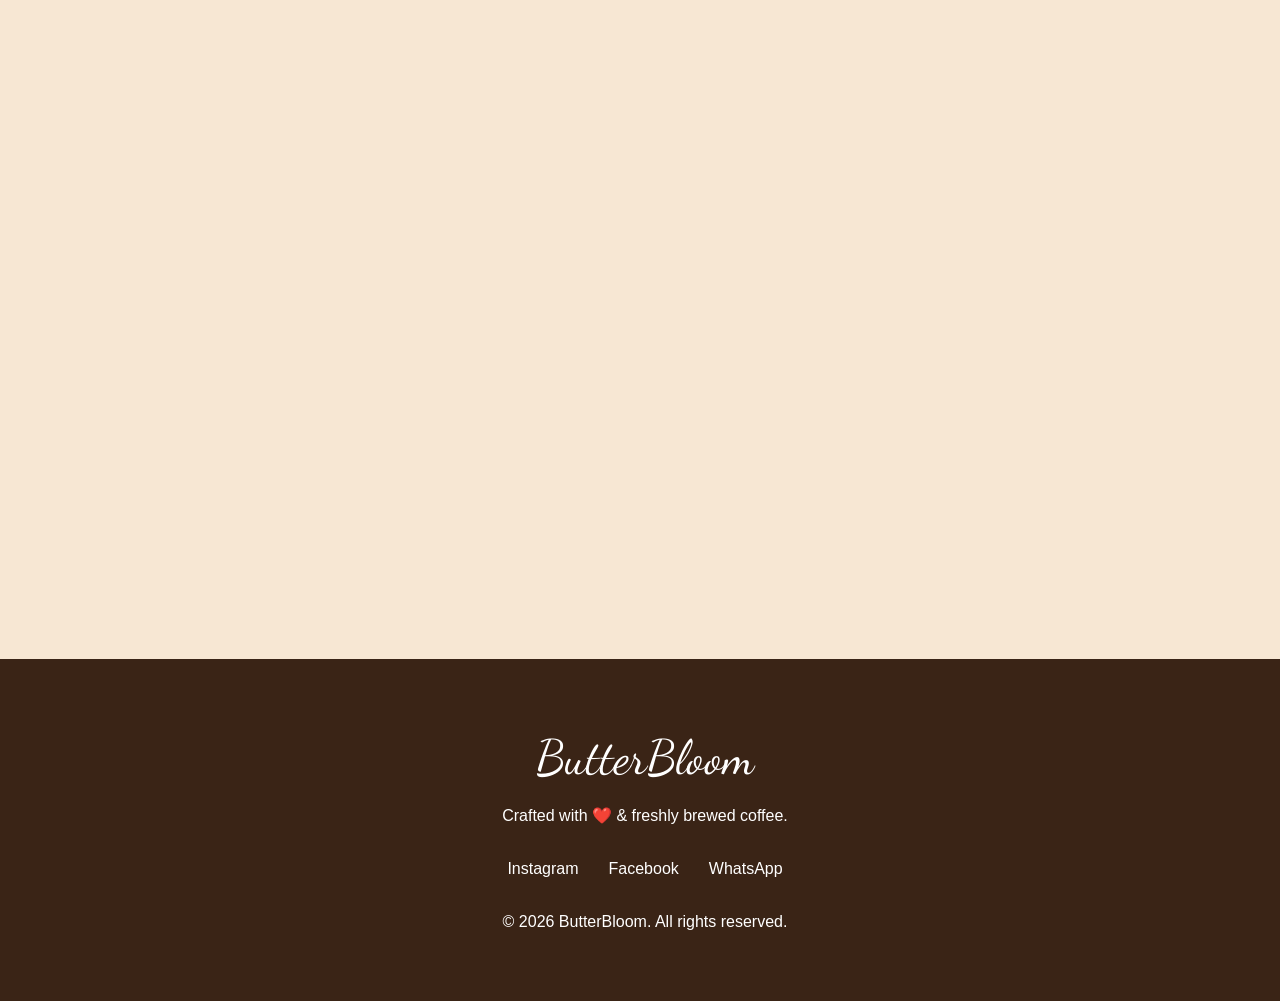
==== commit 09545b7a: "Merge pull request #20 from anuragpasayat/anurag i don't even remember the things i added and fixed" ====
--- a/zairza-project/index.html
+++ b/zairza-project/index.html
@@ -8,6 +8,20 @@
 <link rel="preconnect" href="https://fonts.gstatic.com" crossorigin>
 <link href="https://fonts.googleapis.com/css2?family=Lora:wght@400;500;600;700&display=swap" rel="stylesheet">
     <link rel="stylesheet" href="style.css">
+    
+   <link rel="preconnect" href="https://fonts.googleapis.com">
+<link rel="preconnect" href="https://fonts.gstatic.com" crossorigin>
+<link href="https://fonts.googleapis.com/css2?family=Lora:wght@400;500;600;700&display=swap" rel="stylesheet">
+    <link rel="stylesheet" href="style.css">
+    <link rel="preconnect" href="https://fonts.googleapis.com">
+<link rel="preconnect" href="https://fonts.gstatic.com" crossorigin>
+<link href="https://fonts.googleapis.com/css2?family=Playfair+Display:ital,wght@0,400..900;1,400..900&display=swap" rel="stylesheet">
+<link rel="preconnect" href="https://fonts.googleapis.com">
+<link rel="preconnect" href="https://fonts.gstatic.com" crossorigin>
+<link href="https://fonts.googleapis.com/css2?family=Dancing+Script:wght@400..700&display=swap" rel="stylesheet">
+<link rel="preconnect" href="https://fonts.googleapis.com">
+<link rel="preconnect" href="https://fonts.gstatic.com" crossorigin>
+<link href="https://fonts.googleapis.com/css2?family=Poppins:ital,wght@0,100;0,200;0,300;0,400;0,500;0,600;0,700;0,800;0,900;1,100;1,200;1,300;1,400;1,500;1,600;1,700;1,800;1,900&display=swap" rel="stylesheet">
 </head>
 <body>
 
